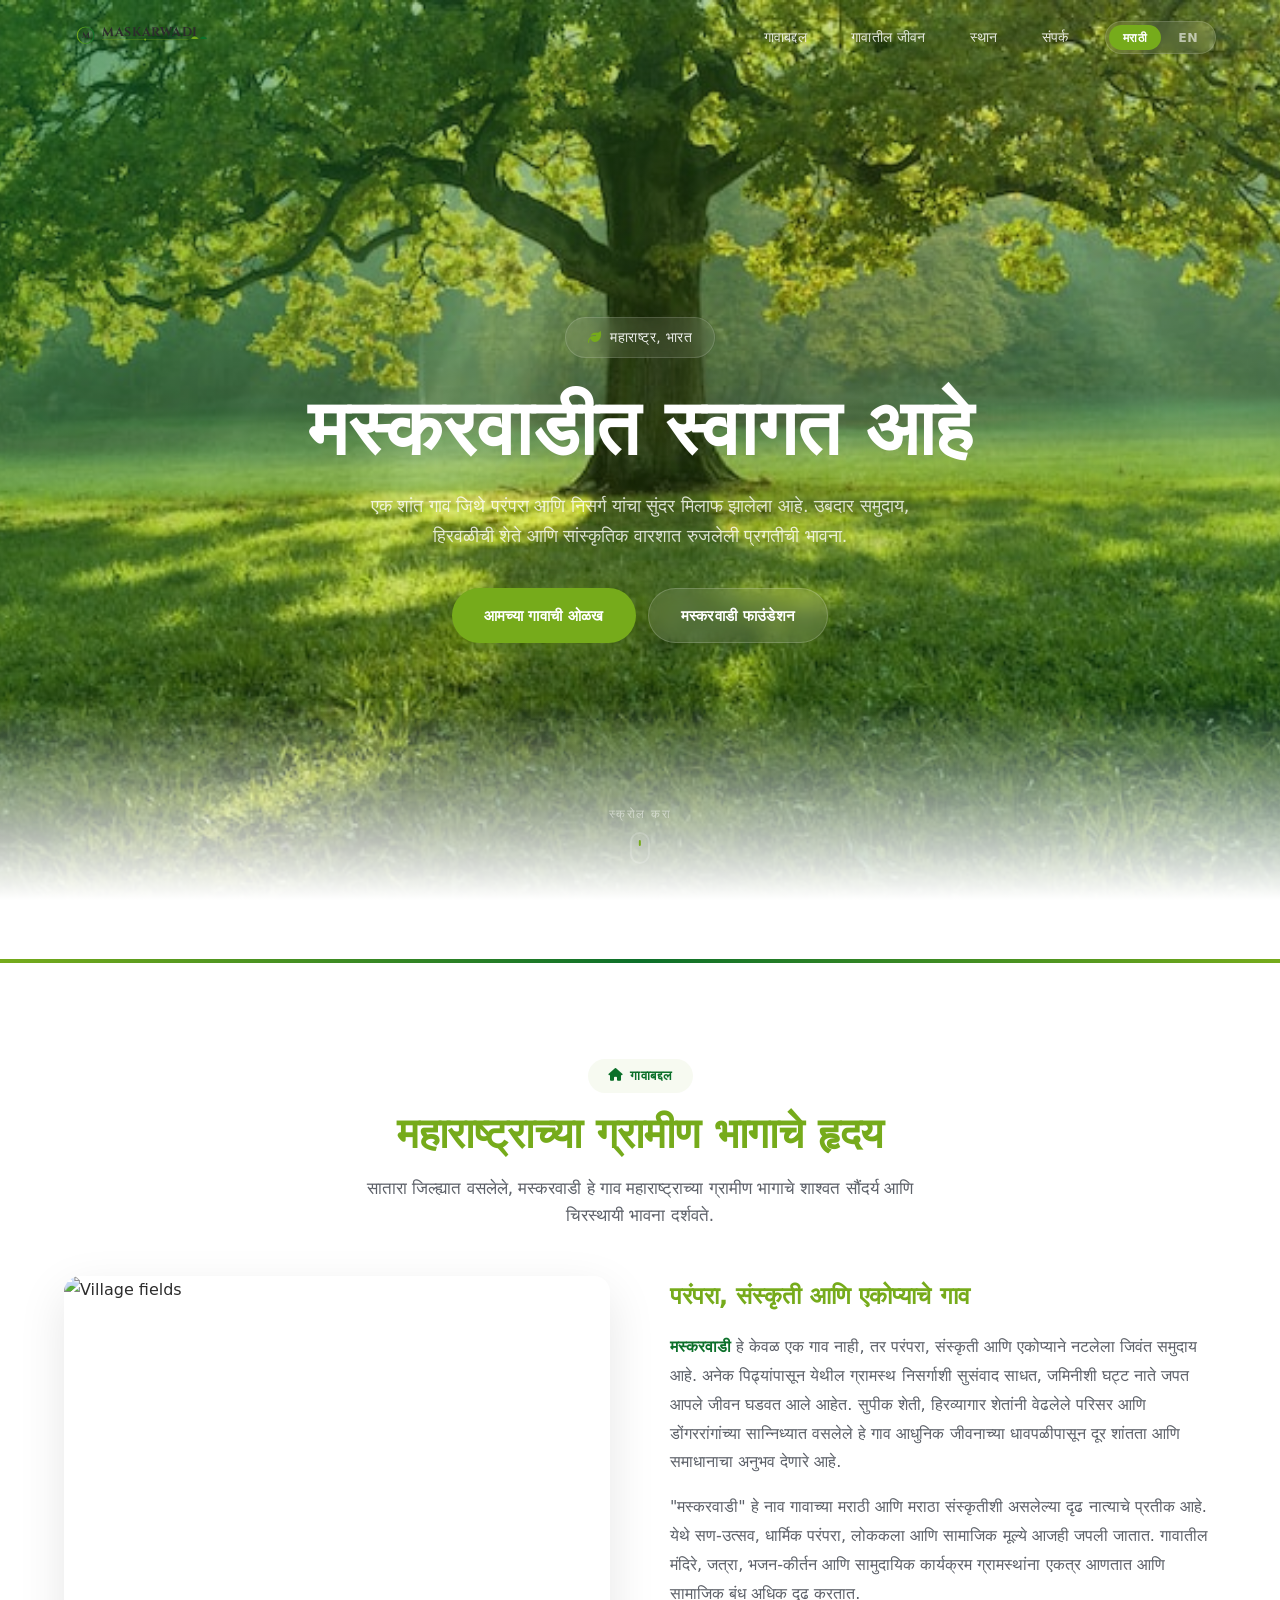
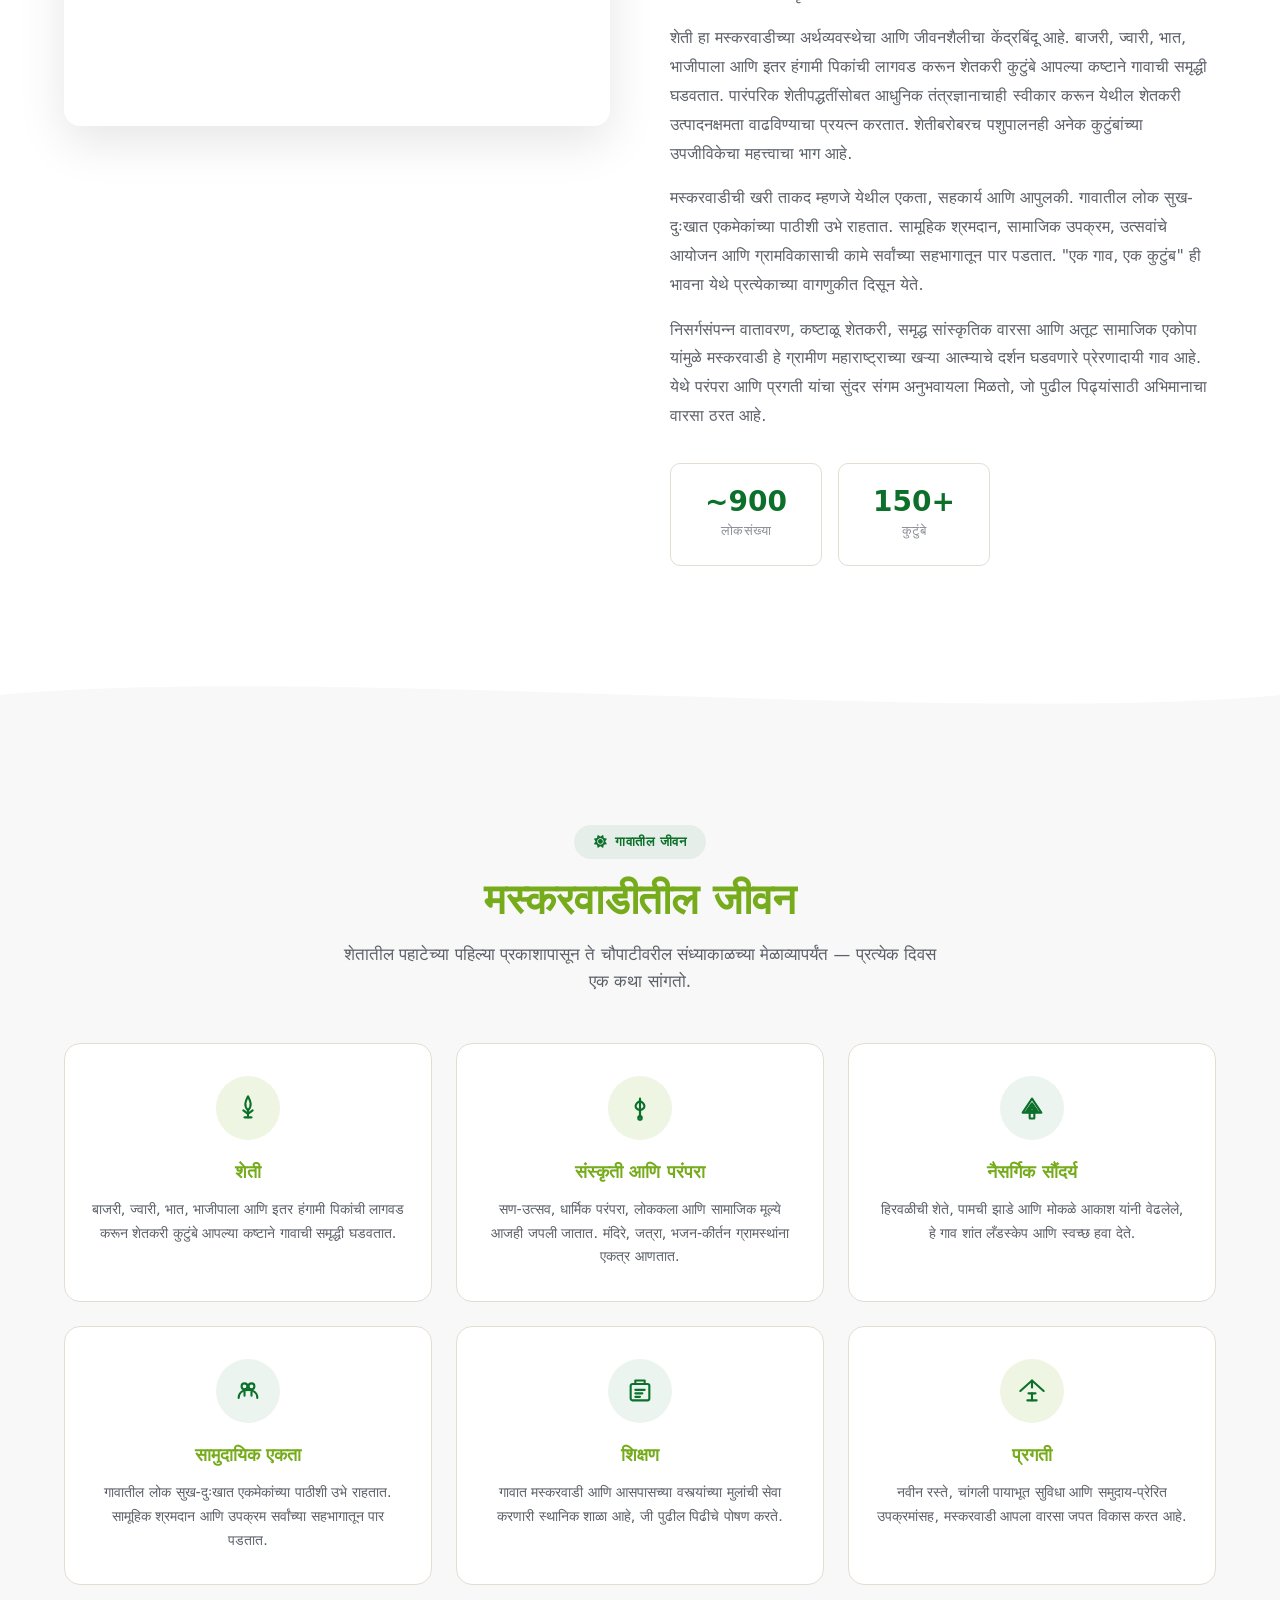
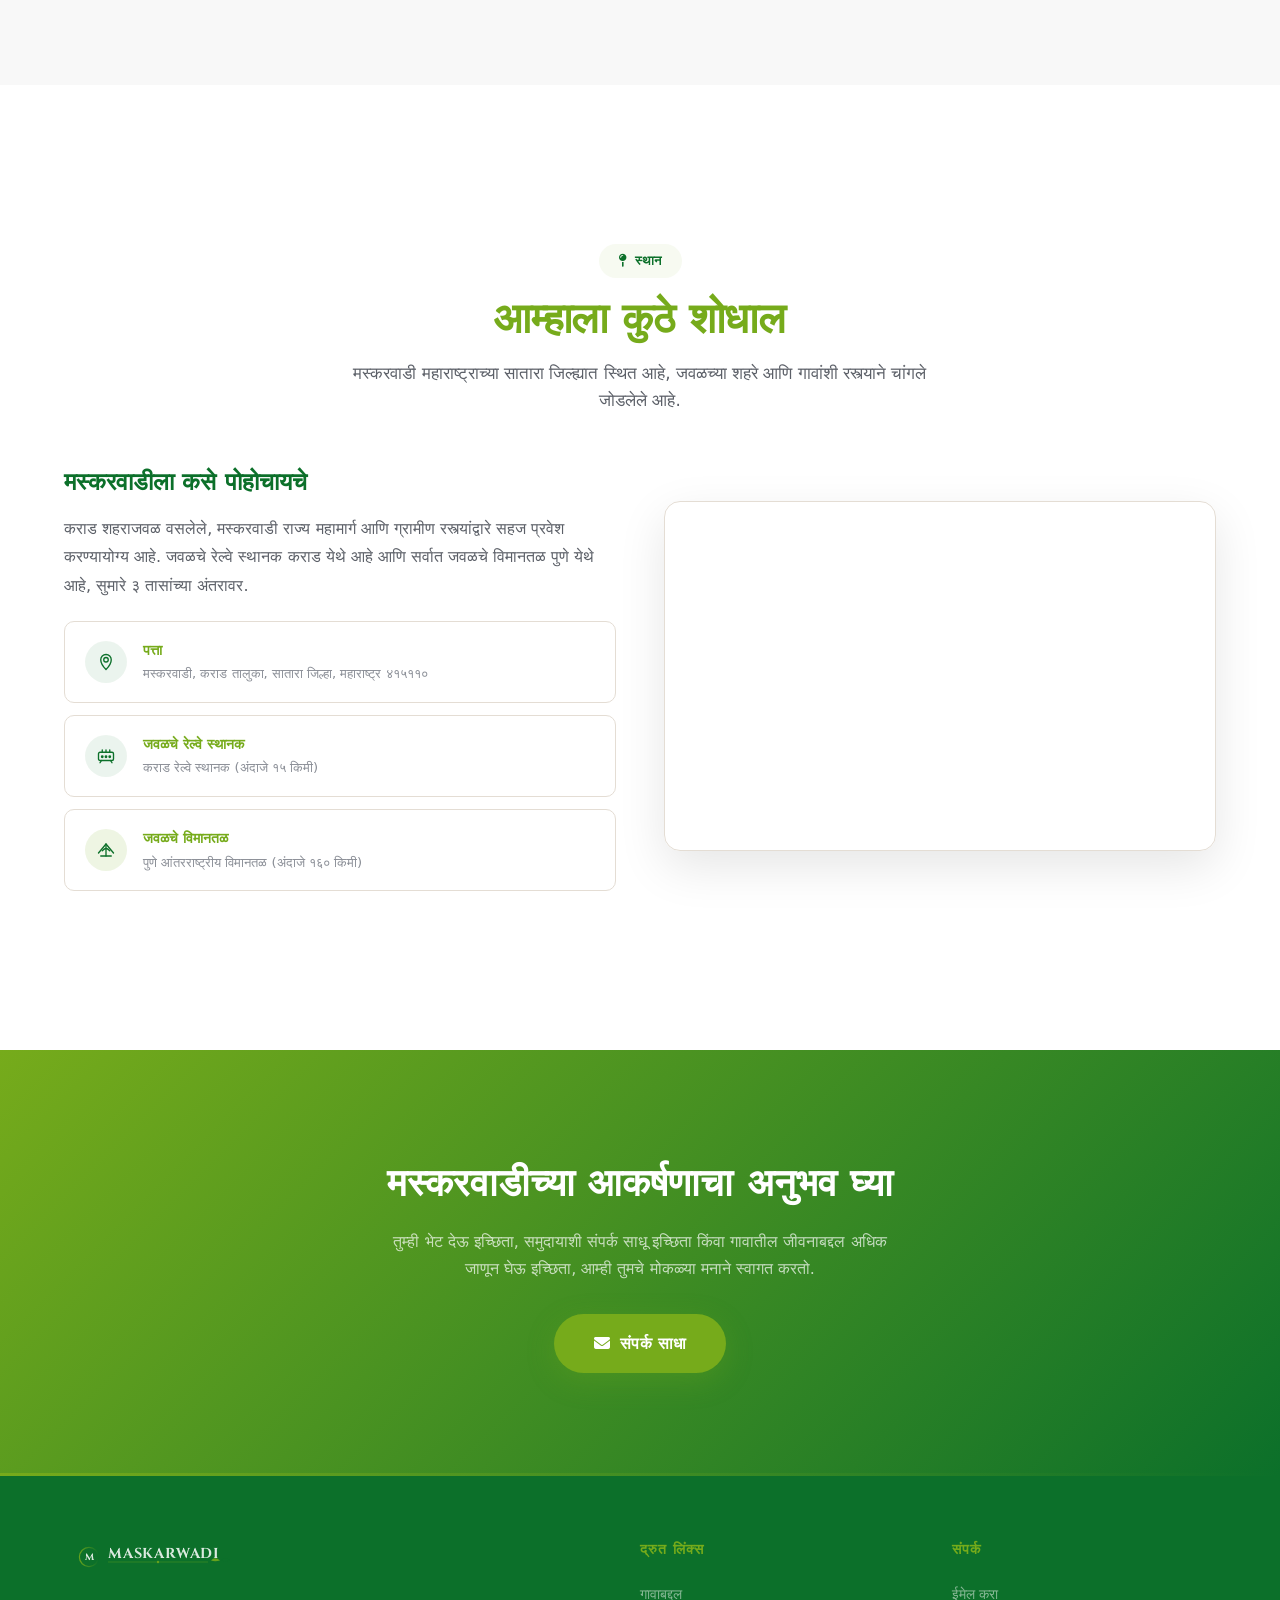
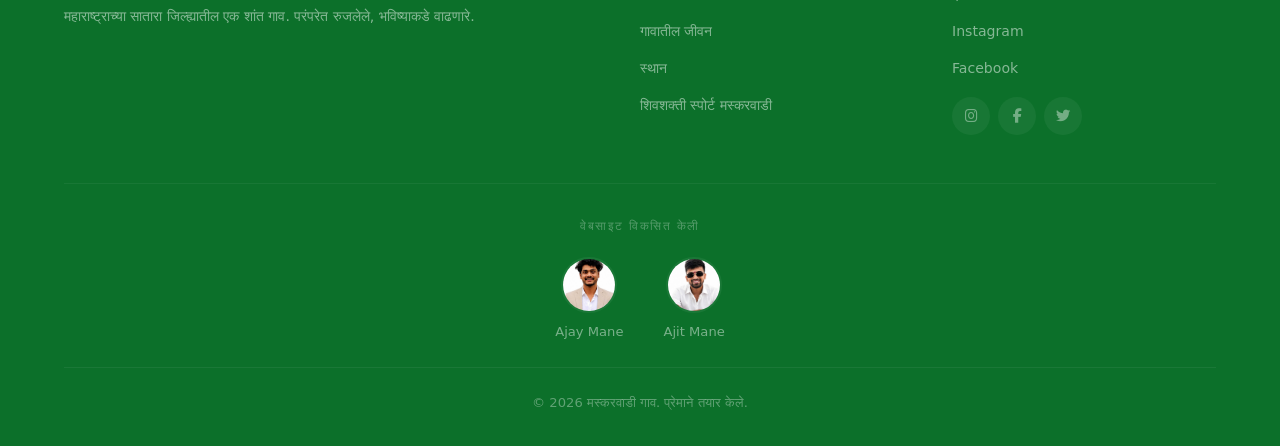
==== index.html @ b9d7ba6a "Add hero background video to home page with poster fallback" ====
<!DOCTYPE html>
<html lang="mr">
<head>
  <meta charset="UTF-8">
  <meta name="viewport" content="width=device-width, initial-scale=1.0">
  <meta name="description" content="मस्करवाडी — महाराष्ट्राच्या हृदयातील एक शांत गाव, संस्कृती, समुदाय आणि नैसर्गिक सौंदर्याने समृद्ध.">
  <title>मस्करवाडी | शांतता आणि प्रगतीचे गाव</title>
  <link rel="preconnect" href="https://fonts.googleapis.com">
  <link rel="preconnect" href="https://fonts.gstatic.com" crossorigin>
  <link href="https://fonts.googleapis.com/css2?family=Cinzel:wght@600;700&display=swap" rel="stylesheet">
  <link rel="stylesheet" href="village.css">
  <!-- Font Awesome -->
  <link rel="stylesheet" href="https://cdnjs.cloudflare.com/ajax/libs/font-awesome/6.5.0/css/all.min.css">
  <!-- Favicon -->
  <link rel="icon" type="image/svg+xml" href="favicon.svg">
  <!-- Open Graph -->
  <meta property="og:title" content="मस्करवाडी | शांतता आणि प्रगतीचे गाव">
  <meta property="og:description" content="मस्करवाडी — महाराष्ट्राच्या हृदयातील एक शांत गाव, संस्कृती, समुदाय आणि नैसर्गिक सौंदर्याने समृद्ध.">
  <meta property="og:type" content="website">
  <meta property="og:url" content="https://maskarwadi.com">
  <meta property="og:locale" content="mr_IN">
  <!-- Twitter Card -->
  <meta name="twitter:card" content="summary_large_image">
  <meta name="twitter:title" content="मस्करवाडी | शांतता आणि प्रगतीचे गाव">
  <meta name="twitter:description" content="मस्करवाडी — महाराष्ट्राच्या हृदयातील एक शांत गाव, संस्कृती, समुदाय आणि नैसर्गिक सौंदर्याने समृद्ध.">
  <!-- Structured Data (JSON-LD) -->
  <script type="application/ld+json">
  {
    "@context": "https://schema.org",
    "@type": "Place",
    "name": "मस्करवाडी",
    "alternateName": "Maskarwadi",
    "description": "A peaceful village in the Satara district of Maharashtra, India. Rooted in tradition, growing toward the future.",
    "address": {
      "@type": "PostalAddress",
      "addressLocality": "Maskarwadi",
      "addressRegion": "Maharashtra",
      "addressCountry": "IN",
      "postalCode": "415110"
    },
    "url": "https://maskarwadi.com"
  }
  </script>
</head>
<body>

  <!-- ===== PAGE LOADER ===== -->
  <div class="page-loader" id="pageLoader">
    <div class="loader-content">
      <svg xmlns="http://www.w3.org/2000/svg" width="420" height="140" viewBox="0 0 420 140">
        <defs>
          <linearGradient id="brand" x1="0%" y1="0%" x2="100%" y2="100%">
            <stop offset="0%" stop-color="#76ab1b"/>
            <stop offset="100%" stop-color="#0c702a"/>
          </linearGradient>
        </defs>
        <g transform="translate(50,30)">
          <path d="M0 70 L0 0 L30 35 L60 0 L60 70"
                fill="none"
                stroke="url(#brand)"
                stroke-width="8"
                stroke-linecap="round"
                stroke-linejoin="round">
            <animate attributeName="stroke-dasharray"
                     values="0,250;250,0"
                     dur="1.8s"
                     repeatCount="indefinite"/>
          </path>
        </g>
        <text x="140" y="65"
              font-family="Poppins, Arial, sans-serif"
              font-size="34" font-weight="700"
              fill="#0c702a" letter-spacing="2">
          MASKARWADI
        </text>
        <text x="140" y="92"
              font-family="Poppins, Arial, sans-serif"
              font-size="13"
              fill="#76ab1b" letter-spacing="5">
          HERITAGE • COMMUNITY • PROGRESS
        </text>
        <rect x="140" y="108" width="180" height="4" rx="2" fill="#e8efe1"/>
        <rect x="140" y="108" width="60" height="4" rx="2" fill="url(#brand)">
          <animate attributeName="x" values="140;260;140" dur="1.5s" repeatCount="indefinite"/>
        </rect>
      </svg>
    </div>
  </div>

  <!-- Scroll Progress -->
  <div class="scroll-progress" id="scrollProgress"></div>

  <!-- ===== HEADER ===== -->
  <header class="header" id="header">
    <div class="container">
      <a href="#" class="logo">
        <svg class="logo-svg" viewBox="0 0 900 220" xmlns="http://www.w3.org/2000/svg">
          <defs>
            <linearGradient id="hdrGrad" x1="0%" y1="0%" x2="100%" y2="0%">
              <stop offset="0%" stop-color="#76AB1B"/>
              <stop offset="100%" stop-color="#0C702A"/>
            </linearGradient>
          </defs>
          <g transform="translate(70,45)">
            <circle cx="55" cy="55" r="48" fill="none" stroke="url(#hdrGrad)" stroke-width="6"/>
            <text x="55" y="72" text-anchor="middle" font-family="Cinzel,Georgia,serif" font-size="48" font-weight="700" fill="currentColor">M</text>
          </g>
          <text x="220" y="105" font-family="Cinzel,Georgia,serif" font-size="72" font-weight="700" letter-spacing="4" fill="currentColor">MASKARWADI</text>
          <line x1="220" y1="125" x2="720" y2="125" stroke="#76AB1B" stroke-width="2"/>
          <circle cx="470" cy="125" r="6" fill="#76AB1B"/>
          <path d="M735 118 Q755 95 780 118 Q755 125 735 118Z" fill="#76AB1B"/>
          <path d="M785 118 Q805 95 830 118 Q805 125 785 118Z" fill="#0C702A"/>
        </svg>
      </a>
      <div class="nav-group">
        <nav>
          <ul class="nav-links" id="navLinks">
            <li><a href="#about" data-i18n="nav_about" onclick="closeNav()">गावाबद्दल</a></li>
            <li><a href="#life" data-i18n="nav_life" onclick="closeNav()">गावातील जीवन</a></li>
            <li><a href="#location" data-i18n="nav_location" onclick="closeNav()">स्थान</a></li>
            <li><a href="#contact" data-i18n="nav_contact" onclick="closeNav()">संपर्क</a></li>
          </ul>
        </nav>
        <div class="lang-toggle" role="radiogroup" aria-label="Language selection">
          <button class="lang-btn active" data-lang="mr" onclick="setLanguage('mr')" aria-pressed="true">मराठी</button>
          <button class="lang-btn" data-lang="en" onclick="setLanguage('en')" aria-pressed="false">EN</button>
        </div>
        <button class="nav-toggle" id="navToggle" aria-label="Toggle navigation">
          <span></span><span></span><span></span>
        </button>
      </div>
    </div>
  </header>

  <!-- ===== HERO ===== -->
  <section class="hero" id="home">
    <div class="hero-bg">
      <video autoplay muted loop playsinline
             poster="Images/hero-bg.jpg"
             aria-label="Village landscape video">
        <source src="videos/hero-banner.webm" type="video/webm">
      </video>
    </div>
    <div class="hero-overlay"></div>
    <div class="hero-content">
      <div class="hero-badge reveal visible"><i class="fas fa-leaf"></i> <span data-i18n="hero_badge">महाराष्ट्र, भारत</span></div>
      <h1 class="reveal visible delay-1">
        <span data-i18n="hero_welcome">मस्करवाडीत स्वागत आहे</span>
      </h1>
      <p class="reveal visible delay-2" data-i18n="hero_subtitle">
        एक शांत गाव जिथे परंपरा आणि निसर्ग यांचा सुंदर मिलाफ झालेला आहे. उबदार समुदाय, हिरवळीची शेते आणि सांस्कृतिक वारशात रुजलेली प्रगतीची भावना.
      </p>
      <div class="hero-buttons reveal visible delay-3">
        <a href="#about" class="btn btn-primary" data-i18n="hero_btn1">आमच्या गावाची ओळख</a>
        <a href="https://foundation.maskarwadi.com/" class="btn btn-secondary" data-i18n="hero_btn2">मस्करवाडी फाउंडेशन</a>
      </div>
    </div>

    <div class="hero-scroll">
      <span data-i18n="hero_scroll">स्क्रोल करा</span>
      <div class="mouse"></div>
    </div>
  </section>

  <!-- ===== Divider: Hero → About ===== -->
  <div class="section-divider">
    <svg viewBox="0 0 1440 80" preserveAspectRatio="none" xmlns="http://www.w3.org/2000/svg">
      <path d="M0,40 C360,80 1080,0 1440,40 L1440,80 L0,80 Z" fill="#FFFFFF"/>
    </svg>
  </div>

  <!-- ===== ABOUT ===== -->
  <section class="about-section" id="about">
    <div class="container">
      <div class="text-center reveal">
        <span class="section-tag section-tag--green"><i class="fas fa-home"></i> <span data-i18n="about_tag">गावाबद्दल</span></span>
        <h2 class="section-title" data-i18n="about_title">महाराष्ट्राच्या ग्रामीण भागाचे हृदय</h2>
        <p class="section-subtitle" data-i18n="about_subtitle">
          सातारा जिल्ह्यात वसलेले, मस्करवाडी हे गाव महाराष्ट्राच्या ग्रामीण भागाचे शाश्वत सौंदर्य आणि चिरस्थायी भावना दर्शवते.
        </p>
      </div>

      <div class="about-grid">
        <div class="about-image-wrap reveal-left">
          <img src="https://images.unsplash.com/photo-1500382017468-9049fed747ef?ixlib=rb-4.0.3&auto=format&fit=crop&w=800&q=80"
               alt="Village fields" loading="lazy">
        </div>
        <div class="about-text reveal-right">
          <h3 data-i18n="about_heading">परंपरा, संस्कृती आणि एकोप्याचे गाव</h3>
          <p>
            <span class="highlight" data-i18n="about_highlight">मस्करवाडी</span><span data-i18n="about_p1"> हे केवळ एक गाव नाही, तर परंपरा, संस्कृती आणि एकोप्याने नटलेला जिवंत समुदाय आहे. अनेक पिढ्यांपासून येथील ग्रामस्थ निसर्गाशी सुसंवाद साधत, जमिनीशी घट्ट नाते जपत आपले जीवन घडवत आले आहेत. सुपीक शेती, हिरव्यागार शेतांनी वेढलेले परिसर आणि डोंगररांगांच्या सान्निध्यात वसलेले हे गाव आधुनिक जीवनाच्या धावपळीपासून दूर शांतता आणि समाधानाचा अनुभव देणारे आहे.</span>
          </p>
          <p data-i18n="about_p2">
            "मस्करवाडी" हे नाव गावाच्या मराठी आणि मराठा संस्कृतीशी असलेल्या दृढ नात्याचे प्रतीक आहे. येथे सण-उत्सव, धार्मिक परंपरा, लोककला आणि सामाजिक मूल्ये आजही जपली जातात. गावातील मंदिरे, जत्रा, भजन-कीर्तन आणि सामुदायिक कार्यक्रम ग्रामस्थांना एकत्र आणतात आणि सामाजिक बंध अधिक दृढ करतात.
          </p>
          <p data-i18n="about_p3">
            शेती हा मस्करवाडीच्या अर्थव्यवस्थेचा आणि जीवनशैलीचा केंद्रबिंदू आहे. बाजरी, ज्वारी, भात, भाजीपाला आणि इतर हंगामी पिकांची लागवड करून शेतकरी कुटुंबे आपल्या कष्टाने गावाची समृद्धी घडवतात. पारंपरिक शेतीपद्धतींसोबत आधुनिक तंत्रज्ञानाचाही स्वीकार करून येथील शेतकरी उत्पादनक्षमता वाढविण्याचा प्रयत्न करतात. शेतीबरोबरच पशुपालनही अनेक कुटुंबांच्या उपजीविकेचा महत्त्वाचा भाग आहे.
          </p>
          <p data-i18n="about_p4">
            मस्करवाडीची खरी ताकद म्हणजे येथील एकता, सहकार्य आणि आपुलकी. गावातील लोक सुख-दुःखात एकमेकांच्या पाठीशी उभे राहतात. सामूहिक श्रमदान, सामाजिक उपक्रम, उत्सवांचे आयोजन आणि ग्रामविकासाची कामे सर्वांच्या सहभागातून पार पडतात. "एक गाव, एक कुटुंब" ही भावना येथे प्रत्येकाच्या वागणुकीत दिसून येते.
          </p>
          <p data-i18n="about_p5">
            निसर्गसंपन्न वातावरण, कष्टाळू शेतकरी, समृद्ध सांस्कृतिक वारसा आणि अतूट सामाजिक एकोपा यांमुळे मस्करवाडी हे ग्रामीण महाराष्ट्राच्या खऱ्या आत्म्याचे दर्शन घडवणारे प्रेरणादायी गाव आहे. येथे परंपरा आणि प्रगती यांचा सुंदर संगम अनुभवायला मिळतो, जो पुढील पिढ्यांसाठी अभिमानाचा वारसा ठरत आहे.
          </p>
          <div class="about-stats">
            <div class="about-stat">
              <div class="num" data-i18n-num="about_num1">~९००</div>
              <div class="label" data-i18n="about_stat1">लोकसंख्या</div>
            </div>
            <div class="about-stat">
              <div class="num" data-i18n-num="about_num2">१५०+</div>
              <div class="label" data-i18n="about_stat2">कुटुंबे</div>
            </div>
          </div>
        </div>
      </div>
    </div>
  </section>

  <!-- ===== Divider: About → Features ===== -->
  <div class="section-divider">
    <svg viewBox="0 0 1440 80" preserveAspectRatio="none" xmlns="http://www.w3.org/2000/svg">
      <path d="M0,40 C360,0 1080,80 1440,40 L1440,80 L0,80 Z" fill="#F8F8F8"/>
    </svg>
  </div>

  <!-- ===== VILLAGE LIFE / FEATURES ===== -->
  <section class="features-section" id="life">
    <div class="container">
      <div class="text-center reveal">
        <span class="section-tag section-tag--forest"><i class="fas fa-sun"></i> <span data-i18n="life_tag">गावातील जीवन</span></span>
        <h2 class="section-title" data-i18n="life_title">मस्करवाडीतील जीवन</h2>
        <p class="section-subtitle" data-i18n="life_subtitle">
          शेतातील पहाटेच्या पहिल्या प्रकाशापासून ते चौपाटीवरील संध्याकाळच्या मेळाव्यापर्यंत — प्रत्येक दिवस एक कथा सांगतो.
        </p>
      </div>

      <div class="features-grid">
        <div class="feature-card reveal delay-1">
          <div class="feature-icon">
            <svg class="svg-icon" viewBox="0 0 24 24" xmlns="http://www.w3.org/2000/svg">
              <path d="M12 2 C10 6 8 10 12 14 C16 10 14 6 12 2Z"/>
              <line x1="12" y1="14" x2="12" y2="20"/>
              <line x1="9" y1="20" x2="15" y2="20"/>
              <line x1="12" y1="17" x2="8" y2="14"/>
              <line x1="12" y1="17" x2="16" y2="14"/>
            </svg>
          </div>
          <h3 data-i18n="feat1_title">शेती</h3>
          <p data-i18n="feat1_desc">बाजरी, ज्वारी, भात, भाजीपाला आणि इतर हंगामी पिकांची लागवड करून शेतकरी कुटुंबे आपल्या कष्टाने गावाची समृद्धी घडवतात.</p>
        </div>
        <div class="feature-card reveal delay-2">
          <div class="feature-icon">
            <svg class="svg-icon" viewBox="0 0 24 24" xmlns="http://www.w3.org/2000/svg">
              <path d="M12 4 L12 20"/>
              <path d="M12 6 C8 8 6 12 12 14 C18 12 16 8 12 6Z"/>
              <line x1="12" y1="14" x2="12" y2="20"/>
              <circle cx="12" cy="20.5" r="1.5"/>
            </svg>
          </div>
          <h3 data-i18n="feat2_title">संस्कृती आणि परंपरा</h3>
          <p data-i18n="feat2_desc">सण-उत्सव, धार्मिक परंपरा, लोककला आणि सामाजिक मूल्ये आजही जपली जातात. मंदिरे, जत्रा, भजन-कीर्तन ग्रामस्थांना एकत्र आणतात.</p>
        </div>
        <div class="feature-card reveal delay-3">
          <div class="feature-icon">
            <svg class="svg-icon" viewBox="0 0 24 24" xmlns="http://www.w3.org/2000/svg">
              <path d="M12 4 L4 16 L20 16 Z"/>
              <path d="M12 8 L7 15 L17 15 Z"/>
              <path d="M12 11 L9 14 L15 14 Z"/>
              <rect x="10" y="16" width="4" height="5" rx="0.5"/>
            </svg>
          </div>
          <h3 data-i18n="feat3_title">नैसर्गिक सौंदर्य</h3>
          <p data-i18n="feat3_desc">हिरवळीची शेते, पामची झाडे आणि मोकळे आकाश यांनी वेढलेले, हे गाव शांत लँडस्केप आणि स्वच्छ हवा देते.</p>
        </div>
        <div class="feature-card reveal delay-1">
          <div class="feature-icon">
            <svg class="svg-icon" viewBox="0 0 24 24" xmlns="http://www.w3.org/2000/svg">
              <circle cx="9" cy="8" r="2.5"/>
              <circle cx="15" cy="8" r="2.5"/>
              <path d="M4 18 C4 13 8 11 12 11 C16 11 20 13 20 18"/>
              <line x1="9" y1="13" x2="9" y2="16"/>
              <line x1="15" y1="13" x2="15" y2="16"/>
            </svg>
          </div>
          <h3 data-i18n="feat4_title">सामुदायिक एकता</h3>
          <p data-i18n="feat4_desc">गावातील लोक सुख-दुःखात एकमेकांच्या पाठीशी उभे राहतात. सामूहिक श्रमदान आणि उपक्रम सर्वांच्या सहभागातून पार पडतात.</p>
        </div>
        <div class="feature-card reveal delay-2">
          <div class="feature-icon">
            <svg class="svg-icon" viewBox="0 0 24 24" xmlns="http://www.w3.org/2000/svg">
              <rect x="4" y="6" width="16" height="14" rx="1.5"/>
              <line x1="8" y1="11" x2="16" y2="11"/>
              <line x1="8" y1="14" x2="14" y2="14"/>
              <line x1="8" y1="17" x2="12" y2="17"/>
              <path d="M8 6 L8 3 L16 3 L16 6"/>
            </svg>
          </div>
          <h3 data-i18n="feat5_title">शिक्षण</h3>
          <p data-i18n="feat5_desc">गावात मस्करवाडी आणि आसपासच्या वस्त्यांच्या मुलांची सेवा करणारी स्थानिक शाळा आहे, जी पुढील पिढीचे पोषण करते.</p>
        </div>
        <div class="feature-card reveal delay-3">
          <div class="feature-icon">
            <svg class="svg-icon" viewBox="0 0 24 24" xmlns="http://www.w3.org/2000/svg">
              <path d="M2 12 L12 3 L22 12"/>
              <path d="M12 3 L12 9"/>
              <line x1="8" y1="20" x2="16" y2="20"/>
              <line x1="12" y1="20" x2="12" y2="14"/>
              <line x1="9" y1="14" x2="15" y2="14"/>
            </svg>
          </div>
          <h3 data-i18n="feat6_title">प्रगती</h3>
          <p data-i18n="feat6_desc">नवीन रस्ते, चांगली पायाभूत सुविधा आणि समुदाय-प्रेरित उपक्रमांसह, मस्करवाडी आपला वारसा जपत विकास करत आहे.</p>
        </div>
      </div>
    </div>
  </section>

  <!-- ===== Divider: Features → Location ===== -->
  <div class="section-divider">
    <svg viewBox="0 0 1440 80" preserveAspectRatio="none" xmlns="http://www.w3.org/2000/svg">
      <path d="M0,40 C360,80 1080,0 1440,40 L1440,80 L0,80 Z" fill="#FFFFFF"/>
    </svg>
  </div>

  <!-- ===== LOCATION ===== -->
  <section class="location-section" id="location">
    <div class="container">
      <div class="text-center reveal">
        <span class="section-tag section-tag--green"><i class="fas fa-map-pin"></i> <span data-i18n="loc_tag">स्थान</span></span>
        <h2 class="section-title" data-i18n="loc_title">आम्हाला कुठे शोधाल</h2>
        <p class="section-subtitle" data-i18n="loc_subtitle">
          मस्करवाडी महाराष्ट्राच्या सातारा जिल्ह्यात स्थित आहे, जवळच्या शहरे आणि गावांशी रस्त्याने चांगले जोडलेले आहे.
        </p>
      </div>

      <div class="location-grid">
        <div class="location-info reveal-left">
          <h3 data-i18n="loc_heading">मस्करवाडीला कसे पोहोचायचे</h3>
          <p data-i18n="loc_p">
            कराड शहराजवळ वसलेले, मस्करवाडी राज्य महामार्ग आणि ग्रामीण रस्त्यांद्वारे सहज प्रवेश करण्यायोग्य आहे. जवळचे रेल्वे स्थानक कराड येथे आहे आणि सर्वात जवळचे विमानतळ पुणे येथे आहे, सुमारे ३ तासांच्या अंतरावर.
          </p>
          <div class="location-details">
            <div class="location-detail">
              <div class="icon">
                <svg class="svg-icon" viewBox="0 0 24 24" xmlns="http://www.w3.org/2000/svg">
                  <path d="M12 2 C8 2 5 5 5 9 C5 15 12 22 12 22 C12 22 19 15 19 9 C19 5 16 2 12 2Z"/>
                  <circle cx="12" cy="9" r="3"/>
                </svg>
              </div>
              <div class="info">
                <h4 data-i18n="loc_addr_label">पत्ता</h4>
                <p data-i18n="loc_addr_val">मस्करवाडी, कराड तालुका, सातारा जिल्हा, महाराष्ट्र ४१५११०</p>
              </div>
            </div>
            <div class="location-detail">
              <div class="icon">
                <svg class="svg-icon" viewBox="0 0 24 24" xmlns="http://www.w3.org/2000/svg">
                  <rect x="2" y="7" width="20" height="11" rx="2"/>
                  <line x1="6" y1="18" x2="4" y2="21"/>
                  <line x1="18" y1="18" x2="20" y2="21"/>
                  <circle cx="7" cy="13" r="1"/>
                  <circle cx="12" cy="13" r="1"/>
                  <circle cx="17" cy="13" r="1"/>
                  <line x1="7" y1="7" x2="7" y2="4"/>
                  <line x1="12" y1="7" x2="12" y2="4"/>
                  <line x1="17" y1="7" x2="17" y2="4"/>
                </svg>
              </div>
              <div class="info">
                <h4 data-i18n="loc_rail_label">जवळचे रेल्वे स्थानक</h4>
                <p data-i18n="loc_rail_val">कराड रेल्वे स्थानक (अंदाजे १५ किमी)</p>
              </div>
            </div>
            <div class="location-detail">
              <div class="icon">
                <svg class="svg-icon" viewBox="0 0 24 24" xmlns="http://www.w3.org/2000/svg">
                  <path d="M2 16 L12 4 L22 16"/>
                  <line x1="12" y1="4" x2="12" y2="20"/>
                  <line x1="5" y1="20" x2="19" y2="20"/>
                  <path d="M7 13 C7 13 10 10 12 10 C14 10 17 13 17 13"/>
                </svg>
              </div>
              <div class="info">
                <h4 data-i18n="loc_air_label">जवळचे विमानतळ</h4>
                <p data-i18n="loc_air_val">पुणे आंतरराष्ट्रीय विमानतळ (अंदाजे १६० किमी)</p>
              </div>
            </div>
          </div>
        </div>
        <div class="location-map reveal-right">
          <iframe
            title="Maskarwadi location map"
            src="https://www.openstreetmap.org/export/embed.html?bbox=74.1650%2C17.2000%2C74.2250%2C17.2500&amp;layer=mapnik&amp;marker=17.2250%2C74.1950"
            loading="lazy"
            referrerpolicy="no-referrer-when-downgrade">
          </iframe>
        </div>
      </div>
    </div>
  </section>

  <!-- ===== Divider: Location → CTA ===== -->
  <div class="section-divider section-divider--top">
    <svg viewBox="0 0 1440 80" preserveAspectRatio="none" xmlns="http://www.w3.org/2000/svg">
      <path d="M0,40 C360,80 1080,0 1440,40 L1440,80 L0,80 Z" fill="#FFFFFF"/>
    </svg>
  </div>

  <!-- ===== CTA ===== -->
  <section class="cta-section" id="contact">
    <div class="container">
      <div class="reveal-scale">
        <h2 data-i18n="cta_title">मस्करवाडीच्या आकर्षणाचा अनुभव घ्या</h2>
        <p data-i18n="cta_subtitle">
          तुम्ही भेट देऊ इच्छिता, समुदायाशी संपर्क साधू इच्छिता किंवा गावातील जीवनाबद्दल अधिक जाणून घेऊ इच्छिता, आम्ही तुमचे मोकळ्या मनाने स्वागत करतो.
        </p>
        <div class="hero-buttons" style="justify-content: center;">
          <a href="mailto:maskarwadifoundation@gmail.com" class="btn btn-secondary btn-lg">
            <i class="fas fa-envelope"></i> <span data-i18n="cta_btn">संपर्क साधा</span>
          </a>
        </div>
      </div>
    </div>
  </section>

  <!-- ===== FOOTER ===== -->
  <footer class="footer">
    <div class="container">
      <div class="footer-grid">
        <div class="footer-brand">
          <svg class="footer-logo-svg" viewBox="0 0 900 220" xmlns="http://www.w3.org/2000/svg">
            <defs>
              <linearGradient id="ftrGrad" x1="0%" y1="0%" x2="100%" y2="0%">
                <stop offset="0%" stop-color="#76AB1B"/>
                <stop offset="100%" stop-color="#0C702A"/>
              </linearGradient>
            </defs>
            <g transform="translate(70,45)">
              <circle cx="55" cy="55" r="48" fill="none" stroke="url(#ftrGrad)" stroke-width="6"/>
              <text x="55" y="72" text-anchor="middle" font-family="Cinzel,Georgia,serif" font-size="48" font-weight="700" fill="#fff">M</text>
            </g>
            <text x="220" y="105" font-family="Cinzel,Georgia,serif" font-size="72" font-weight="700" letter-spacing="4" fill="#fff">MASKARWADI</text>
            <line x1="220" y1="125" x2="720" y2="125" stroke="#76AB1B" stroke-width="2"/>
            <circle cx="470" cy="125" r="6" fill="#76AB1B"/>
            <path d="M735 118 Q755 95 780 118 Q755 125 735 118Z" fill="#76AB1B"/>
            <path d="M785 118 Q805 95 830 118 Q805 125 785 118Z" fill="#0C702A"/>
          </svg>
          <p data-i18n="footer_desc">
            महाराष्ट्राच्या सातारा जिल्ह्यातील एक शांत गाव. परंपरेत रुजलेले, भविष्याकडे वाढणारे.
          </p>
        </div>
        <div>
          <h4 data-i18n="footer_links">द्रुत लिंक्स</h4>
          <ul>
            <li><a href="#about" data-i18n="nav_about">गावाबद्दल</a></li>
            <li><a href="#life" data-i18n="nav_life">गावातील जीवन</a></li>
            <li><a href="#location" data-i18n="nav_location">स्थान</a></li>
            <li><a href="/shivshakti-sport" data-i18n="nav_sport">शिवशक्ती स्पोर्ट मस्करवाडी</a></li>
          </ul>
        </div>
        <div>
          <h4 data-i18n="footer_connect">संपर्क</h4>
          <ul>
            <li><a href="mailto:maskarwadifoundation@gmail.com" data-i18n="footer_email">ईमेल करा</a></li>
            <li><a href="#">Instagram</a></li>
            <li><a href="#">Facebook</a></li>
          </ul>
          <div class="footer-social">
            <a href="#" aria-label="Instagram"><i class="fab fa-instagram"></i></a>
            <a href="#" aria-label="Facebook"><i class="fab fa-facebook-f"></i></a>
            <a href="#" aria-label="Twitter"><i class="fab fa-twitter"></i></a>
          </div>
        </div>
      </div>

      <div class="footer-dev">
        <h4 data-i18n="footer_dev_heading">वेबसाइट विकसित केली</h4>
        <div class="footer-dev-grid">
          <div class="footer-dev-card">
            <img src="Images/ajay-mane.jpg" alt="Ajay Mane" class="footer-dev-img" loading="lazy">
            <span class="footer-dev-name">Ajay Mane</span>
          </div>
          <div class="footer-dev-card">
            <img src="Images/ajit-mane.jpg" alt="Ajit Mane" class="footer-dev-img" loading="lazy">
            <span class="footer-dev-name">Ajit Mane</span>
          </div>
        </div>
      </div>

      <div class="footer-bottom">
        <p>&copy; 2026 <span data-i18n="footer_copy">मस्करवाडी गाव. प्रेमाने तयार केले.</span></p>
      </div>
    </div>
  </footer>

  <script src="village.js"></script>

</body>
</html>
---- village.css ----
/* ============================================================
   MASKARWADI — Fresh Green & White
   Clean, professional, and vibrant.
   ============================================================ */

/* ===== RESET & BASE ===== */
*, *::before, *::after { box-sizing: border-box; margin: 0; padding: 0; }

:root {
  /* ---- Core Palette ---- */
  --green:         #76AB1B;
  --green-dim:     #0C702A;
  --green-pale:    rgba(118,171,27,0.06);
  --forest:        #0C702A;
  --forest-dim:    #095522;
  --forest-pale:   rgba(12,112,42,0.08);

  /* Buttons use the primary greens */
  --amber:         #76AB1B;
  --amber-dim:     #0C702A;
  --amber-pale:    rgba(118,171,27,0.12);

  /* ---- Backgrounds ---- */
  --bg:            #FFFFFF;
  --bg-alt:        #F8F8F8;
  --card-bg:       #FFFFFF;
  --white:         #FFFFFF;

  /* ---- Text ---- */
  --text:          #2C2C2C;
  --text-light:    #5C6068;
  --text-muted:    #8A8E96;

  /* ---- Borders & Surfaces ---- */
  --border:        #D4CCC2;
  --border-light:  #E4DDD4;
  --shadow-sm:     0 2px 8px rgba(0,0,0,0.04);
  --shadow:        0 8px 32px rgba(0,0,0,0.07);
  --shadow-lg:     0 16px 48px rgba(0,0,0,0.10);
  --shadow-btn:    0 8px 28px rgba(118,171,27,0.25);
  --radius:        16px;
  --radius-sm:     10px;
  --radius-full:   50px;

  /* ---- Transitions ---- */
  --transition:    0.35s cubic-bezier(0.25, 0.46, 0.45, 0.94);
  --transition-bounce: 0.5s cubic-bezier(0.34, 1.56, 0.64, 1);
}

html { scroll-behavior: smooth; }

body {
  font-family: 'Segoe UI', system-ui, -apple-system, sans-serif;
  color: var(--text);
  background: var(--bg);
  line-height: 1.7;
  overflow-x: hidden;
  -webkit-font-smoothing: antialiased;
}

::selection { background: var(--amber); color: #fff; }

img { max-width: 100%; height: auto; display: block; }
a { color: inherit; text-decoration: none; }
ul { list-style: none; }
.container { max-width: 1200px; margin: 0 auto; padding: 0 24px; }

/* ===== SCROLL INDICATOR ===== */
.scroll-progress {
  position: fixed; top: 0; left: 0; height: 3px;
  background: linear-gradient(90deg, var(--amber), var(--forest));
  z-index: 1001; width: 0%;
  transition: width 0.1s ease;
}

/* ============================================================
   HEADER
   ============================================================ */
.header {
  position: fixed; top: 0; left: 0; right: 0; z-index: 1000;
  padding: 18px 0;
  background: transparent;
  transition: var(--transition);
}
.header.scrolled {
  background: rgba(255,255,255,0.92);
  backdrop-filter: blur(18px);
  box-shadow: var(--shadow-sm);
  padding: 10px 0;
}
.header .container {
  display: flex; align-items: center; justify-content: space-between;
}
.logo { display: flex; align-items: center; flex-shrink: 0; }
.logo-svg { height: 38px; width: auto; flex-shrink: 0; }

.nav-group { display: flex; align-items: center; gap: 10px; }
.nav-links { display: flex; gap: 4px; align-items: center; }
.nav-links a {
  padding: 8px 20px; border-radius: var(--radius-full);
  font-size: 0.85rem; font-weight: 500;
  color: rgba(255,255,255,0.85);
  transition: var(--transition);
  white-space: nowrap;
  letter-spacing: 0.3px;
}
.header.scrolled .nav-links a { color: var(--text-light); }
.nav-links a:hover {
  background: rgba(255,255,255,0.08);
  color: #fff;
}
.header.scrolled .nav-links a:hover {
  background: var(--green-pale);
  color: var(--green);
}

/* ===== LANGUAGE TOGGLE ===== */
.lang-toggle {
  display: flex; align-items: center; gap: 3px;
  background: rgba(255,255,255,0.10);
  backdrop-filter: blur(8px);
  border: 1.5px solid rgba(255,255,255,0.15);
  border-radius: var(--radius-full);
  padding: 3px;
  flex-shrink: 0;
  margin-left: 6px;
  transition: var(--transition);
}
.header.scrolled .lang-toggle {
  background: var(--white);
  border-color: var(--border-light);
  box-shadow: var(--shadow-sm);
}
.lang-btn {
  padding: 5px 14px; border-radius: var(--radius-full);
  font-size: 0.78rem; font-weight: 600;
  border: none; cursor: pointer;
  background: transparent; color: rgba(255,255,255,0.6);
  transition: var(--transition);
  font-family: inherit;
  letter-spacing: 0.5px;
}
.header.scrolled .lang-btn { color: var(--text-muted); }
.lang-btn.active {
  background: var(--green);
  color: #fff;
}
.header.scrolled .lang-btn.active { color: #fff; }
.lang-btn:not(.active):hover { color: #fff; }
.header.scrolled .lang-btn:not(.active):hover { color: var(--text); }

.nav-toggle {
  display: none; flex-direction: column; gap: 5px;
  background: none; border: none; cursor: pointer; padding: 4px;
}
.nav-toggle span {
  width: 24px; height: 2px; border-radius: 2px;
  background: var(--white); transition: var(--transition);
}
.header.scrolled .nav-toggle span { background: var(--text); }

/* ============================================================
   HERO
   ============================================================ */
.hero {
  position: relative; min-height: 100vh;
  display: flex; align-items: center; justify-content: center;
  overflow: hidden;
}
.hero-bg { position: absolute; inset: 0; z-index: 0; }
.hero-bg img,
.hero-bg video { width: 100%; height: 100%; object-fit: cover; }
.hero-bg video { display: block; }

.hero-overlay {
  position: absolute; inset: 0; z-index: 1;
  background: linear-gradient(135deg,
    rgba(12,112,42,0.55) 0%,
    rgba(118,171,27,0.18) 50%,
    rgba(12,112,42,0.35) 100%);
}
.hero-overlay::after {
  content: ''; position: absolute; bottom: 0; left: 0; right: 0;
  height: 200px;
  background: linear-gradient(transparent, var(--bg));
}
.hero-content {
  position: relative; z-index: 2; text-align: center;
  padding: 120px 24px 60px; max-width: 800px;
}
.hero-badge {
  display: inline-flex; align-items: center; gap: 8px;
  background: rgba(255,255,255,0.08);
  backdrop-filter: blur(12px);
  border: 1px solid rgba(255,255,255,0.15);
  padding: 8px 22px; border-radius: var(--radius-full);
  font-size: 0.85rem; font-weight: 500;
  color: rgba(255,255,255,0.90);
  margin-bottom: 28px;
  letter-spacing: 0.5px;
}
.hero-badge i { color: var(--amber); }
.hero h1 {
  font-size: clamp(2.4rem, 7vw, 4.8rem);
  font-weight: 700; line-height: 1.12;
  margin-bottom: 20px;
  color: #fff;
}
.hero p {
  font-size: 1.1rem; color: rgba(255,255,255,0.80);
  max-width: 600px; margin: 0 auto 36px;
  line-height: 1.7;
}
.hero-buttons { display: flex; gap: 12px; justify-content: center; flex-wrap: wrap; }

/* ---- Buttons ---- */
.btn {
  display: inline-flex; align-items: center; gap: 10px;
  padding: 14px 32px; border-radius: var(--radius-full);
  font-weight: 600; font-size: 0.92rem;
  transition: var(--transition); cursor: pointer;
  border: none; letter-spacing: 0.3px;
}
.btn-primary {
  background: var(--amber);
  color: #fff;
  box-shadow: var(--shadow-btn);
}
.btn-primary:hover {
  background: var(--amber-dim);
  transform: translateY(-2px);
  box-shadow: 0 12px 32px rgba(118,171,27,0.30);
}
.btn-secondary {
  background: rgba(255,255,255,0.10);
  backdrop-filter: blur(8px);
  border: 1.5px solid rgba(255,255,255,0.18);
  color: #fff;
}
.btn-secondary:hover {
  transform: translateY(-2px);
  background: rgba(118,171,27,0.10);
  border-color: var(--amber);
}

/* ---- Hero Scroll ---- */
.hero-scroll {
  position: absolute; bottom: 36px; left: 50%; transform: translateX(-50%);
  z-index: 2; display: flex; flex-direction: column; align-items: center;
  gap: 8px; color: rgba(255,255,255,0.5); font-size: 0.75rem;
  letter-spacing: 1.5px; text-transform: uppercase;
  animation: bob 2.5s ease-in-out infinite;
}
@keyframes bob {
  0%, 100% { transform: translateX(-50%) translateY(0); }
  50% { transform: translateX(-50%) translateY(-6px); }
}
.hero-scroll .mouse {
  width: 20px; height: 32px;
  border: 2px solid rgba(255,255,255,0.2);
  border-radius: 10px; position: relative;
}
.hero-scroll .mouse::after {
  content: ''; position: absolute; top: 6px; left: 50%; transform: translateX(-50%);
  width: 2px; height: 6px;
  background: var(--amber);
  border-radius: 2px;
  animation: scrollWheel 1.6s ease-in-out infinite;
}
@keyframes scrollWheel {
  0%, 100% { opacity: 1; transform: translateX(-50%) translateY(0); }
  50% { opacity: 0.2; transform: translateX(-50%) translateY(8px); }
}

/* ============================================================
   SECTION COMMON
   ============================================================ */
section { padding: 100px 0; position: relative; }

.section-tag {
  display: inline-flex; align-items: center; gap: 8px;
  padding: 6px 20px;
  border-radius: var(--radius-full);
  font-size: 0.8rem; font-weight: 600;
  letter-spacing: 0.5px; margin-bottom: 16px;
  text-transform: uppercase;
}
.section-tag--green {
  background: var(--green-pale);
  color: var(--green-dim);
}
.section-tag--forest {
  background: var(--forest-pale);
  color: var(--forest);
}
.section-title {
  font-size: clamp(1.8rem, 3.8vw, 2.6rem);
  font-weight: 700;
  color: var(--green);
  margin-bottom: 16px; line-height: 1.2;
  letter-spacing: -0.3px;
}
.section-subtitle {
  font-size: 1.05rem; color: var(--text-light);
  max-width: 600px; margin-bottom: 48px;
  line-height: 1.6;
}
.text-center { text-align: center; }
.text-center .section-subtitle { margin-left: auto; margin-right: auto; }

/* ============================================================
   DECORATIVE SECTION DIVIDERS
   ============================================================ */
.section-divider {
  position: relative; height: 60px; overflow: hidden;
  margin-top: -1px;
}
.section-divider svg {
  position: absolute; bottom: 0; width: 100%; height: 60px;
}
.section-divider--top { transform: rotate(180deg); }

/* ============================================================
   ABOUT SECTION
   ============================================================ */
.about-section {
  background: var(--white);
  position: relative;
}
.about-section::before {
  content: '';
  position: absolute; top: 0; left: 0; right: 0;
  height: 4px;
  background: linear-gradient(90deg, var(--amber), var(--forest), var(--green));
}
.about-grid {
  display: grid; grid-template-columns: 1fr 1fr;
  gap: 60px; align-items: start;
}
.about-image-wrap {
  position: relative; border-radius: var(--radius); overflow: hidden;
  box-shadow: var(--shadow-lg);
}
.about-image-wrap img {
  width: 100%; height: 450px; object-fit: cover;
  transition: transform 0.6s ease;
}
.about-image-wrap:hover img { transform: scale(1.04); }

.about-text h3 {
  font-size: 1.5rem;
  color: var(--green);
  margin-bottom: 16px;
  font-weight: 700;
}
.about-text p { margin-bottom: 16px; color: var(--text-light); line-height: 1.8; }
.about-text .highlight { color: var(--forest); font-weight: 600; }
.about-stats {
  display: grid; grid-template-columns: repeat(2, 1fr);
  gap: 16px; margin-top: 32px;
  max-width: 320px;
}
.about-stat {
  text-align: center; padding: 24px 16px;
  background: var(--card-bg);
  border-radius: var(--radius-sm);
  border: 1.5px solid var(--border-light);
  transition: var(--transition);
}
.about-stat:hover {
  transform: translateY(-3px);
  border-color: var(--amber);
  box-shadow: var(--shadow);
}
.about-stat .num {
  font-size: 1.75rem; font-weight: 800;
  color: var(--amber-dim);
  line-height: 1;
  margin-bottom: 4px;
}
.about-stat .label { font-size: 0.8rem; color: var(--text-muted); font-weight: 500; text-transform: uppercase; letter-spacing: 0.5px; }

/* ============================================================
   SVG ICON (shared)
   ============================================================ */
.svg-icon { width: 28px; height: 28px; }
.feature-icon .svg-icon { width: 28px; height: 28px; }
.svg-icon path, .svg-icon circle, .svg-icon rect, .svg-icon line {
  stroke: currentColor;
  stroke-width: 1.8;
  stroke-linecap: round;
  stroke-linejoin: round;
  fill: none;
}

/* ============================================================
   VILLAGE LIFE / FEATURES
   ============================================================ */
.features-section {
  background: var(--bg-alt);
  position: relative;
}
.features-grid {
  display: grid; grid-template-columns: repeat(3, 1fr);
  gap: 24px; margin-top: 16px;
}
.feature-card {
  background: var(--card-bg); padding: 32px 26px;
  border-radius: var(--radius);
  transition: var(--transition);
  text-align: center;
  border: 1.5px solid var(--border-light);
}
.feature-card:hover {
  transform: translateY(-4px);
  box-shadow: var(--shadow);
  border-color: var(--amber);
}
.feature-card:nth-child(3):hover,
.feature-card:nth-child(4):hover {
  border-color: var(--forest);
}

.feature-icon {
  width: 64px; height: 64px; border-radius: 50%;
  display: flex; align-items: center; justify-content: center;
  margin: 0 auto 18px;
  transition: var(--transition);
  color: var(--amber-dim);
  background: var(--amber-pale);
}
.feature-card:nth-child(3) .feature-icon,
.feature-card:nth-child(4) .feature-icon {
  background: var(--forest-pale);
  color: var(--forest);
}
.feature-card:nth-child(5) .feature-icon {
  background: var(--forest-pale);
  color: var(--forest);
}

.feature-card h3 {
  font-size: 1.1rem;
  color: var(--green);
  margin-bottom: 10px;
  font-weight: 600;
}
.feature-card p { font-size: 0.9rem; color: var(--text-light); line-height: 1.65; }

/* ============================================================
   LOCATION
   ============================================================ */
.location-section {
  background: var(--white);
  position: relative;
}
.location-grid { display: grid; grid-template-columns: 1fr 1fr; gap: 48px; align-items: center; }
.location-info h3 {
  font-size: 1.5rem;
  color: var(--forest);
  margin-bottom: 12px;
  font-weight: 700;
}
.location-info p { color: var(--text-light); margin-bottom: 20px; line-height: 1.8; }
.location-details { display: grid; gap: 12px; }
.location-detail {
  display: flex; align-items: center; gap: 16px;
  padding: 16px 20px;
  background: var(--card-bg);
  border-radius: var(--radius-sm);
  border: 1.5px solid var(--border-light);
  transition: var(--transition);
}
.location-detail:hover {
  transform: translateX(4px);
  border-color: var(--forest);
  box-shadow: var(--shadow-sm);
}
.location-detail .icon {
  width: 42px; height: 42px; border-radius: 50%;
  display: flex; align-items: center; justify-content: center; flex-shrink: 0;
  background: var(--forest-pale);
  color: var(--forest);
}
.location-detail:nth-child(3) .icon { background: var(--amber-pale); color: var(--amber-dim); }
.location-detail .icon .svg-icon { width: 18px; height: 18px; }
.location-detail .info h4 { font-size: 0.9rem; color: var(--green); font-weight: 600; }
.location-detail .info p { font-size: 0.82rem; color: var(--text-muted); margin: 0; }

.location-map {
  border-radius: var(--radius); overflow: hidden;
  box-shadow: var(--shadow-lg);
  height: 350px;
  border: 1.5px solid var(--border-light);
}
.location-map iframe { width: 100%; height: 100%; border: 0; }

/* ============================================================
   CTA
   ============================================================ */
.cta-section {
  background: linear-gradient(135deg, var(--green) 0%, var(--green-dim) 100%);
  position: relative; overflow: hidden;
}
.cta-section .container { position: relative; z-index: 1; text-align: center; }
.cta-section h2 {
  font-size: clamp(1.8rem, 3.5vw, 2.4rem);
  font-weight: 700;
  color: #fff;
  margin-bottom: 12px;
}
.cta-section p {
  color: rgba(255,255,255,0.70);
  font-size: 1rem; max-width: 520px;
  margin: 0 auto 32px;
  line-height: 1.7;
}
.cta-section .btn-secondary {
  background: var(--amber);
  color: #fff;
  border: none;
  font-size: 1rem;
  padding: 16px 40px;
  box-shadow: var(--shadow-btn);
}
.cta-section .btn-secondary:hover {
  background: var(--amber-dim);
  transform: translateY(-2px);
}

/* ============================================================
   FOOTER
   ============================================================ */
.footer {
  background: var(--green-dim);
  color: rgba(255,255,255,0.55);
  padding: 64px 0 32px;
  position: relative;
}
.footer::before {
  content: '';
  position: absolute; top: 0; left: 0; right: 0;
  height: 3px;
  background: linear-gradient(90deg, var(--amber), var(--forest));
}
.footer-grid { display: grid; grid-template-columns: 2fr 1fr 1fr; gap: 48px; margin-bottom: 48px; }
.footer-logo-svg { height: 44px; width: auto; margin-bottom: 16px; opacity: 0.85; }
.footer-brand p { font-size: 0.88rem; line-height: 1.7; color: rgba(255,255,255,0.5); }
.footer h4 {
  font-size: 0.9rem; margin-bottom: 18px;
  color: var(--amber);
  text-transform: uppercase;
  letter-spacing: 1px;
  font-weight: 600;
}
.footer ul li { margin-bottom: 10px; }
.footer ul li a {
  font-size: 0.88rem; transition: var(--transition);
  display: inline-flex; align-items: center; gap: 6px;
  color: rgba(255,255,255,0.5);
}
.footer ul li a:hover {
  color: var(--amber);
  transform: translateX(4px);
}
.footer-social { display: flex; gap: 8px; margin-top: 16px; }
.footer-social a {
  width: 38px; height: 38px; border-radius: 50%;
  display: flex; align-items: center; justify-content: center;
  transition: var(--transition);
  font-size: 0.9rem;
  background: rgba(255,255,255,0.05);
  color: rgba(255,255,255,0.4);
}
.footer-social a:hover {
  background: var(--amber);
  color: var(--green);
  transform: translateY(-2px);
}
.footer-bottom {
  border-top: 1px solid rgba(255,255,255,0.06);
  padding-top: 24px; text-align: center;
  font-size: 0.82rem;
  color: rgba(255,255,255,0.35);
}

/* ===== FOOTER DEVELOPER CREDIT ===== */
.footer-dev { text-align: center; padding: 32px 0 24px; border-top: 1px solid rgba(255,255,255,0.05); margin-top: 16px; }
.footer-dev h4 {
  font-size: 0.75rem; font-weight: 500;
  color: rgba(255,255,255,0.3);
  margin-bottom: 20px; letter-spacing: 1.5px; text-transform: uppercase;
  -webkit-text-fill-color: rgba(255,255,255,0.3);
}
.footer-dev-grid { display: flex; justify-content: center; gap: 40px; flex-wrap: wrap; }
.footer-dev-card { display: flex; flex-direction: column; align-items: center; gap: 8px; transition: var(--transition); }
.footer-dev-card:hover { transform: translateY(-3px); }
.footer-dev-img {
  width: 56px; height: 56px; border-radius: 50%;
  object-fit: cover;
  border: 2px solid rgba(255,255,255,0.06);
  transition: var(--transition);
}
.footer-dev-card:hover .footer-dev-img { border-color: var(--amber); }
.footer-dev-name { font-size: 0.82rem; color: rgba(255,255,255,0.45); font-weight: 500; }

/* ============================================================
   SCROLL REVEAL ANIMATIONS
   ============================================================ */
.reveal { opacity: 0; transform: translateY(30px); transition: all 0.7s cubic-bezier(0.25, 0.46, 0.45, 0.94); }
.reveal.visible { opacity: 1; transform: translateY(0); }
.reveal-left { opacity: 0; transform: translateX(-35px); transition: all 0.7s cubic-bezier(0.25, 0.46, 0.45, 0.94); }
.reveal-left.visible { opacity: 1; transform: translateX(0); }
.reveal-right { opacity: 0; transform: translateX(35px); transition: all 0.7s cubic-bezier(0.25, 0.46, 0.45, 0.94); }
.reveal-right.visible { opacity: 1; transform: translateX(0); }
.reveal-scale { opacity: 0; transform: scale(0.92); transition: all 0.7s cubic-bezier(0.25, 0.46, 0.45, 0.94); }
.reveal-scale.visible { opacity: 1; transform: scale(1); }
.delay-1 { transition-delay: 0.1s; }
.delay-2 { transition-delay: 0.2s; }
.delay-3 { transition-delay: 0.3s; }
.delay-4 { transition-delay: 0.4s; }

/* ============================================================
   RESPONSIVE
   ============================================================ */
@media (max-width: 992px) {
  .about-grid { grid-template-columns: 1fr; gap: 40px; }
  .about-image-wrap img { height: 300px; }
  .features-grid { grid-template-columns: repeat(2, 1fr); }
  .location-grid { grid-template-columns: 1fr; }
  .footer-grid { grid-template-columns: repeat(2, 1fr); }
}

@media (max-width: 768px) {
  .nav-links {
    display: none; position: fixed; top: 0; left: 0; right: 0; bottom: 0;
    background: linear-gradient(135deg, rgba(12,112,42,0.97), rgba(9,85,34,0.95));
    flex-direction: column; justify-content: center; gap: 4px; z-index: 999;
  }
  .nav-links.open { display: flex; }
  .header.scrolled .nav-links a { color: rgba(255,255,255,0.85); }
  .nav-links a { font-size: 1.15rem; padding: 14px 30px; }
  .lang-toggle { margin-left: auto; margin-right: 8px; }
  .header.scrolled .lang-toggle { background: rgba(255,255,255,0.10); border-color: rgba(255,255,255,0.12); }
  .header.scrolled .lang-btn { color: rgba(255,255,255,0.6); }
  .header.scrolled .lang-btn.active { background: var(--green); color: #fff; }
  .header.scrolled .lang-btn:not(.active):hover { color: #fff; }
  .nav-toggle { display: flex; z-index: 1000; }
  .nav-toggle.open span:nth-child(1) { transform: rotate(45deg) translate(5px, 5px); background: var(--amber); }
  .nav-toggle.open span:nth-child(2) { opacity: 0; }
  .nav-toggle.open span:nth-child(3) { transform: rotate(-45deg) translate(5px, -5px); background: var(--amber); }
  .header.scrolled .nav-toggle span { background: var(--white); }
  .features-grid { grid-template-columns: 1fr; }
  .about-stats { grid-template-columns: repeat(2, 1fr); }
  .footer-grid { grid-template-columns: 1fr; }
  .hero h1 { font-size: 2.4rem; }
  section { padding: 60px 0; }
  .section-divider { height: 35px; }
  .section-divider svg { height: 35px; }
}

@media (max-width: 480px) {
  .about-stats { grid-template-columns: 1fr; }
  .hero-buttons .btn { width: 100%; justify-content: center; }
  .hero h1 { font-size: 2rem; }
  .logo-svg { height: 30px; }
  .about-image-wrap img { height: 220px; }
  .location-map { height: 260px; }
  .hero-content { padding: 100px 16px 50px; }
  section { padding: 48px 0; }
  .section-title { font-size: 1.5rem; }
  .container { padding: 0 16px; }
}

/* ============================================================
   PAGE LOADER
   ============================================================ */
.page-loader {
  position: fixed;
  inset: 0;
  z-index: 9999;
  background: #FFFFFF;
  display: flex;
  align-items: center;
  justify-content: center;
  opacity: 1;
  visibility: visible;
  transition: opacity 0.5s ease, visibility 0.5s ease;
}
.page-loader.hidden {
  opacity: 0;
  visibility: hidden;
  pointer-events: none;
}
.loader-content {
  display: flex;
  align-items: center;
  justify-content: center;
}
.loader-content svg {
  max-width: 90vw;
  height: auto;
}

@media (max-width: 480px) {
  .loader-content svg {
    max-width: 95vw;
  }
}
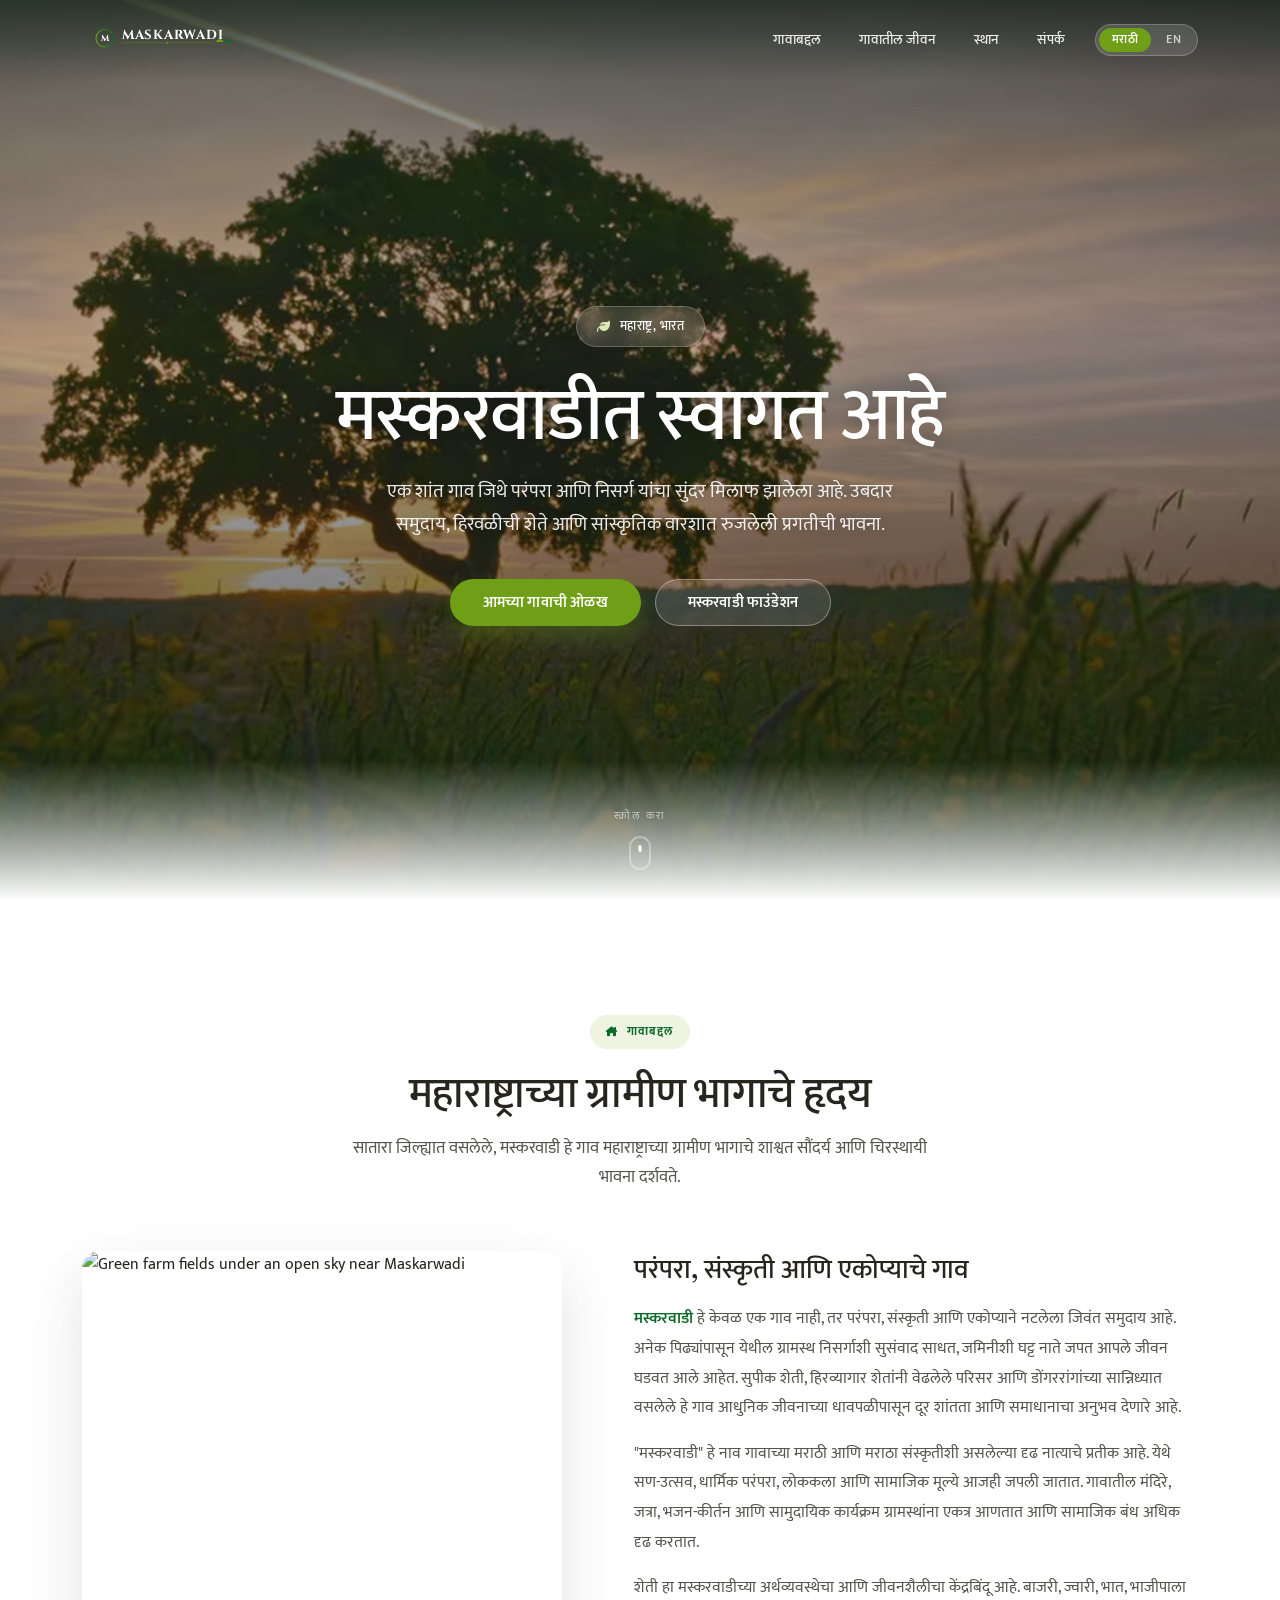
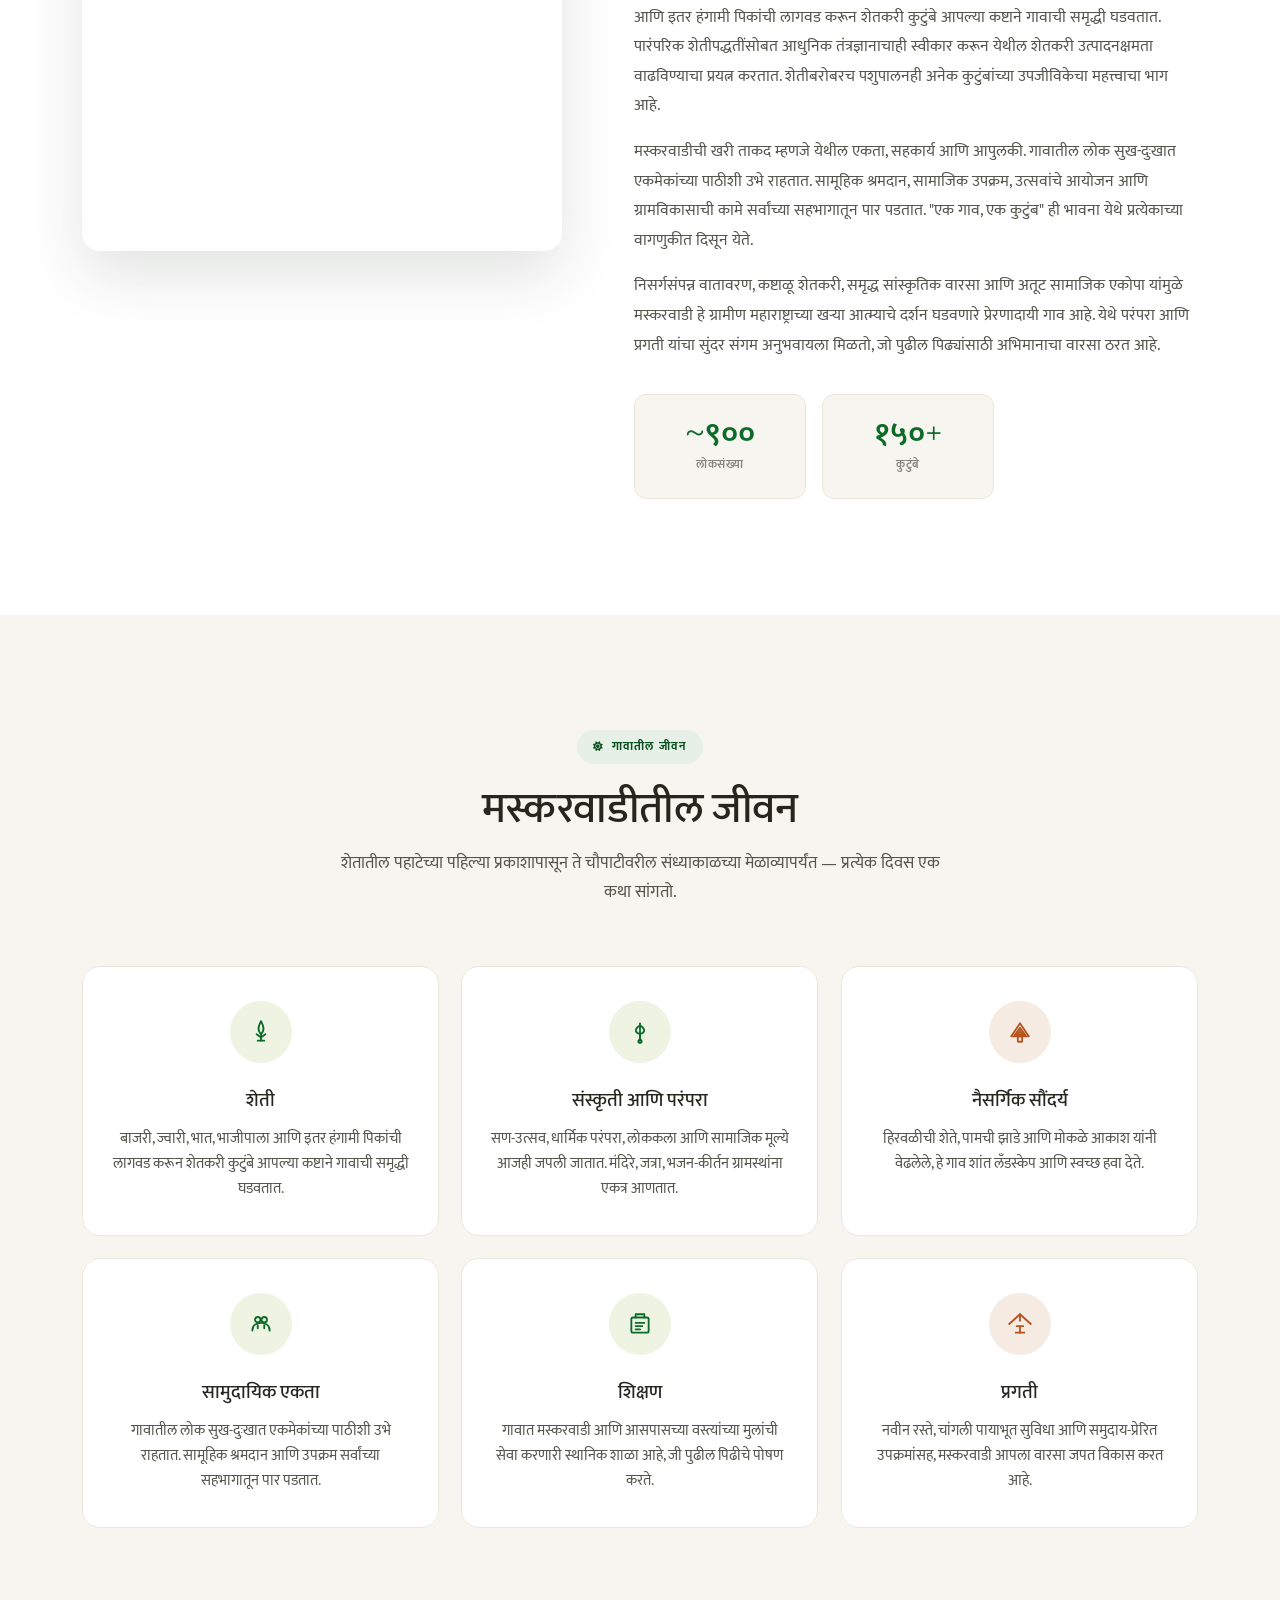
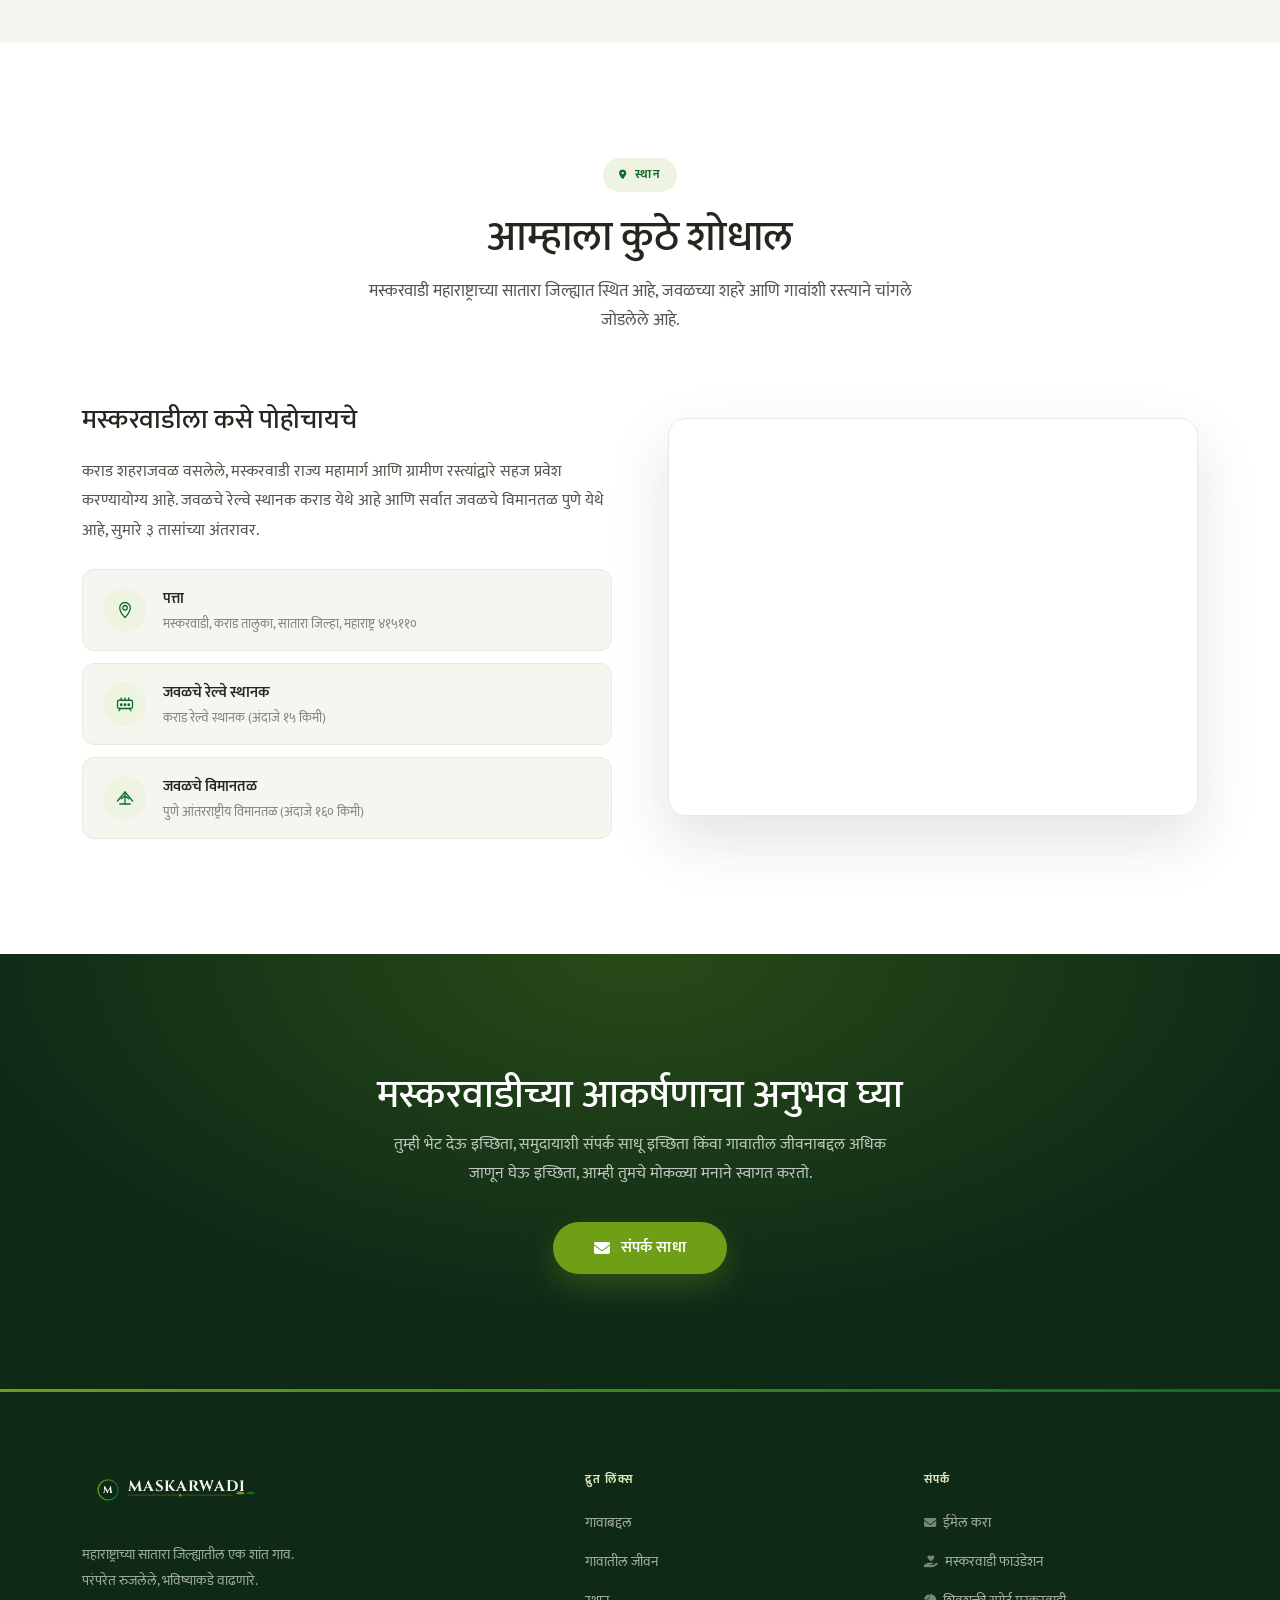
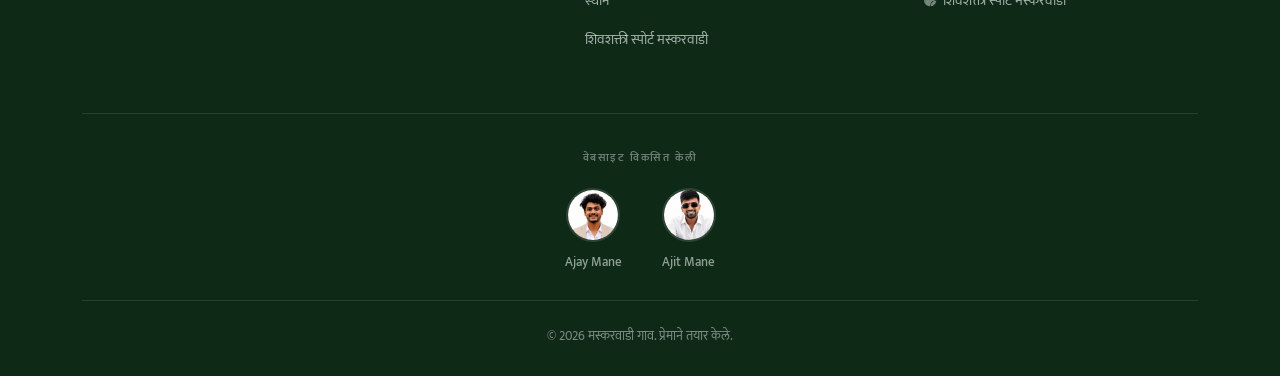
==== commit 7535b879: "Redesign UI/UX, optimize media, fix a11y/SEO issues Design system (village.css) - New token set: war" ====
--- a/index.html
+++ b/index.html
@@ -4,25 +4,36 @@
   <meta charset="UTF-8">
   <meta name="viewport" content="width=device-width, initial-scale=1.0">
   <meta name="description" content="मस्करवाडी — महाराष्ट्राच्या हृदयातील एक शांत गाव, संस्कृती, समुदाय आणि नैसर्गिक सौंदर्याने समृद्ध.">
+  <meta name="theme-color" content="#0E2A17">
   <title>मस्करवाडी | शांतता आणि प्रगतीचे गाव</title>
+  <link rel="canonical" href="https://maskarwadi.com/">
+
   <link rel="preconnect" href="https://fonts.googleapis.com">
   <link rel="preconnect" href="https://fonts.gstatic.com" crossorigin>
-  <link href="https://fonts.googleapis.com/css2?family=Cinzel:wght@600;700&display=swap" rel="stylesheet">
+  <link href="https://fonts.googleapis.com/css2?family=Cinzel:wght@600;700&family=Fraunces:opsz,wght@9..40,400;9..40,500;9..40,600&family=Mukta:wght@400;500;600;700&display=swap" rel="stylesheet">
   <link rel="stylesheet" href="village.css">
-  <!-- Font Awesome -->
+  <!-- Font Awesome (subset) -->
   <link rel="stylesheet" href="https://cdnjs.cloudflare.com/ajax/libs/font-awesome/6.5.0/css/all.min.css">
-  <!-- Favicon -->
   <link rel="icon" type="image/svg+xml" href="favicon.svg">
+
   <!-- Open Graph -->
   <meta property="og:title" content="मस्करवाडी | शांतता आणि प्रगतीचे गाव">
   <meta property="og:description" content="मस्करवाडी — महाराष्ट्राच्या हृदयातील एक शांत गाव, संस्कृती, समुदाय आणि नैसर्गिक सौंदर्याने समृद्ध.">
   <meta property="og:type" content="website">
-  <meta property="og:url" content="https://maskarwadi.com">
+  <meta property="og:url" content="https://maskarwadi.com/">
   <meta property="og:locale" content="mr_IN">
+  <meta property="og:locale:alternate" content="en_IN">
+  <meta property="og:image" content="https://maskarwadi.com/Images/og-image.jpg">
+  <meta property="og:image:width" content="1200">
+  <meta property="og:image:height" content="630">
+  <meta property="og:image:alt" content="Maskarwadi village landscape">
+  <meta property="og:site_name" content="Maskarwadi">
   <!-- Twitter Card -->
   <meta name="twitter:card" content="summary_large_image">
   <meta name="twitter:title" content="मस्करवाडी | शांतता आणि प्रगतीचे गाव">
   <meta name="twitter:description" content="मस्करवाडी — महाराष्ट्राच्या हृदयातील एक शांत गाव, संस्कृती, समुदाय आणि नैसर्गिक सौंदर्याने समृद्ध.">
+  <meta name="twitter:image" content="https://maskarwadi.com/Images/og-image.jpg">
+
   <!-- Structured Data (JSON-LD) -->
   <script type="application/ld+json">
   {
@@ -38,48 +49,40 @@
       "addressCountry": "IN",
       "postalCode": "415110"
     },
-    "url": "https://maskarwadi.com"
+    "geo": {
+      "@type": "GeoCoordinates",
+      "latitude": 17.225,
+      "longitude": 74.195
+    },
+    "url": "https://maskarwadi.com/",
+    "image": "https://maskarwadi.com/Images/og-image.jpg"
   }
   </script>
 </head>
 <body>
 
+  <a href="#main" class="skip-link" data-i18n="skip_link">मुख्य मजकुराकडे जा</a>
+
   <!-- ===== PAGE LOADER ===== -->
-  <div class="page-loader" id="pageLoader">
+  <div class="page-loader" id="pageLoader" role="status" aria-label="Loading">
     <div class="loader-content">
-      <svg xmlns="http://www.w3.org/2000/svg" width="420" height="140" viewBox="0 0 420 140">
+      <svg xmlns="http://www.w3.org/2000/svg" width="420" height="140" viewBox="0 0 420 140" aria-hidden="true">
         <defs>
           <linearGradient id="brand" x1="0%" y1="0%" x2="100%" y2="100%">
-            <stop offset="0%" stop-color="#76ab1b"/>
-            <stop offset="100%" stop-color="#0c702a"/>
+            <stop offset="0%" stop-color="#6E9F17"/>
+            <stop offset="100%" stop-color="#0C6B29"/>
           </linearGradient>
         </defs>
         <g transform="translate(50,30)">
           <path d="M0 70 L0 0 L30 35 L60 0 L60 70"
-                fill="none"
-                stroke="url(#brand)"
-                stroke-width="8"
-                stroke-linecap="round"
-                stroke-linejoin="round">
-            <animate attributeName="stroke-dasharray"
-                     values="0,250;250,0"
-                     dur="1.8s"
-                     repeatCount="indefinite"/>
+                fill="none" stroke="url(#brand)" stroke-width="8"
+                stroke-linecap="round" stroke-linejoin="round">
+            <animate attributeName="stroke-dasharray" values="0,250;250,0" dur="1.8s" repeatCount="indefinite"/>
           </path>
         </g>
-        <text x="140" y="65"
-              font-family="Poppins, Arial, sans-serif"
-              font-size="34" font-weight="700"
-              fill="#0c702a" letter-spacing="2">
-          MASKARWADI
-        </text>
-        <text x="140" y="92"
-              font-family="Poppins, Arial, sans-serif"
-              font-size="13"
-              fill="#76ab1b" letter-spacing="5">
-          HERITAGE • COMMUNITY • PROGRESS
-        </text>
-        <rect x="140" y="108" width="180" height="4" rx="2" fill="#e8efe1"/>
+        <text x="140" y="65" font-family="Cinzel, Georgia, serif" font-size="34" font-weight="700" fill="#0C6B29" letter-spacing="2">MASKARWADI</text>
+        <text x="140" y="92" font-family="Mukta, Arial, sans-serif" font-size="13" fill="#6E9F17" letter-spacing="5">HERITAGE • COMMUNITY • PROGRESS</text>
+        <rect x="140" y="108" width="180" height="4" rx="2" fill="#E8EFE1"/>
         <rect x="140" y="108" width="60" height="4" rx="2" fill="url(#brand)">
           <animate attributeName="x" values="140;260;140" dur="1.5s" repeatCount="indefinite"/>
         </rect>
@@ -93,12 +96,12 @@
   <!-- ===== HEADER ===== -->
   <header class="header" id="header">
     <div class="container">
-      <a href="#" class="logo">
-        <svg class="logo-svg" viewBox="0 0 900 220" xmlns="http://www.w3.org/2000/svg">
+      <a href="#home" class="logo" aria-label="Maskarwadi — home">
+        <svg class="logo-svg" viewBox="0 0 900 220" xmlns="http://www.w3.org/2000/svg" aria-hidden="true">
           <defs>
             <linearGradient id="hdrGrad" x1="0%" y1="0%" x2="100%" y2="0%">
-              <stop offset="0%" stop-color="#76AB1B"/>
-              <stop offset="100%" stop-color="#0C702A"/>
+              <stop offset="0%" stop-color="#6E9F17"/>
+              <stop offset="100%" stop-color="#0C6B29"/>
             </linearGradient>
           </defs>
           <g transform="translate(70,45)">
@@ -106,44 +109,46 @@
             <text x="55" y="72" text-anchor="middle" font-family="Cinzel,Georgia,serif" font-size="48" font-weight="700" fill="currentColor">M</text>
           </g>
           <text x="220" y="105" font-family="Cinzel,Georgia,serif" font-size="72" font-weight="700" letter-spacing="4" fill="currentColor">MASKARWADI</text>
-          <line x1="220" y1="125" x2="720" y2="125" stroke="#76AB1B" stroke-width="2"/>
-          <circle cx="470" cy="125" r="6" fill="#76AB1B"/>
-          <path d="M735 118 Q755 95 780 118 Q755 125 735 118Z" fill="#76AB1B"/>
-          <path d="M785 118 Q805 95 830 118 Q805 125 785 118Z" fill="#0C702A"/>
+          <line x1="220" y1="125" x2="720" y2="125" stroke="#6E9F17" stroke-width="2"/>
+          <circle cx="470" cy="125" r="6" fill="#6E9F17"/>
+          <path d="M735 118 Q755 95 780 118 Q755 125 735 118Z" fill="#6E9F17"/>
+          <path d="M785 118 Q805 95 830 118 Q805 125 785 118Z" fill="#0C6B29"/>
         </svg>
       </a>
       <div class="nav-group">
-        <nav>
+        <nav aria-label="Primary">
           <ul class="nav-links" id="navLinks">
-            <li><a href="#about" data-i18n="nav_about" onclick="closeNav()">गावाबद्दल</a></li>
-            <li><a href="#life" data-i18n="nav_life" onclick="closeNav()">गावातील जीवन</a></li>
-            <li><a href="#location" data-i18n="nav_location" onclick="closeNav()">स्थान</a></li>
-            <li><a href="#contact" data-i18n="nav_contact" onclick="closeNav()">संपर्क</a></li>
+            <li><a href="#about" data-i18n="nav_about">गावाबद्दल</a></li>
+            <li><a href="#life" data-i18n="nav_life">गावातील जीवन</a></li>
+            <li><a href="#location" data-i18n="nav_location">स्थान</a></li>
+            <li><a href="#contact" data-i18n="nav_contact">संपर्क</a></li>
           </ul>
         </nav>
-        <div class="lang-toggle" role="radiogroup" aria-label="Language selection">
+        <div class="lang-toggle" role="group" aria-label="भाषा / Language">
           <button class="lang-btn active" data-lang="mr" onclick="setLanguage('mr')" aria-pressed="true">मराठी</button>
           <button class="lang-btn" data-lang="en" onclick="setLanguage('en')" aria-pressed="false">EN</button>
         </div>
-        <button class="nav-toggle" id="navToggle" aria-label="Toggle navigation">
+        <button class="nav-toggle" id="navToggle" aria-label="Menu" aria-expanded="false" aria-controls="navLinks">
           <span></span><span></span><span></span>
         </button>
       </div>
     </div>
   </header>
+
+  <main id="main">
 
   <!-- ===== HERO ===== -->
   <section class="hero" id="home">
     <div class="hero-bg">
-      <video autoplay muted loop playsinline
-             poster="Images/hero-bg.jpg"
-             aria-label="Village landscape video">
+      <video autoplay muted loop playsinline preload="metadata"
+             poster="Images/hero-bg.jpg" aria-hidden="true" tabindex="-1">
         <source src="videos/hero-banner.webm" type="video/webm">
+        <source src="videos/hero-banner.mp4" type="video/mp4">
       </video>
     </div>
     <div class="hero-overlay"></div>
     <div class="hero-content">
-      <div class="hero-badge reveal visible"><i class="fas fa-leaf"></i> <span data-i18n="hero_badge">महाराष्ट्र, भारत</span></div>
+      <div class="hero-badge reveal visible"><i class="fas fa-leaf" aria-hidden="true"></i> <span data-i18n="hero_badge">महाराष्ट्र, भारत</span></div>
       <h1 class="reveal visible delay-1">
         <span data-i18n="hero_welcome">मस्करवाडीत स्वागत आहे</span>
       </h1>
@@ -156,24 +161,17 @@
       </div>
     </div>
 
-    <div class="hero-scroll">
+    <div class="hero-scroll" aria-hidden="true">
       <span data-i18n="hero_scroll">स्क्रोल करा</span>
       <div class="mouse"></div>
     </div>
   </section>
 
-  <!-- ===== Divider: Hero → About ===== -->
-  <div class="section-divider">
-    <svg viewBox="0 0 1440 80" preserveAspectRatio="none" xmlns="http://www.w3.org/2000/svg">
-      <path d="M0,40 C360,80 1080,0 1440,40 L1440,80 L0,80 Z" fill="#FFFFFF"/>
-    </svg>
-  </div>
-
   <!-- ===== ABOUT ===== -->
   <section class="about-section" id="about">
     <div class="container">
-      <div class="text-center reveal">
-        <span class="section-tag section-tag--green"><i class="fas fa-home"></i> <span data-i18n="about_tag">गावाबद्दल</span></span>
+      <div class="section-head text-center reveal">
+        <span class="section-tag section-tag--green"><i class="fas fa-house-chimney" aria-hidden="true"></i> <span data-i18n="about_tag">गावाबद्दल</span></span>
         <h2 class="section-title" data-i18n="about_title">महाराष्ट्राच्या ग्रामीण भागाचे हृदय</h2>
         <p class="section-subtitle" data-i18n="about_subtitle">
           सातारा जिल्ह्यात वसलेले, मस्करवाडी हे गाव महाराष्ट्राच्या ग्रामीण भागाचे शाश्वत सौंदर्य आणि चिरस्थायी भावना दर्शवते.
@@ -183,7 +181,7 @@
       <div class="about-grid">
         <div class="about-image-wrap reveal-left">
           <img src="https://images.unsplash.com/photo-1500382017468-9049fed747ef?ixlib=rb-4.0.3&auto=format&fit=crop&w=800&q=80"
-               alt="Village fields" loading="lazy">
+               alt="Green farm fields under an open sky near Maskarwadi" width="800" height="1000" loading="lazy">
         </div>
         <div class="about-text reveal-right">
           <h3 data-i18n="about_heading">परंपरा, संस्कृती आणि एकोप्याचे गाव</h3>
@@ -217,18 +215,11 @@
     </div>
   </section>
 
-  <!-- ===== Divider: About → Features ===== -->
-  <div class="section-divider">
-    <svg viewBox="0 0 1440 80" preserveAspectRatio="none" xmlns="http://www.w3.org/2000/svg">
-      <path d="M0,40 C360,0 1080,80 1440,40 L1440,80 L0,80 Z" fill="#F8F8F8"/>
-    </svg>
-  </div>
-
   <!-- ===== VILLAGE LIFE / FEATURES ===== -->
   <section class="features-section" id="life">
     <div class="container">
-      <div class="text-center reveal">
-        <span class="section-tag section-tag--forest"><i class="fas fa-sun"></i> <span data-i18n="life_tag">गावातील जीवन</span></span>
+      <div class="section-head text-center reveal">
+        <span class="section-tag section-tag--forest"><i class="fas fa-sun" aria-hidden="true"></i> <span data-i18n="life_tag">गावातील जीवन</span></span>
         <h2 class="section-title" data-i18n="life_title">मस्करवाडीतील जीवन</h2>
         <p class="section-subtitle" data-i18n="life_subtitle">
           शेतातील पहाटेच्या पहिल्या प्रकाशापासून ते चौपाटीवरील संध्याकाळच्या मेळाव्यापर्यंत — प्रत्येक दिवस एक कथा सांगतो.
@@ -238,7 +229,7 @@
       <div class="features-grid">
         <div class="feature-card reveal delay-1">
           <div class="feature-icon">
-            <svg class="svg-icon" viewBox="0 0 24 24" xmlns="http://www.w3.org/2000/svg">
+            <svg class="svg-icon" viewBox="0 0 24 24" xmlns="http://www.w3.org/2000/svg" aria-hidden="true">
               <path d="M12 2 C10 6 8 10 12 14 C16 10 14 6 12 2Z"/>
               <line x1="12" y1="14" x2="12" y2="20"/>
               <line x1="9" y1="20" x2="15" y2="20"/>
@@ -251,7 +242,7 @@
         </div>
         <div class="feature-card reveal delay-2">
           <div class="feature-icon">
-            <svg class="svg-icon" viewBox="0 0 24 24" xmlns="http://www.w3.org/2000/svg">
+            <svg class="svg-icon" viewBox="0 0 24 24" xmlns="http://www.w3.org/2000/svg" aria-hidden="true">
               <path d="M12 4 L12 20"/>
               <path d="M12 6 C8 8 6 12 12 14 C18 12 16 8 12 6Z"/>
               <line x1="12" y1="14" x2="12" y2="20"/>
@@ -263,7 +254,7 @@
         </div>
         <div class="feature-card reveal delay-3">
           <div class="feature-icon">
-            <svg class="svg-icon" viewBox="0 0 24 24" xmlns="http://www.w3.org/2000/svg">
+            <svg class="svg-icon" viewBox="0 0 24 24" xmlns="http://www.w3.org/2000/svg" aria-hidden="true">
               <path d="M12 4 L4 16 L20 16 Z"/>
               <path d="M12 8 L7 15 L17 15 Z"/>
               <path d="M12 11 L9 14 L15 14 Z"/>
@@ -275,7 +266,7 @@
         </div>
         <div class="feature-card reveal delay-1">
           <div class="feature-icon">
-            <svg class="svg-icon" viewBox="0 0 24 24" xmlns="http://www.w3.org/2000/svg">
+            <svg class="svg-icon" viewBox="0 0 24 24" xmlns="http://www.w3.org/2000/svg" aria-hidden="true">
               <circle cx="9" cy="8" r="2.5"/>
               <circle cx="15" cy="8" r="2.5"/>
               <path d="M4 18 C4 13 8 11 12 11 C16 11 20 13 20 18"/>
@@ -288,7 +279,7 @@
         </div>
         <div class="feature-card reveal delay-2">
           <div class="feature-icon">
-            <svg class="svg-icon" viewBox="0 0 24 24" xmlns="http://www.w3.org/2000/svg">
+            <svg class="svg-icon" viewBox="0 0 24 24" xmlns="http://www.w3.org/2000/svg" aria-hidden="true">
               <rect x="4" y="6" width="16" height="14" rx="1.5"/>
               <line x1="8" y1="11" x2="16" y2="11"/>
               <line x1="8" y1="14" x2="14" y2="14"/>
@@ -301,7 +292,7 @@
         </div>
         <div class="feature-card reveal delay-3">
           <div class="feature-icon">
-            <svg class="svg-icon" viewBox="0 0 24 24" xmlns="http://www.w3.org/2000/svg">
+            <svg class="svg-icon" viewBox="0 0 24 24" xmlns="http://www.w3.org/2000/svg" aria-hidden="true">
               <path d="M2 12 L12 3 L22 12"/>
               <path d="M12 3 L12 9"/>
               <line x1="8" y1="20" x2="16" y2="20"/>
@@ -316,18 +307,11 @@
     </div>
   </section>
 
-  <!-- ===== Divider: Features → Location ===== -->
-  <div class="section-divider">
-    <svg viewBox="0 0 1440 80" preserveAspectRatio="none" xmlns="http://www.w3.org/2000/svg">
-      <path d="M0,40 C360,80 1080,0 1440,40 L1440,80 L0,80 Z" fill="#FFFFFF"/>
-    </svg>
-  </div>
-
   <!-- ===== LOCATION ===== -->
   <section class="location-section" id="location">
     <div class="container">
-      <div class="text-center reveal">
-        <span class="section-tag section-tag--green"><i class="fas fa-map-pin"></i> <span data-i18n="loc_tag">स्थान</span></span>
+      <div class="section-head text-center reveal">
+        <span class="section-tag section-tag--green"><i class="fas fa-location-dot" aria-hidden="true"></i> <span data-i18n="loc_tag">स्थान</span></span>
         <h2 class="section-title" data-i18n="loc_title">आम्हाला कुठे शोधाल</h2>
         <p class="section-subtitle" data-i18n="loc_subtitle">
           मस्करवाडी महाराष्ट्राच्या सातारा जिल्ह्यात स्थित आहे, जवळच्या शहरे आणि गावांशी रस्त्याने चांगले जोडलेले आहे.
@@ -343,7 +327,7 @@
           <div class="location-details">
             <div class="location-detail">
               <div class="icon">
-                <svg class="svg-icon" viewBox="0 0 24 24" xmlns="http://www.w3.org/2000/svg">
+                <svg class="svg-icon" viewBox="0 0 24 24" xmlns="http://www.w3.org/2000/svg" aria-hidden="true">
                   <path d="M12 2 C8 2 5 5 5 9 C5 15 12 22 12 22 C12 22 19 15 19 9 C19 5 16 2 12 2Z"/>
                   <circle cx="12" cy="9" r="3"/>
                 </svg>
@@ -355,7 +339,7 @@
             </div>
             <div class="location-detail">
               <div class="icon">
-                <svg class="svg-icon" viewBox="0 0 24 24" xmlns="http://www.w3.org/2000/svg">
+                <svg class="svg-icon" viewBox="0 0 24 24" xmlns="http://www.w3.org/2000/svg" aria-hidden="true">
                   <rect x="2" y="7" width="20" height="11" rx="2"/>
                   <line x1="6" y1="18" x2="4" y2="21"/>
                   <line x1="18" y1="18" x2="20" y2="21"/>
@@ -374,7 +358,7 @@
             </div>
             <div class="location-detail">
               <div class="icon">
-                <svg class="svg-icon" viewBox="0 0 24 24" xmlns="http://www.w3.org/2000/svg">
+                <svg class="svg-icon" viewBox="0 0 24 24" xmlns="http://www.w3.org/2000/svg" aria-hidden="true">
                   <path d="M2 16 L12 4 L22 16"/>
                   <line x1="12" y1="4" x2="12" y2="20"/>
                   <line x1="5" y1="20" x2="19" y2="20"/>
@@ -400,13 +384,6 @@
     </div>
   </section>
 
-  <!-- ===== Divider: Location → CTA ===== -->
-  <div class="section-divider section-divider--top">
-    <svg viewBox="0 0 1440 80" preserveAspectRatio="none" xmlns="http://www.w3.org/2000/svg">
-      <path d="M0,40 C360,80 1080,0 1440,40 L1440,80 L0,80 Z" fill="#FFFFFF"/>
-    </svg>
-  </div>
-
   <!-- ===== CTA ===== -->
   <section class="cta-section" id="contact">
     <div class="container">
@@ -417,23 +394,25 @@
         </p>
         <div class="hero-buttons" style="justify-content: center;">
           <a href="mailto:maskarwadifoundation@gmail.com" class="btn btn-secondary btn-lg">
-            <i class="fas fa-envelope"></i> <span data-i18n="cta_btn">संपर्क साधा</span>
+            <i class="fas fa-envelope" aria-hidden="true"></i> <span data-i18n="cta_btn">संपर्क साधा</span>
           </a>
         </div>
       </div>
     </div>
   </section>
+
+  </main>
 
   <!-- ===== FOOTER ===== -->
   <footer class="footer">
     <div class="container">
       <div class="footer-grid">
         <div class="footer-brand">
-          <svg class="footer-logo-svg" viewBox="0 0 900 220" xmlns="http://www.w3.org/2000/svg">
+          <svg class="footer-logo-svg" viewBox="0 0 900 220" xmlns="http://www.w3.org/2000/svg" aria-hidden="true">
             <defs>
               <linearGradient id="ftrGrad" x1="0%" y1="0%" x2="100%" y2="0%">
-                <stop offset="0%" stop-color="#76AB1B"/>
-                <stop offset="100%" stop-color="#0C702A"/>
+                <stop offset="0%" stop-color="#6E9F17"/>
+                <stop offset="100%" stop-color="#0C6B29"/>
               </linearGradient>
             </defs>
             <g transform="translate(70,45)">
@@ -441,10 +420,10 @@
               <text x="55" y="72" text-anchor="middle" font-family="Cinzel,Georgia,serif" font-size="48" font-weight="700" fill="#fff">M</text>
             </g>
             <text x="220" y="105" font-family="Cinzel,Georgia,serif" font-size="72" font-weight="700" letter-spacing="4" fill="#fff">MASKARWADI</text>
-            <line x1="220" y1="125" x2="720" y2="125" stroke="#76AB1B" stroke-width="2"/>
-            <circle cx="470" cy="125" r="6" fill="#76AB1B"/>
-            <path d="M735 118 Q755 95 780 118 Q755 125 735 118Z" fill="#76AB1B"/>
-            <path d="M785 118 Q805 95 830 118 Q805 125 785 118Z" fill="#0C702A"/>
+            <line x1="220" y1="125" x2="720" y2="125" stroke="#6E9F17" stroke-width="2"/>
+            <circle cx="470" cy="125" r="6" fill="#6E9F17"/>
+            <path d="M735 118 Q755 95 780 118 Q755 125 735 118Z" fill="#6E9F17"/>
+            <path d="M785 118 Q805 95 830 118 Q805 125 785 118Z" fill="#0C6B29"/>
           </svg>
           <p data-i18n="footer_desc">
             महाराष्ट्राच्या सातारा जिल्ह्यातील एक शांत गाव. परंपरेत रुजलेले, भविष्याकडे वाढणारे.
@@ -456,21 +435,16 @@
             <li><a href="#about" data-i18n="nav_about">गावाबद्दल</a></li>
             <li><a href="#life" data-i18n="nav_life">गावातील जीवन</a></li>
             <li><a href="#location" data-i18n="nav_location">स्थान</a></li>
-            <li><a href="/shivshakti-sport" data-i18n="nav_sport">शिवशक्ती स्पोर्ट मस्करवाडी</a></li>
+            <li><a href="/shivshakti-sport/" data-i18n="nav_sport">शिवशक्ती स्पोर्ट मस्करवाडी</a></li>
           </ul>
         </div>
         <div>
           <h4 data-i18n="footer_connect">संपर्क</h4>
           <ul>
-            <li><a href="mailto:maskarwadifoundation@gmail.com" data-i18n="footer_email">ईमेल करा</a></li>
-            <li><a href="#">Instagram</a></li>
-            <li><a href="#">Facebook</a></li>
+            <li><a href="mailto:maskarwadifoundation@gmail.com"><i class="fas fa-envelope" aria-hidden="true"></i> <span data-i18n="footer_email">ईमेल करा</span></a></li>
+            <li><a href="https://foundation.maskarwadi.com/"><i class="fas fa-hand-holding-heart" aria-hidden="true"></i> <span data-i18n="hero_btn2">मस्करवाडी फाउंडेशन</span></a></li>
+            <li><a href="/shivshakti-sport/"><i class="fas fa-baseball" aria-hidden="true"></i> <span data-i18n="nav_sport">शिवशक्ती स्पोर्ट मस्करवाडी</span></a></li>
           </ul>
-          <div class="footer-social">
-            <a href="#" aria-label="Instagram"><i class="fab fa-instagram"></i></a>
-            <a href="#" aria-label="Facebook"><i class="fab fa-facebook-f"></i></a>
-            <a href="#" aria-label="Twitter"><i class="fab fa-twitter"></i></a>
-          </div>
         </div>
       </div>
 
@@ -478,18 +452,18 @@
         <h4 data-i18n="footer_dev_heading">वेबसाइट विकसित केली</h4>
         <div class="footer-dev-grid">
           <div class="footer-dev-card">
-            <img src="Images/ajay-mane.jpg" alt="Ajay Mane" class="footer-dev-img" loading="lazy">
+            <img src="Images/ajay-mane.jpg" alt="Ajay Mane" class="footer-dev-img" width="108" height="108" loading="lazy">
             <span class="footer-dev-name">Ajay Mane</span>
           </div>
           <div class="footer-dev-card">
-            <img src="Images/ajit-mane.jpg" alt="Ajit Mane" class="footer-dev-img" loading="lazy">
+            <img src="Images/ajit-mane.jpg" alt="Ajit Mane" class="footer-dev-img" width="108" height="108" loading="lazy">
             <span class="footer-dev-name">Ajit Mane</span>
           </div>
         </div>
       </div>
 
       <div class="footer-bottom">
-        <p>&copy; 2026 <span data-i18n="footer_copy">मस्करवाडी गाव. प्रेमाने तयार केले.</span></p>
+        <p>&copy; <span id="footerYear">2026</span> <span data-i18n="footer_copy">मस्करवाडी गाव. प्रेमाने तयार केले.</span></p>
       </div>
     </div>
   </footer>
--- a/village.css
+++ b/village.css
@@ -1,161 +1,222 @@
 /* ============================================================
-   MASKARWADI — Fresh Green & White
-   Clean, professional, and vibrant.
+   MASKARWADI — Design System
+   Warm, elegant, modern. Rooted in village identity.
+   Palette: olive + forest green on warm off-white, clay accent.
    ============================================================ */
 
 /* ===== RESET & BASE ===== */
 *, *::before, *::after { box-sizing: border-box; margin: 0; padding: 0; }
 
 :root {
-  /* ---- Core Palette ---- */
-  --green:         #76AB1B;
-  --green-dim:     #0C702A;
-  --green-pale:    rgba(118,171,27,0.06);
-  --forest:        #0C702A;
-  --forest-dim:    #095522;
-  --forest-pale:   rgba(12,112,42,0.08);
-
-  /* Buttons use the primary greens */
-  --amber:         #76AB1B;
-  --amber-dim:     #0C702A;
-  --amber-pale:    rgba(118,171,27,0.12);
+  /* ---- Brand greens ---- */
+  --green:         #6E9F17;   /* olive — primary */
+  --green-dim:     #0C6B29;   /* forest — deep */
+  --green-pale:    #EEF3E2;   /* tinted surface */
+  --forest:        #0C6B29;
+  --forest-dim:    #094F1F;
+  --forest-pale:   #E6F0E6;
+
+  /* ---- Warm clay accent (used sparingly) ---- */
+  --clay:          #B4551E;
+  --clay-pale:     #F6EBE2;
 
   /* ---- Backgrounds ---- */
   --bg:            #FFFFFF;
-  --bg-alt:        #F8F8F8;
+  --bg-alt:        #F7F5EF;   /* warm sand */
+  --bg-deep:       #0E2A17;   /* deep forest for dark sections */
   --card-bg:       #FFFFFF;
   --white:         #FFFFFF;
 
   /* ---- Text ---- */
-  --text:          #2C2C2C;
-  --text-light:    #5C6068;
-  --text-muted:    #8A8E96;
-
-  /* ---- Borders & Surfaces ---- */
-  --border:        #D4CCC2;
-  --border-light:  #E4DDD4;
-  --shadow-sm:     0 2px 8px rgba(0,0,0,0.04);
-  --shadow:        0 8px 32px rgba(0,0,0,0.07);
-  --shadow-lg:     0 16px 48px rgba(0,0,0,0.10);
-  --shadow-btn:    0 8px 28px rgba(118,171,27,0.25);
-  --radius:        16px;
-  --radius-sm:     10px;
-  --radius-full:   50px;
-
-  /* ---- Transitions ---- */
+  --text:          #26261F;
+  --text-light:    #55564E;
+  --text-muted:    #83847B;
+  --on-dark:       rgba(255,255,255,0.92);
+  --on-dark-soft:  rgba(255,255,255,0.68);
+
+  /* ---- Borders & surfaces ---- */
+  --border:        #E4DFD3;
+  --border-light:  #ECE7DC;
+  --shadow-xs:     0 1px 3px rgba(24,38,20,0.05);
+  --shadow-sm:     0 4px 16px rgba(24,38,20,0.06);
+  --shadow:        0 12px 32px rgba(24,38,20,0.09);
+  --shadow-lg:     0 24px 60px rgba(24,38,20,0.13);
+  --ring:          0 0 0 3px rgba(110,159,23,0.35);
+
+  --radius:        18px;
+  --radius-sm:     12px;
+  --radius-xs:     8px;
+  --radius-full:   999px;
+
+  /* ---- Typography ---- */
+  --font-body:     'Mukta', 'Segoe UI', system-ui, -apple-system, sans-serif;
+  --font-display:  'Fraunces', 'Mukta', Georgia, 'Times New Roman', serif;
+  --font-logo:     'Cinzel', Georgia, serif;
+
+  /* ---- Rhythm ---- */
+  --section-pad:   clamp(64px, 9vw, 116px);
+  --content-width: 1180px;
+  --gutter:        clamp(20px, 5vw, 32px);
+
+  /* ---- Motion ---- */
   --transition:    0.35s cubic-bezier(0.25, 0.46, 0.45, 0.94);
-  --transition-bounce: 0.5s cubic-bezier(0.34, 1.56, 0.64, 1);
-}
-
-html { scroll-behavior: smooth; }
+  --ease-out:      cubic-bezier(0.16, 1, 0.3, 1);
+}
+
+html {
+  scroll-behavior: smooth;
+  -webkit-text-size-adjust: 100%;
+}
 
 body {
-  font-family: 'Segoe UI', system-ui, -apple-system, sans-serif;
+  font-family: var(--font-body);
   color: var(--text);
   background: var(--bg);
-  line-height: 1.7;
-  overflow-x: hidden;
+  font-size: 1rem;
+  line-height: 1.75;
+  font-weight: 400;
+  overflow-x: clip;
   -webkit-font-smoothing: antialiased;
-}
-
-::selection { background: var(--amber); color: #fff; }
+  -moz-osx-font-smoothing: grayscale;
+  text-rendering: optimizeLegibility;
+}
+
+::selection { background: var(--green); color: #fff; }
 
 img { max-width: 100%; height: auto; display: block; }
 a { color: inherit; text-decoration: none; }
 ul { list-style: none; }
-.container { max-width: 1200px; margin: 0 auto; padding: 0 24px; }
+button { font-family: inherit; }
+
+:focus-visible {
+  outline: 2px solid var(--forest);
+  outline-offset: 3px;
+  border-radius: 4px;
+}
+.header:not(.scrolled) :focus-visible,
+.hero :focus-visible,
+.cta-section :focus-visible,
+.footer :focus-visible,
+.cricket-section--dark :focus-visible {
+  outline-color: #fff;
+}
+
+.container {
+  max-width: var(--content-width);
+  margin: 0 auto;
+  padding: 0 var(--gutter);
+}
+
+.sr-only {
+  position: absolute; width: 1px; height: 1px;
+  padding: 0; margin: -1px; overflow: hidden;
+  clip: rect(0 0 0 0); clip-path: inset(50%); white-space: nowrap; border: 0;
+}
+
+.skip-link {
+  position: absolute; left: 16px; top: -60px;
+  background: var(--forest); color: #fff;
+  padding: 10px 18px; border-radius: var(--radius-xs);
+  z-index: 2000; font-weight: 600; font-size: 0.9rem;
+  transition: top 0.25s ease;
+}
+.skip-link:focus { top: 16px; }
 
 /* ===== SCROLL INDICATOR ===== */
 .scroll-progress {
   position: fixed; top: 0; left: 0; height: 3px;
-  background: linear-gradient(90deg, var(--amber), var(--forest));
+  background: linear-gradient(90deg, var(--green), var(--forest));
   z-index: 1001; width: 0%;
-  transition: width 0.1s ease;
-}
-
-/* ============================================================
-   HEADER
+  transition: width 0.1s linear;
+}
+
+/* ============================================================
+   HEADER / NAV
    ============================================================ */
 .header {
   position: fixed; top: 0; left: 0; right: 0; z-index: 1000;
-  padding: 18px 0;
-  background: transparent;
-  transition: var(--transition);
+  padding: 20px 0;
+  transition: padding var(--transition), background var(--transition), box-shadow var(--transition);
+}
+.header::before {
+  content: ''; position: absolute; inset: 0; z-index: -1;
+  background: linear-gradient(180deg, rgba(6,26,14,0.55), rgba(6,26,14,0));
+  opacity: 1; transition: opacity var(--transition);
+  pointer-events: none;
 }
 .header.scrolled {
-  background: rgba(255,255,255,0.92);
-  backdrop-filter: blur(18px);
-  box-shadow: var(--shadow-sm);
-  padding: 10px 0;
-}
-.header .container {
-  display: flex; align-items: center; justify-content: space-between;
-}
-.logo { display: flex; align-items: center; flex-shrink: 0; }
-.logo-svg { height: 38px; width: auto; flex-shrink: 0; }
-
-.nav-group { display: flex; align-items: center; gap: 10px; }
-.nav-links { display: flex; gap: 4px; align-items: center; }
+  background: rgba(255,255,255,0.88);
+  backdrop-filter: blur(16px);
+  -webkit-backdrop-filter: blur(16px);
+  box-shadow: 0 1px 0 var(--border-light), var(--shadow-xs);
+  padding: 11px 0;
+}
+.header.scrolled::before { opacity: 0; }
+.header .container { display: flex; align-items: center; justify-content: space-between; gap: 16px; }
+
+.logo { display: flex; align-items: center; flex-shrink: 0; color: #fff; }
+.logo-svg { height: 40px; width: auto; flex-shrink: 0; transition: height var(--transition), color var(--transition); }
+.header.scrolled .logo { color: var(--forest); }
+.header.scrolled .logo-svg { height: 34px; }
+
+.nav-group { display: flex; align-items: center; gap: 12px; }
+.nav-links { display: flex; gap: 2px; align-items: center; }
 .nav-links a {
-  padding: 8px 20px; border-radius: var(--radius-full);
-  font-size: 0.85rem; font-weight: 500;
-  color: rgba(255,255,255,0.85);
-  transition: var(--transition);
+  position: relative;
+  padding: 9px 18px; border-radius: var(--radius-full);
+  font-size: 0.9rem; font-weight: 500;
+  color: rgba(255,255,255,0.9);
+  transition: background var(--transition), color var(--transition);
   white-space: nowrap;
-  letter-spacing: 0.3px;
+  letter-spacing: 0.2px;
 }
 .header.scrolled .nav-links a { color: var(--text-light); }
-.nav-links a:hover {
-  background: rgba(255,255,255,0.08);
+.nav-links a:hover { background: rgba(255,255,255,0.14); color: #fff; }
+.header.scrolled .nav-links a:hover { background: var(--green-pale); color: var(--forest); }
+.nav-links a[aria-current="true"] {
   color: #fff;
-}
-.header.scrolled .nav-links a:hover {
-  background: var(--green-pale);
-  color: var(--green);
-}
+  background: rgba(255,255,255,0.16);
+}
+.header.scrolled .nav-links a[aria-current="true"] { color: var(--forest); background: var(--green-pale); }
 
 /* ===== LANGUAGE TOGGLE ===== */
 .lang-toggle {
-  display: flex; align-items: center; gap: 3px;
-  background: rgba(255,255,255,0.10);
-  backdrop-filter: blur(8px);
-  border: 1.5px solid rgba(255,255,255,0.15);
+  display: flex; align-items: center; gap: 2px;
+  background: rgba(255,255,255,0.14);
+  backdrop-filter: blur(8px); -webkit-backdrop-filter: blur(8px);
+  border: 1px solid rgba(255,255,255,0.22);
   border-radius: var(--radius-full);
   padding: 3px;
   flex-shrink: 0;
-  margin-left: 6px;
   transition: var(--transition);
 }
 .header.scrolled .lang-toggle {
-  background: var(--white);
-  border-color: var(--border-light);
-  box-shadow: var(--shadow-sm);
+  background: var(--bg-alt);
+  border-color: var(--border);
 }
 .lang-btn {
-  padding: 5px 14px; border-radius: var(--radius-full);
+  padding: 6px 13px; border-radius: var(--radius-full);
   font-size: 0.78rem; font-weight: 600;
   border: none; cursor: pointer;
-  background: transparent; color: rgba(255,255,255,0.6);
+  background: transparent; color: rgba(255,255,255,0.72);
   transition: var(--transition);
-  font-family: inherit;
-  letter-spacing: 0.5px;
+  letter-spacing: 0.4px; line-height: 1;
 }
 .header.scrolled .lang-btn { color: var(--text-muted); }
-.lang-btn.active {
-  background: var(--green);
-  color: #fff;
-}
+.lang-btn.active { background: var(--green); color: #fff; }
 .header.scrolled .lang-btn.active { color: #fff; }
 .lang-btn:not(.active):hover { color: #fff; }
 .header.scrolled .lang-btn:not(.active):hover { color: var(--text); }
 
+/* ===== NAV TOGGLE (hamburger) ===== */
 .nav-toggle {
   display: none; flex-direction: column; gap: 5px;
-  background: none; border: none; cursor: pointer; padding: 4px;
+  background: none; border: none; cursor: pointer; padding: 8px;
+  z-index: 1001;
 }
 .nav-toggle span {
-  width: 24px; height: 2px; border-radius: 2px;
-  background: var(--white); transition: var(--transition);
+  display: block; width: 24px; height: 2px; border-radius: 2px;
+  background: #fff; transition: transform var(--transition), opacity var(--transition), background var(--transition);
 }
 .header.scrolled .nav-toggle span { background: var(--text); }
 
@@ -163,231 +224,237 @@
    HERO
    ============================================================ */
 .hero {
-  position: relative; min-height: 100vh;
+  position: relative; min-height: 100vh; min-height: 100svh;
   display: flex; align-items: center; justify-content: center;
   overflow: hidden;
+  background: var(--bg-deep);
 }
 .hero-bg { position: absolute; inset: 0; z-index: 0; }
 .hero-bg img,
-.hero-bg video { width: 100%; height: 100%; object-fit: cover; }
-.hero-bg video { display: block; }
-
+.hero-bg video {
+  width: 100%; height: 100%; object-fit: cover;
+  display: block;
+  will-change: transform;
+}
 .hero-overlay {
   position: absolute; inset: 0; z-index: 1;
-  background: linear-gradient(135deg,
-    rgba(12,112,42,0.55) 0%,
-    rgba(118,171,27,0.18) 50%,
-    rgba(12,112,42,0.35) 100%);
+  background:
+    linear-gradient(180deg, rgba(8,32,18,0.55) 0%, rgba(8,32,18,0.30) 38%, rgba(8,32,18,0.72) 100%),
+    radial-gradient(120% 90% at 50% 40%, rgba(0,0,0,0) 40%, rgba(0,0,0,0.28) 100%);
 }
 .hero-overlay::after {
-  content: ''; position: absolute; bottom: 0; left: 0; right: 0;
-  height: 200px;
+  content: ''; position: absolute; bottom: -1px; left: 0; right: 0;
+  height: 140px;
   background: linear-gradient(transparent, var(--bg));
 }
 .hero-content {
   position: relative; z-index: 2; text-align: center;
-  padding: 120px 24px 60px; max-width: 800px;
+  padding: 128px 24px 96px; max-width: 760px;
 }
 .hero-badge {
-  display: inline-flex; align-items: center; gap: 8px;
-  background: rgba(255,255,255,0.08);
-  backdrop-filter: blur(12px);
-  border: 1px solid rgba(255,255,255,0.15);
-  padding: 8px 22px; border-radius: var(--radius-full);
-  font-size: 0.85rem; font-weight: 500;
-  color: rgba(255,255,255,0.90);
-  margin-bottom: 28px;
+  display: inline-flex; align-items: center; gap: 9px;
+  background: rgba(255,255,255,0.12);
+  backdrop-filter: blur(10px); -webkit-backdrop-filter: blur(10px);
+  border: 1px solid rgba(255,255,255,0.22);
+  padding: 8px 20px; border-radius: var(--radius-full);
+  font-size: 0.82rem; font-weight: 500;
+  color: #fff;
+  margin-bottom: 26px;
   letter-spacing: 0.5px;
 }
-.hero-badge i { color: var(--amber); }
+.hero-badge i { color: #DDE9B8; }
 .hero h1 {
-  font-size: clamp(2.4rem, 7vw, 4.8rem);
-  font-weight: 700; line-height: 1.12;
-  margin-bottom: 20px;
+  font-family: var(--font-display);
+  font-optical-sizing: auto;
+  font-size: clamp(2.6rem, 6.4vw, 4.6rem);
+  font-weight: 500;
+  line-height: 1.08;
+  letter-spacing: -0.01em;
+  margin-bottom: 22px;
   color: #fff;
+  text-wrap: balance;
+  text-shadow: 0 2px 24px rgba(0,0,0,0.28);
 }
 .hero p {
-  font-size: 1.1rem; color: rgba(255,255,255,0.80);
-  max-width: 600px; margin: 0 auto 36px;
-  line-height: 1.7;
-}
-.hero-buttons { display: flex; gap: 12px; justify-content: center; flex-wrap: wrap; }
+  font-size: clamp(1.02rem, 1.6vw, 1.18rem);
+  color: rgba(255,255,255,0.9);
+  max-width: 560px; margin: 0 auto 38px;
+  line-height: 1.75;
+  text-wrap: pretty;
+  text-shadow: 0 1px 12px rgba(0,0,0,0.3);
+}
+.hero-buttons { display: flex; gap: 14px; justify-content: center; flex-wrap: wrap; }
 
 /* ---- Buttons ---- */
 .btn {
-  display: inline-flex; align-items: center; gap: 10px;
-  padding: 14px 32px; border-radius: var(--radius-full);
-  font-weight: 600; font-size: 0.92rem;
-  transition: var(--transition); cursor: pointer;
-  border: none; letter-spacing: 0.3px;
-}
+  display: inline-flex; align-items: center; justify-content: center; gap: 10px;
+  padding: 15px 32px; border-radius: var(--radius-full);
+  font-family: var(--font-body);
+  font-weight: 600; font-size: 0.95rem;
+  line-height: 1;
+  transition: transform var(--transition), background var(--transition), box-shadow var(--transition), border-color var(--transition), color var(--transition);
+  cursor: pointer; border: 1.5px solid transparent;
+  letter-spacing: 0.2px;
+}
+.btn:active { transform: translateY(0) scale(0.985); }
 .btn-primary {
-  background: var(--amber);
-  color: #fff;
-  box-shadow: var(--shadow-btn);
+  background: var(--green); color: #fff;
+  box-shadow: 0 10px 26px rgba(110,159,23,0.32);
 }
 .btn-primary:hover {
-  background: var(--amber-dim);
+  background: var(--forest);
   transform: translateY(-2px);
-  box-shadow: 0 12px 32px rgba(118,171,27,0.30);
+  box-shadow: 0 16px 34px rgba(12,107,41,0.32);
 }
 .btn-secondary {
-  background: rgba(255,255,255,0.10);
-  backdrop-filter: blur(8px);
-  border: 1.5px solid rgba(255,255,255,0.18);
+  background: rgba(255,255,255,0.12);
+  backdrop-filter: blur(8px); -webkit-backdrop-filter: blur(8px);
+  border-color: rgba(255,255,255,0.35);
   color: #fff;
 }
 .btn-secondary:hover {
   transform: translateY(-2px);
-  background: rgba(118,171,27,0.10);
-  border-color: var(--amber);
-}
-
-/* ---- Hero Scroll ---- */
+  background: rgba(255,255,255,0.2);
+  border-color: #fff;
+}
+.btn-lg { padding: 17px 40px; font-size: 1rem; }
+
+/* ---- Hero Scroll cue ---- */
 .hero-scroll {
-  position: absolute; bottom: 36px; left: 50%; transform: translateX(-50%);
+  position: absolute; bottom: 30px; left: 50%; transform: translateX(-50%);
   z-index: 2; display: flex; flex-direction: column; align-items: center;
-  gap: 8px; color: rgba(255,255,255,0.5); font-size: 0.75rem;
-  letter-spacing: 1.5px; text-transform: uppercase;
-  animation: bob 2.5s ease-in-out infinite;
-}
-@keyframes bob {
-  0%, 100% { transform: translateX(-50%) translateY(0); }
-  50% { transform: translateX(-50%) translateY(-6px); }
+  gap: 10px; color: rgba(255,255,255,0.6); font-size: 0.68rem;
+  letter-spacing: 2px; text-transform: uppercase;
 }
 .hero-scroll .mouse {
-  width: 20px; height: 32px;
-  border: 2px solid rgba(255,255,255,0.2);
-  border-radius: 10px; position: relative;
+  width: 22px; height: 34px;
+  border: 2px solid rgba(255,255,255,0.35);
+  border-radius: 12px; position: relative;
 }
 .hero-scroll .mouse::after {
-  content: ''; position: absolute; top: 6px; left: 50%; transform: translateX(-50%);
-  width: 2px; height: 6px;
-  background: var(--amber);
+  content: ''; position: absolute; top: 7px; left: 50%; transform: translateX(-50%);
+  width: 3px; height: 7px;
+  background: #fff;
   border-radius: 2px;
-  animation: scrollWheel 1.6s ease-in-out infinite;
+  animation: scrollWheel 1.8s ease-in-out infinite;
 }
 @keyframes scrollWheel {
   0%, 100% { opacity: 1; transform: translateX(-50%) translateY(0); }
-  50% { opacity: 0.2; transform: translateX(-50%) translateY(8px); }
+  50% { opacity: 0.2; transform: translateX(-50%) translateY(9px); }
 }
 
 /* ============================================================
    SECTION COMMON
    ============================================================ */
-section { padding: 100px 0; position: relative; }
+section { padding: var(--section-pad) 0; position: relative; }
+
+.section-head { max-width: 640px; margin-bottom: clamp(40px, 6vw, 60px); }
+.text-center .section-head, .section-head.text-center { margin-left: auto; margin-right: auto; }
 
 .section-tag {
   display: inline-flex; align-items: center; gap: 8px;
-  padding: 6px 20px;
+  padding: 7px 16px;
   border-radius: var(--radius-full);
-  font-size: 0.8rem; font-weight: 600;
-  letter-spacing: 0.5px; margin-bottom: 16px;
+  font-size: 0.72rem; font-weight: 700;
+  letter-spacing: 1.2px; margin-bottom: 18px;
   text-transform: uppercase;
 }
-.section-tag--green {
-  background: var(--green-pale);
-  color: var(--green-dim);
-}
-.section-tag--forest {
-  background: var(--forest-pale);
-  color: var(--forest);
-}
+.section-tag i { font-size: 0.85em; }
+.section-tag--green { background: var(--green-pale); color: var(--forest); }
+.section-tag--forest { background: var(--forest-pale); color: var(--forest-dim); }
+.section-tag--clay { background: var(--clay-pale); color: var(--clay); }
+
 .section-title {
-  font-size: clamp(1.8rem, 3.8vw, 2.6rem);
-  font-weight: 700;
-  color: var(--green);
-  margin-bottom: 16px; line-height: 1.2;
-  letter-spacing: -0.3px;
-}
+  font-family: var(--font-display);
+  font-optical-sizing: auto;
+  font-size: clamp(1.9rem, 3.6vw, 2.7rem);
+  font-weight: 500;
+  color: var(--text);
+  margin-bottom: 16px; line-height: 1.18;
+  letter-spacing: -0.01em;
+  text-wrap: balance;
+}
+.section-title .accent { color: var(--green); }
 .section-subtitle {
   font-size: 1.05rem; color: var(--text-light);
-  max-width: 600px; margin-bottom: 48px;
-  line-height: 1.6;
+  max-width: 600px;
+  line-height: 1.7;
+  text-wrap: pretty;
 }
 .text-center { text-align: center; }
 .text-center .section-subtitle { margin-left: auto; margin-right: auto; }
 
 /* ============================================================
-   DECORATIVE SECTION DIVIDERS
-   ============================================================ */
-.section-divider {
-  position: relative; height: 60px; overflow: hidden;
-  margin-top: -1px;
-}
-.section-divider svg {
-  position: absolute; bottom: 0; width: 100%; height: 60px;
-}
-.section-divider--top { transform: rotate(180deg); }
-
-/* ============================================================
-   ABOUT SECTION
-   ============================================================ */
-.about-section {
-  background: var(--white);
-  position: relative;
-}
-.about-section::before {
-  content: '';
-  position: absolute; top: 0; left: 0; right: 0;
-  height: 4px;
-  background: linear-gradient(90deg, var(--amber), var(--forest), var(--green));
-}
+   ABOUT
+   ============================================================ */
+.about-section { background: var(--bg); }
 .about-grid {
-  display: grid; grid-template-columns: 1fr 1fr;
-  gap: 60px; align-items: start;
+  display: grid; grid-template-columns: 0.92fr 1.08fr;
+  gap: clamp(36px, 6vw, 72px); align-items: start;
 }
 .about-image-wrap {
   position: relative; border-radius: var(--radius); overflow: hidden;
   box-shadow: var(--shadow-lg);
+  isolation: isolate;
+}
+.about-image-wrap::after {
+  content: ''; position: absolute; inset: 0;
+  border: 1px solid rgba(255,255,255,0.14);
+  border-radius: inherit; pointer-events: none;
 }
 .about-image-wrap img {
-  width: 100%; height: 450px; object-fit: cover;
-  transition: transform 0.6s ease;
-}
-.about-image-wrap:hover img { transform: scale(1.04); }
-
-.about-text h3 {
-  font-size: 1.5rem;
-  color: var(--green);
-  margin-bottom: 16px;
-  font-weight: 700;
-}
-.about-text p { margin-bottom: 16px; color: var(--text-light); line-height: 1.8; }
+  width: 100%; aspect-ratio: 4 / 5; object-fit: cover;
+  transition: transform 0.7s var(--ease-out);
+}
+.about-image-wrap:hover img { transform: scale(1.045); }
+
+.about-text > h3 {
+  font-family: var(--font-display);
+  font-size: clamp(1.35rem, 2.4vw, 1.7rem);
+  font-weight: 500;
+  color: var(--text);
+  margin-bottom: 18px;
+  line-height: 1.3;
+}
+.about-text p { margin-bottom: 16px; color: var(--text-light); line-height: 1.85; }
 .about-text .highlight { color: var(--forest); font-weight: 600; }
+
 .about-stats {
   display: grid; grid-template-columns: repeat(2, 1fr);
-  gap: 16px; margin-top: 32px;
-  max-width: 320px;
+  gap: 16px; margin-top: 34px;
+  max-width: 360px;
 }
 .about-stat {
-  text-align: center; padding: 24px 16px;
-  background: var(--card-bg);
+  text-align: center; padding: 22px 16px;
+  background: var(--bg-alt);
   border-radius: var(--radius-sm);
-  border: 1.5px solid var(--border-light);
-  transition: var(--transition);
+  border: 1px solid var(--border-light);
+  transition: transform var(--transition), box-shadow var(--transition), border-color var(--transition);
 }
 .about-stat:hover {
   transform: translateY(-3px);
-  border-color: var(--amber);
-  box-shadow: var(--shadow);
+  border-color: var(--green);
+  box-shadow: var(--shadow-sm);
 }
 .about-stat .num {
-  font-size: 1.75rem; font-weight: 800;
-  color: var(--amber-dim);
+  font-family: var(--font-display);
+  font-size: 2rem; font-weight: 600;
+  color: var(--forest);
   line-height: 1;
-  margin-bottom: 4px;
-}
-.about-stat .label { font-size: 0.8rem; color: var(--text-muted); font-weight: 500; text-transform: uppercase; letter-spacing: 0.5px; }
+  margin-bottom: 6px;
+}
+.about-stat .label {
+  font-size: 0.74rem; color: var(--text-muted); font-weight: 600;
+  text-transform: uppercase; letter-spacing: 0.8px;
+}
 
 /* ============================================================
    SVG ICON (shared)
    ============================================================ */
-.svg-icon { width: 28px; height: 28px; }
-.feature-icon .svg-icon { width: 28px; height: 28px; }
+.svg-icon { width: 26px; height: 26px; }
 .svg-icon path, .svg-icon circle, .svg-icon rect, .svg-icon line {
   stroke: currentColor;
-  stroke-width: 1.8;
+  stroke-width: 1.7;
   stroke-linecap: round;
   stroke-linejoin: round;
   fill: none;
@@ -396,314 +463,308 @@
 /* ============================================================
    VILLAGE LIFE / FEATURES
    ============================================================ */
-.features-section {
-  background: var(--bg-alt);
-  position: relative;
-}
+.features-section { background: var(--bg-alt); }
 .features-grid {
   display: grid; grid-template-columns: repeat(3, 1fr);
-  gap: 24px; margin-top: 16px;
+  gap: 22px;
 }
 .feature-card {
-  background: var(--card-bg); padding: 32px 26px;
+  background: var(--card-bg); padding: 34px 28px;
   border-radius: var(--radius);
-  transition: var(--transition);
+  transition: transform var(--transition), box-shadow var(--transition), border-color var(--transition);
   text-align: center;
-  border: 1.5px solid var(--border-light);
+  border: 1px solid var(--border-light);
+  position: relative;
 }
 .feature-card:hover {
   transform: translateY(-4px);
   box-shadow: var(--shadow);
-  border-color: var(--amber);
-}
-.feature-card:nth-child(3):hover,
-.feature-card:nth-child(4):hover {
-  border-color: var(--forest);
-}
-
+  border-color: var(--green);
+}
 .feature-icon {
-  width: 64px; height: 64px; border-radius: 50%;
+  width: 62px; height: 62px; border-radius: 50%;
   display: flex; align-items: center; justify-content: center;
-  margin: 0 auto 18px;
-  transition: var(--transition);
-  color: var(--amber-dim);
-  background: var(--amber-pale);
-}
-.feature-card:nth-child(3) .feature-icon,
-.feature-card:nth-child(4) .feature-icon {
-  background: var(--forest-pale);
+  margin: 0 auto 20px;
+  transition: transform var(--transition), background var(--transition);
   color: var(--forest);
-}
-.feature-card:nth-child(5) .feature-icon {
-  background: var(--forest-pale);
-  color: var(--forest);
-}
+  background: var(--green-pale);
+}
+.feature-card:hover .feature-icon { transform: scale(1.06); }
+.feature-card:nth-child(3n) .feature-icon { background: var(--clay-pale); color: var(--clay); }
 
 .feature-card h3 {
-  font-size: 1.1rem;
-  color: var(--green);
+  font-family: var(--font-display);
+  font-size: 1.18rem;
+  color: var(--text);
   margin-bottom: 10px;
-  font-weight: 600;
-}
-.feature-card p { font-size: 0.9rem; color: var(--text-light); line-height: 1.65; }
+  font-weight: 500;
+}
+.feature-card p { font-size: 0.92rem; color: var(--text-light); line-height: 1.7; }
 
 /* ============================================================
    LOCATION
    ============================================================ */
-.location-section {
-  background: var(--white);
-  position: relative;
-}
-.location-grid { display: grid; grid-template-columns: 1fr 1fr; gap: 48px; align-items: center; }
-.location-info h3 {
-  font-size: 1.5rem;
-  color: var(--forest);
-  margin-bottom: 12px;
-  font-weight: 700;
-}
-.location-info p { color: var(--text-light); margin-bottom: 20px; line-height: 1.8; }
+.location-section { background: var(--bg); }
+.location-grid { display: grid; grid-template-columns: 1fr 1fr; gap: clamp(32px, 5vw, 56px); align-items: center; }
+.location-info > h3 {
+  font-family: var(--font-display);
+  font-size: clamp(1.35rem, 2.4vw, 1.7rem);
+  color: var(--text);
+  margin-bottom: 14px;
+  font-weight: 500;
+}
+.location-info > p { color: var(--text-light); margin-bottom: 24px; line-height: 1.85; }
 .location-details { display: grid; gap: 12px; }
 .location-detail {
   display: flex; align-items: center; gap: 16px;
   padding: 16px 20px;
-  background: var(--card-bg);
+  background: var(--bg-alt);
   border-radius: var(--radius-sm);
-  border: 1.5px solid var(--border-light);
-  transition: var(--transition);
+  border: 1px solid var(--border-light);
+  transition: transform var(--transition), border-color var(--transition), box-shadow var(--transition);
 }
 .location-detail:hover {
   transform: translateX(4px);
-  border-color: var(--forest);
-  box-shadow: var(--shadow-sm);
+  border-color: var(--green);
+  box-shadow: var(--shadow-xs);
 }
 .location-detail .icon {
-  width: 42px; height: 42px; border-radius: 50%;
+  width: 44px; height: 44px; border-radius: 50%;
   display: flex; align-items: center; justify-content: center; flex-shrink: 0;
-  background: var(--forest-pale);
+  background: var(--green-pale);
   color: var(--forest);
 }
-.location-detail:nth-child(3) .icon { background: var(--amber-pale); color: var(--amber-dim); }
 .location-detail .icon .svg-icon { width: 18px; height: 18px; }
-.location-detail .info h4 { font-size: 0.9rem; color: var(--green); font-weight: 600; }
-.location-detail .info p { font-size: 0.82rem; color: var(--text-muted); margin: 0; }
+.location-detail .info h4 { font-size: 0.92rem; color: var(--text); font-weight: 600; margin-bottom: 2px; }
+.location-detail .info p { font-size: 0.84rem; color: var(--text-muted); margin: 0; line-height: 1.5; }
 
 .location-map {
   border-radius: var(--radius); overflow: hidden;
   box-shadow: var(--shadow-lg);
-  height: 350px;
-  border: 1.5px solid var(--border-light);
-}
-.location-map iframe { width: 100%; height: 100%; border: 0; }
+  aspect-ratio: 4 / 3;
+  border: 1px solid var(--border-light);
+}
+.location-map iframe { width: 100%; height: 100%; border: 0; display: block; }
 
 /* ============================================================
    CTA
    ============================================================ */
 .cta-section {
-  background: linear-gradient(135deg, var(--green) 0%, var(--green-dim) 100%);
+  background: var(--bg-deep);
   position: relative; overflow: hidden;
-}
-.cta-section .container { position: relative; z-index: 1; text-align: center; }
+  text-align: center;
+}
+.cta-section::before {
+  content: ''; position: absolute; inset: 0;
+  background: radial-gradient(90% 140% at 50% 0%, rgba(110,159,23,0.28), transparent 60%);
+}
+.cta-section .container { position: relative; z-index: 1; }
 .cta-section h2 {
-  font-size: clamp(1.8rem, 3.5vw, 2.4rem);
+  font-family: var(--font-display);
+  font-size: clamp(1.9rem, 3.4vw, 2.5rem);
+  font-weight: 500;
+  color: #fff;
+  margin-bottom: 14px;
+  line-height: 1.2;
+  text-wrap: balance;
+}
+.cta-section p {
+  color: rgba(255,255,255,0.72);
+  font-size: 1.02rem; max-width: 520px;
+  margin: 0 auto 34px;
+  line-height: 1.75;
+}
+.cta-section .btn-secondary {
+  background: var(--green);
+  color: #fff;
+  border-color: transparent;
+  box-shadow: 0 12px 30px rgba(110,159,23,0.3);
+}
+.cta-section .btn-secondary:hover {
+  background: #fff;
+  color: var(--forest-dim);
+  border-color: #fff;
+}
+
+/* ============================================================
+   FOOTER
+   ============================================================ */
+.footer {
+  background: var(--bg-deep);
+  color: var(--on-dark-soft);
+  padding: clamp(56px, 8vw, 80px) 0 28px;
+  position: relative;
+}
+.footer::before {
+  content: ''; position: absolute; top: 0; left: 0; right: 0;
+  height: 3px;
+  background: linear-gradient(90deg, var(--green), var(--forest));
+}
+.footer-grid {
+  display: grid; grid-template-columns: 1.6fr 1fr 1fr;
+  gap: clamp(32px, 5vw, 64px); margin-bottom: 48px;
+}
+.footer-logo-svg { height: 46px; width: auto; margin-bottom: 18px; opacity: 0.95; }
+.footer-brand p { font-size: 0.9rem; line-height: 1.75; color: rgba(255,255,255,0.6); max-width: 30ch; }
+.footer h4 {
+  font-size: 0.78rem; margin-bottom: 18px;
+  color: #DDE9B8;
+  text-transform: uppercase;
+  letter-spacing: 1.4px;
   font-weight: 700;
-  color: #fff;
-  margin-bottom: 12px;
-}
-.cta-section p {
-  color: rgba(255,255,255,0.70);
-  font-size: 1rem; max-width: 520px;
-  margin: 0 auto 32px;
-  line-height: 1.7;
-}
-.cta-section .btn-secondary {
-  background: var(--amber);
-  color: #fff;
-  border: none;
-  font-size: 1rem;
-  padding: 16px 40px;
-  box-shadow: var(--shadow-btn);
-}
-.cta-section .btn-secondary:hover {
-  background: var(--amber-dim);
-  transform: translateY(-2px);
-}
-
-/* ============================================================
-   FOOTER
-   ============================================================ */
-.footer {
-  background: var(--green-dim);
-  color: rgba(255,255,255,0.55);
-  padding: 64px 0 32px;
-  position: relative;
-}
-.footer::before {
-  content: '';
-  position: absolute; top: 0; left: 0; right: 0;
-  height: 3px;
-  background: linear-gradient(90deg, var(--amber), var(--forest));
-}
-.footer-grid { display: grid; grid-template-columns: 2fr 1fr 1fr; gap: 48px; margin-bottom: 48px; }
-.footer-logo-svg { height: 44px; width: auto; margin-bottom: 16px; opacity: 0.85; }
-.footer-brand p { font-size: 0.88rem; line-height: 1.7; color: rgba(255,255,255,0.5); }
-.footer h4 {
-  font-size: 0.9rem; margin-bottom: 18px;
-  color: var(--amber);
-  text-transform: uppercase;
-  letter-spacing: 1px;
-  font-weight: 600;
-}
-.footer ul li { margin-bottom: 10px; }
+}
+.footer ul li { margin-bottom: 11px; }
 .footer ul li a {
-  font-size: 0.88rem; transition: var(--transition);
-  display: inline-flex; align-items: center; gap: 6px;
-  color: rgba(255,255,255,0.5);
-}
-.footer ul li a:hover {
-  color: var(--amber);
-  transform: translateX(4px);
-}
-.footer-social { display: flex; gap: 8px; margin-top: 16px; }
-.footer-social a {
-  width: 38px; height: 38px; border-radius: 50%;
-  display: flex; align-items: center; justify-content: center;
-  transition: var(--transition);
-  font-size: 0.9rem;
-  background: rgba(255,255,255,0.05);
-  color: rgba(255,255,255,0.4);
-}
-.footer-social a:hover {
-  background: var(--amber);
-  color: var(--green);
-  transform: translateY(-2px);
-}
+  font-size: 0.9rem; transition: color var(--transition), transform var(--transition);
+  display: inline-flex; align-items: center; gap: 7px;
+  color: rgba(255,255,255,0.62);
+}
+.footer ul li a:hover { color: #fff; transform: translateX(3px); }
+.footer ul li a i { font-size: 0.85em; opacity: 0.7; }
+
 .footer-bottom {
-  border-top: 1px solid rgba(255,255,255,0.06);
+  border-top: 1px solid rgba(255,255,255,0.1);
   padding-top: 24px; text-align: center;
   font-size: 0.82rem;
-  color: rgba(255,255,255,0.35);
+  color: rgba(255,255,255,0.45);
 }
 
 /* ===== FOOTER DEVELOPER CREDIT ===== */
-.footer-dev { text-align: center; padding: 32px 0 24px; border-top: 1px solid rgba(255,255,255,0.05); margin-top: 16px; }
+.footer-dev { text-align: center; padding: 34px 0 26px; border-top: 1px solid rgba(255,255,255,0.1); margin-top: 8px; }
 .footer-dev h4 {
-  font-size: 0.75rem; font-weight: 500;
-  color: rgba(255,255,255,0.3);
-  margin-bottom: 20px; letter-spacing: 1.5px; text-transform: uppercase;
-  -webkit-text-fill-color: rgba(255,255,255,0.3);
+  font-size: 0.7rem; font-weight: 600;
+  color: rgba(255,255,255,0.4);
+  margin-bottom: 20px; letter-spacing: 1.6px; text-transform: uppercase;
 }
 .footer-dev-grid { display: flex; justify-content: center; gap: 40px; flex-wrap: wrap; }
-.footer-dev-card { display: flex; flex-direction: column; align-items: center; gap: 8px; transition: var(--transition); }
+.footer-dev-card { display: flex; flex-direction: column; align-items: center; gap: 9px; transition: transform var(--transition); }
 .footer-dev-card:hover { transform: translateY(-3px); }
 .footer-dev-img {
-  width: 56px; height: 56px; border-radius: 50%;
+  width: 54px; height: 54px; border-radius: 50%;
   object-fit: cover;
-  border: 2px solid rgba(255,255,255,0.06);
-  transition: var(--transition);
-}
-.footer-dev-card:hover .footer-dev-img { border-color: var(--amber); }
-.footer-dev-name { font-size: 0.82rem; color: rgba(255,255,255,0.45); font-weight: 500; }
+  border: 2px solid rgba(255,255,255,0.12);
+  transition: border-color var(--transition);
+}
+.footer-dev-card:hover .footer-dev-img { border-color: #DDE9B8; }
+.footer-dev-name { font-size: 0.82rem; color: rgba(255,255,255,0.55); font-weight: 500; }
 
 /* ============================================================
    SCROLL REVEAL ANIMATIONS
    ============================================================ */
-.reveal { opacity: 0; transform: translateY(30px); transition: all 0.7s cubic-bezier(0.25, 0.46, 0.45, 0.94); }
-.reveal.visible { opacity: 1; transform: translateY(0); }
-.reveal-left { opacity: 0; transform: translateX(-35px); transition: all 0.7s cubic-bezier(0.25, 0.46, 0.45, 0.94); }
-.reveal-left.visible { opacity: 1; transform: translateX(0); }
-.reveal-right { opacity: 0; transform: translateX(35px); transition: all 0.7s cubic-bezier(0.25, 0.46, 0.45, 0.94); }
-.reveal-right.visible { opacity: 1; transform: translateX(0); }
-.reveal-scale { opacity: 0; transform: scale(0.92); transition: all 0.7s cubic-bezier(0.25, 0.46, 0.45, 0.94); }
-.reveal-scale.visible { opacity: 1; transform: scale(1); }
-.delay-1 { transition-delay: 0.1s; }
-.delay-2 { transition-delay: 0.2s; }
-.delay-3 { transition-delay: 0.3s; }
-.delay-4 { transition-delay: 0.4s; }
+.reveal, .reveal-left, .reveal-right, .reveal-scale {
+  opacity: 0;
+  transition: opacity 0.7s var(--ease-out), transform 0.7s var(--ease-out);
+  will-change: opacity, transform;
+}
+.reveal { transform: translateY(26px); }
+.reveal-left { transform: translateX(-30px); }
+.reveal-right { transform: translateX(30px); }
+.reveal-scale { transform: scale(0.94); }
+.reveal.visible, .reveal-left.visible, .reveal-right.visible, .reveal-scale.visible {
+  opacity: 1; transform: none;
+}
+.delay-1 { transition-delay: 0.08s; }
+.delay-2 { transition-delay: 0.16s; }
+.delay-3 { transition-delay: 0.24s; }
+.delay-4 { transition-delay: 0.32s; }
 
 /* ============================================================
    RESPONSIVE
    ============================================================ */
 @media (max-width: 992px) {
-  .about-grid { grid-template-columns: 1fr; gap: 40px; }
-  .about-image-wrap img { height: 300px; }
+  .about-grid { grid-template-columns: 1fr; gap: 36px; }
+  .about-image-wrap { max-width: 460px; }
+  .about-image-wrap img { aspect-ratio: 16 / 11; }
   .features-grid { grid-template-columns: repeat(2, 1fr); }
   .location-grid { grid-template-columns: 1fr; }
-  .footer-grid { grid-template-columns: repeat(2, 1fr); }
+  .location-map { aspect-ratio: 16 / 10; }
+  .footer-grid { grid-template-columns: 1fr 1fr; }
+  .footer-brand { grid-column: 1 / -1; }
 }
 
 @media (max-width: 768px) {
+  .nav-group { gap: 6px; }
   .nav-links {
-    display: none; position: fixed; top: 0; left: 0; right: 0; bottom: 0;
-    background: linear-gradient(135deg, rgba(12,112,42,0.97), rgba(9,85,34,0.95));
-    flex-direction: column; justify-content: center; gap: 4px; z-index: 999;
+    position: fixed; inset: 0;
+    background: linear-gradient(160deg, var(--forest) 0%, var(--forest-dim) 100%);
+    flex-direction: column; justify-content: center; align-items: center; gap: 6px;
+    z-index: 999;
+    transform: translateY(-100%);
+    transition: transform 0.45s var(--ease-out);
+    padding: 80px 24px 40px;
   }
-  .nav-links.open { display: flex; }
-  .header.scrolled .nav-links a { color: rgba(255,255,255,0.85); }
-  .nav-links a { font-size: 1.15rem; padding: 14px 30px; }
-  .lang-toggle { margin-left: auto; margin-right: 8px; }
-  .header.scrolled .lang-toggle { background: rgba(255,255,255,0.10); border-color: rgba(255,255,255,0.12); }
-  .header.scrolled .lang-btn { color: rgba(255,255,255,0.6); }
+  body.nav-open .nav-links { transform: translateY(0); }
+  .nav-links a {
+    color: #fff; font-size: 1.3rem; font-weight: 500; padding: 12px 28px;
+    font-family: var(--font-display);
+    opacity: 0; transform: translateY(12px);
+  }
+  body.nav-open .nav-links a { opacity: 1; transform: none; transition: opacity 0.4s ease, transform 0.4s var(--ease-out); }
+  body.nav-open .nav-links a:nth-child(1) { transition-delay: 0.12s; }
+  body.nav-open .nav-links a:nth-child(2) { transition-delay: 0.18s; }
+  body.nav-open .nav-links a:nth-child(3) { transition-delay: 0.24s; }
+  body.nav-open .nav-links a:nth-child(4) { transition-delay: 0.30s; }
+  .header.scrolled .nav-links a { color: #fff; }
+  .header.scrolled .nav-links a[aria-current="true"],
+  .nav-links a[aria-current="true"] { background: rgba(255,255,255,0.16); color: #fff; }
+
+  .nav-toggle { display: flex; }
+  .nav-toggle span { background: #fff !important; }
+  body.nav-open .nav-toggle span:nth-child(1) { transform: translateY(7px) rotate(45deg); }
+  body.nav-open .nav-toggle span:nth-child(2) { opacity: 0; }
+  body.nav-open .nav-toggle span:nth-child(3) { transform: translateY(-7px) rotate(-45deg); }
+
+  .lang-toggle { margin-left: auto; }
+  .header.scrolled .lang-toggle { background: rgba(255,255,255,0.14); border-color: rgba(255,255,255,0.22); }
+  body:not(.nav-open) .header:not(.scrolled) .lang-btn { color: rgba(255,255,255,0.75); }
+  .header.scrolled .lang-btn { color: var(--text-muted); }
   .header.scrolled .lang-btn.active { background: var(--green); color: #fff; }
-  .header.scrolled .lang-btn:not(.active):hover { color: #fff; }
-  .nav-toggle { display: flex; z-index: 1000; }
-  .nav-toggle.open span:nth-child(1) { transform: rotate(45deg) translate(5px, 5px); background: var(--amber); }
-  .nav-toggle.open span:nth-child(2) { opacity: 0; }
-  .nav-toggle.open span:nth-child(3) { transform: rotate(-45deg) translate(5px, -5px); background: var(--amber); }
-  .header.scrolled .nav-toggle span { background: var(--white); }
-  .features-grid { grid-template-columns: 1fr; }
-  .about-stats { grid-template-columns: repeat(2, 1fr); }
-  .footer-grid { grid-template-columns: 1fr; }
-  .hero h1 { font-size: 2.4rem; }
-  section { padding: 60px 0; }
-  .section-divider { height: 35px; }
-  .section-divider svg { height: 35px; }
+
+  .features-grid { grid-template-columns: 1fr; max-width: 420px; margin-left: auto; margin-right: auto; }
+  .about-stats { grid-template-columns: repeat(2, 1fr); max-width: none; }
+  .footer-grid { grid-template-columns: 1fr; text-align: center; }
+  .footer-brand p { margin-left: auto; margin-right: auto; }
+  .footer-brand { display: flex; flex-direction: column; align-items: center; }
+  .footer ul li a { justify-content: center; }
+  .hero-content { padding: 120px 20px 90px; }
 }
 
 @media (max-width: 480px) {
-  .about-stats { grid-template-columns: 1fr; }
-  .hero-buttons .btn { width: 100%; justify-content: center; }
-  .hero h1 { font-size: 2rem; }
-  .logo-svg { height: 30px; }
-  .about-image-wrap img { height: 220px; }
-  .location-map { height: 260px; }
-  .hero-content { padding: 100px 16px 50px; }
-  section { padding: 48px 0; }
-  .section-title { font-size: 1.5rem; }
-  .container { padding: 0 16px; }
+  :root { --gutter: 18px; }
+  .hero-buttons { flex-direction: column; width: 100%; }
+  .hero-buttons .btn { width: 100%; }
+  .logo-svg, .header.scrolled .logo-svg { height: 30px; }
+  .about-image-wrap img { aspect-ratio: 4 / 3; }
+  .feature-card { padding: 28px 22px; }
+  .about-stats { grid-template-columns: 1fr; max-width: 260px; }
+  .hero-scroll { display: none; }
 }
 
 /* ============================================================
    PAGE LOADER
    ============================================================ */
 .page-loader {
-  position: fixed;
-  inset: 0;
-  z-index: 9999;
-  background: #FFFFFF;
-  display: flex;
-  align-items: center;
-  justify-content: center;
-  opacity: 1;
-  visibility: visible;
+  position: fixed; inset: 0; z-index: 9999;
+  background: var(--bg);
+  display: flex; align-items: center; justify-content: center;
+  opacity: 1; visibility: visible;
   transition: opacity 0.5s ease, visibility 0.5s ease;
 }
-.page-loader.hidden {
-  opacity: 0;
-  visibility: hidden;
-  pointer-events: none;
-}
-.loader-content {
-  display: flex;
-  align-items: center;
-  justify-content: center;
-}
-.loader-content svg {
-  max-width: 90vw;
-  height: auto;
-}
-
-@media (max-width: 480px) {
-  .loader-content svg {
-    max-width: 95vw;
+.page-loader.hidden { opacity: 0; visibility: hidden; pointer-events: none; }
+.loader-content svg { max-width: min(90vw, 420px); height: auto; }
+
+/* ============================================================
+   REDUCED MOTION
+   ============================================================ */
+@media (prefers-reduced-motion: reduce) {
+  html { scroll-behavior: auto; }
+  *, *::before, *::after {
+    animation-duration: 0.001ms !important;
+    animation-iteration-count: 1 !important;
+    transition-duration: 0.001ms !important;
+    scroll-behavior: auto !important;
   }
-}
+  .reveal, .reveal-left, .reveal-right, .reveal-scale { opacity: 1 !important; transform: none !important; }
+  .hero-bg img, .hero-bg video { transform: none !important; }
+  .hero-scroll { display: none; }
+}
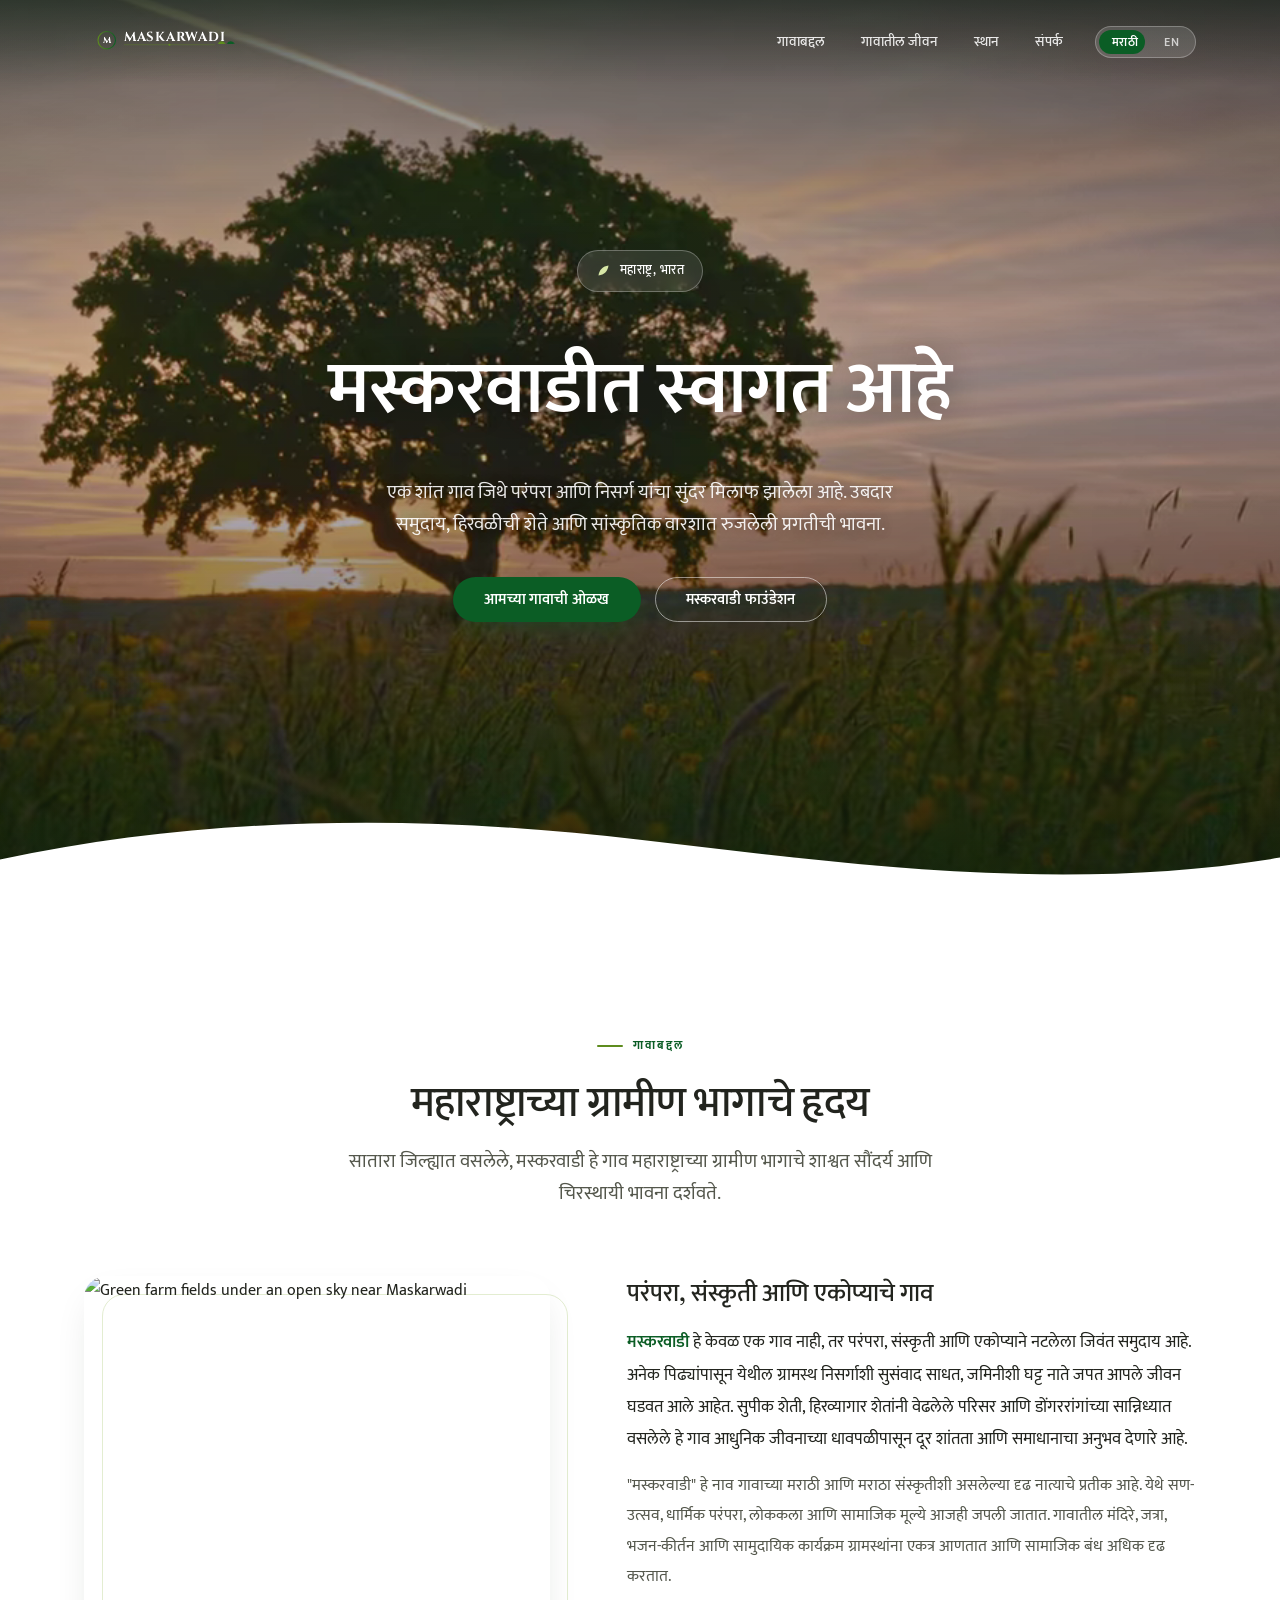
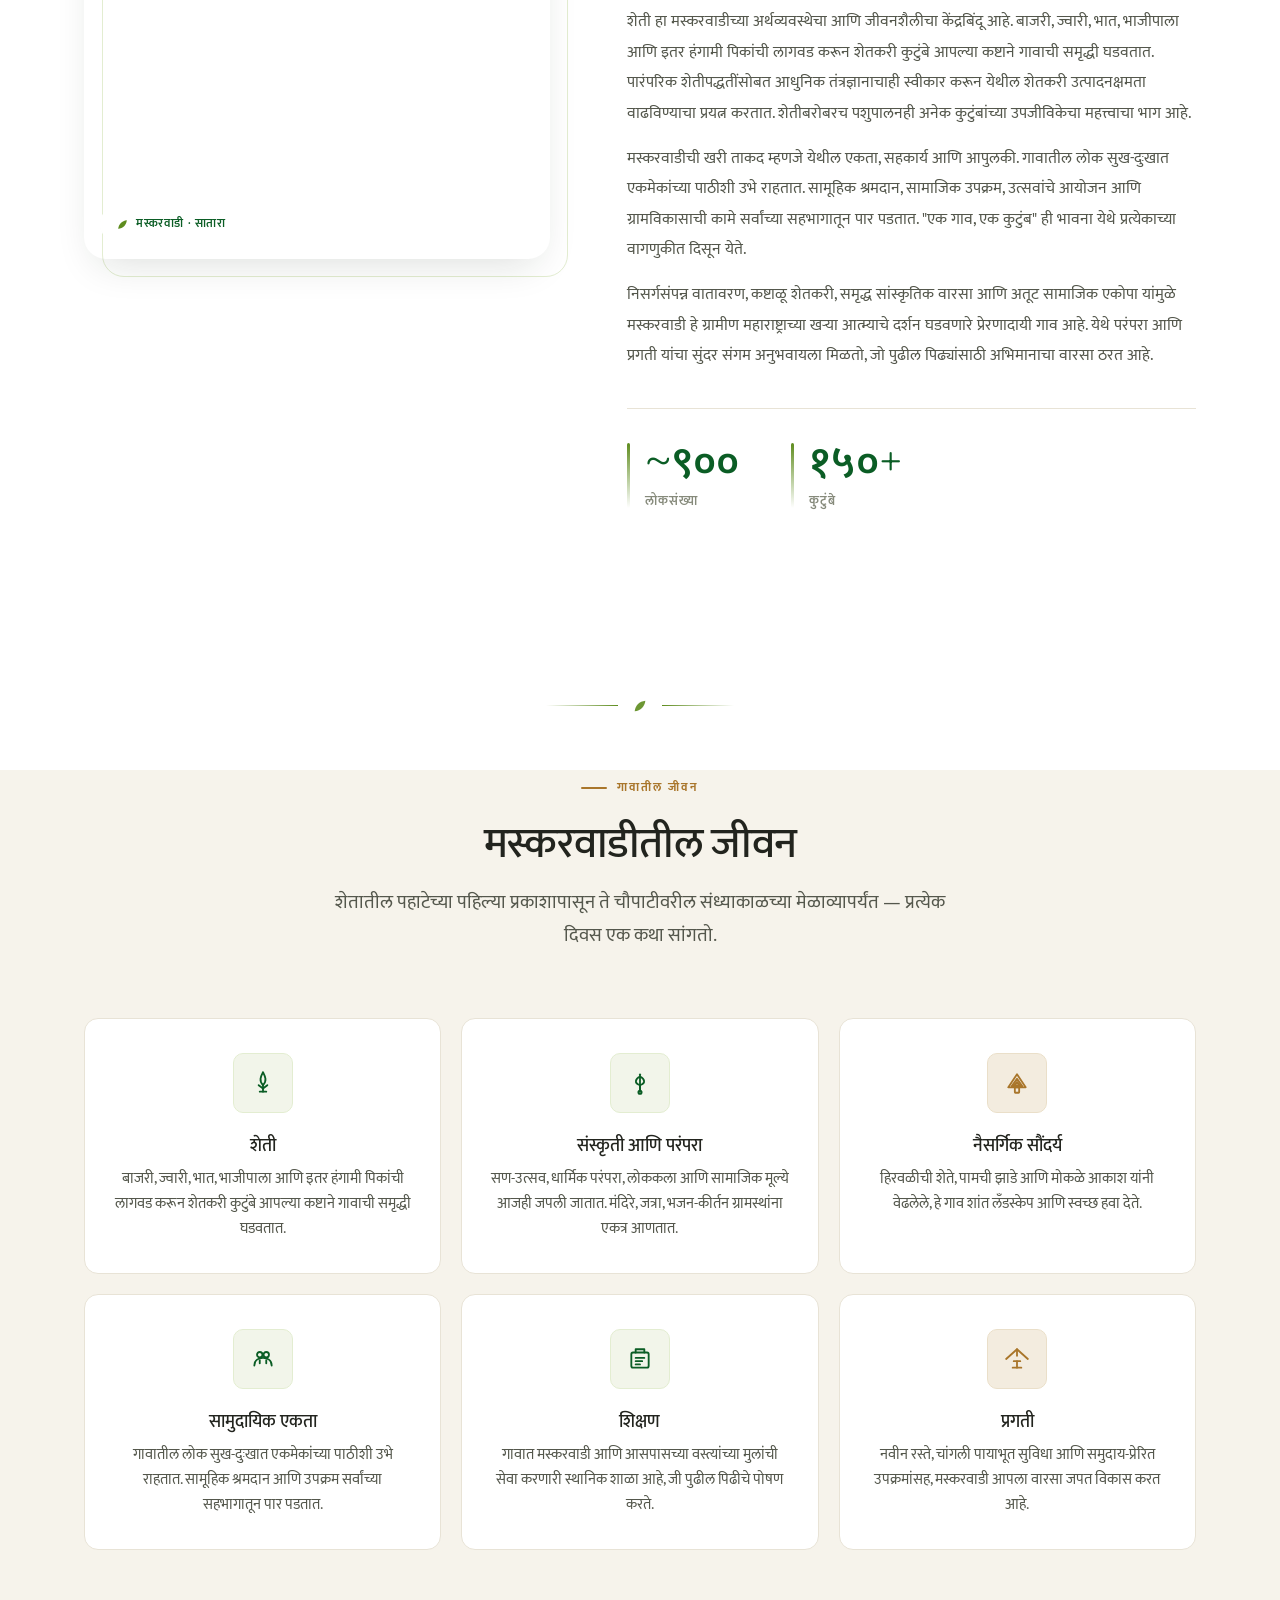
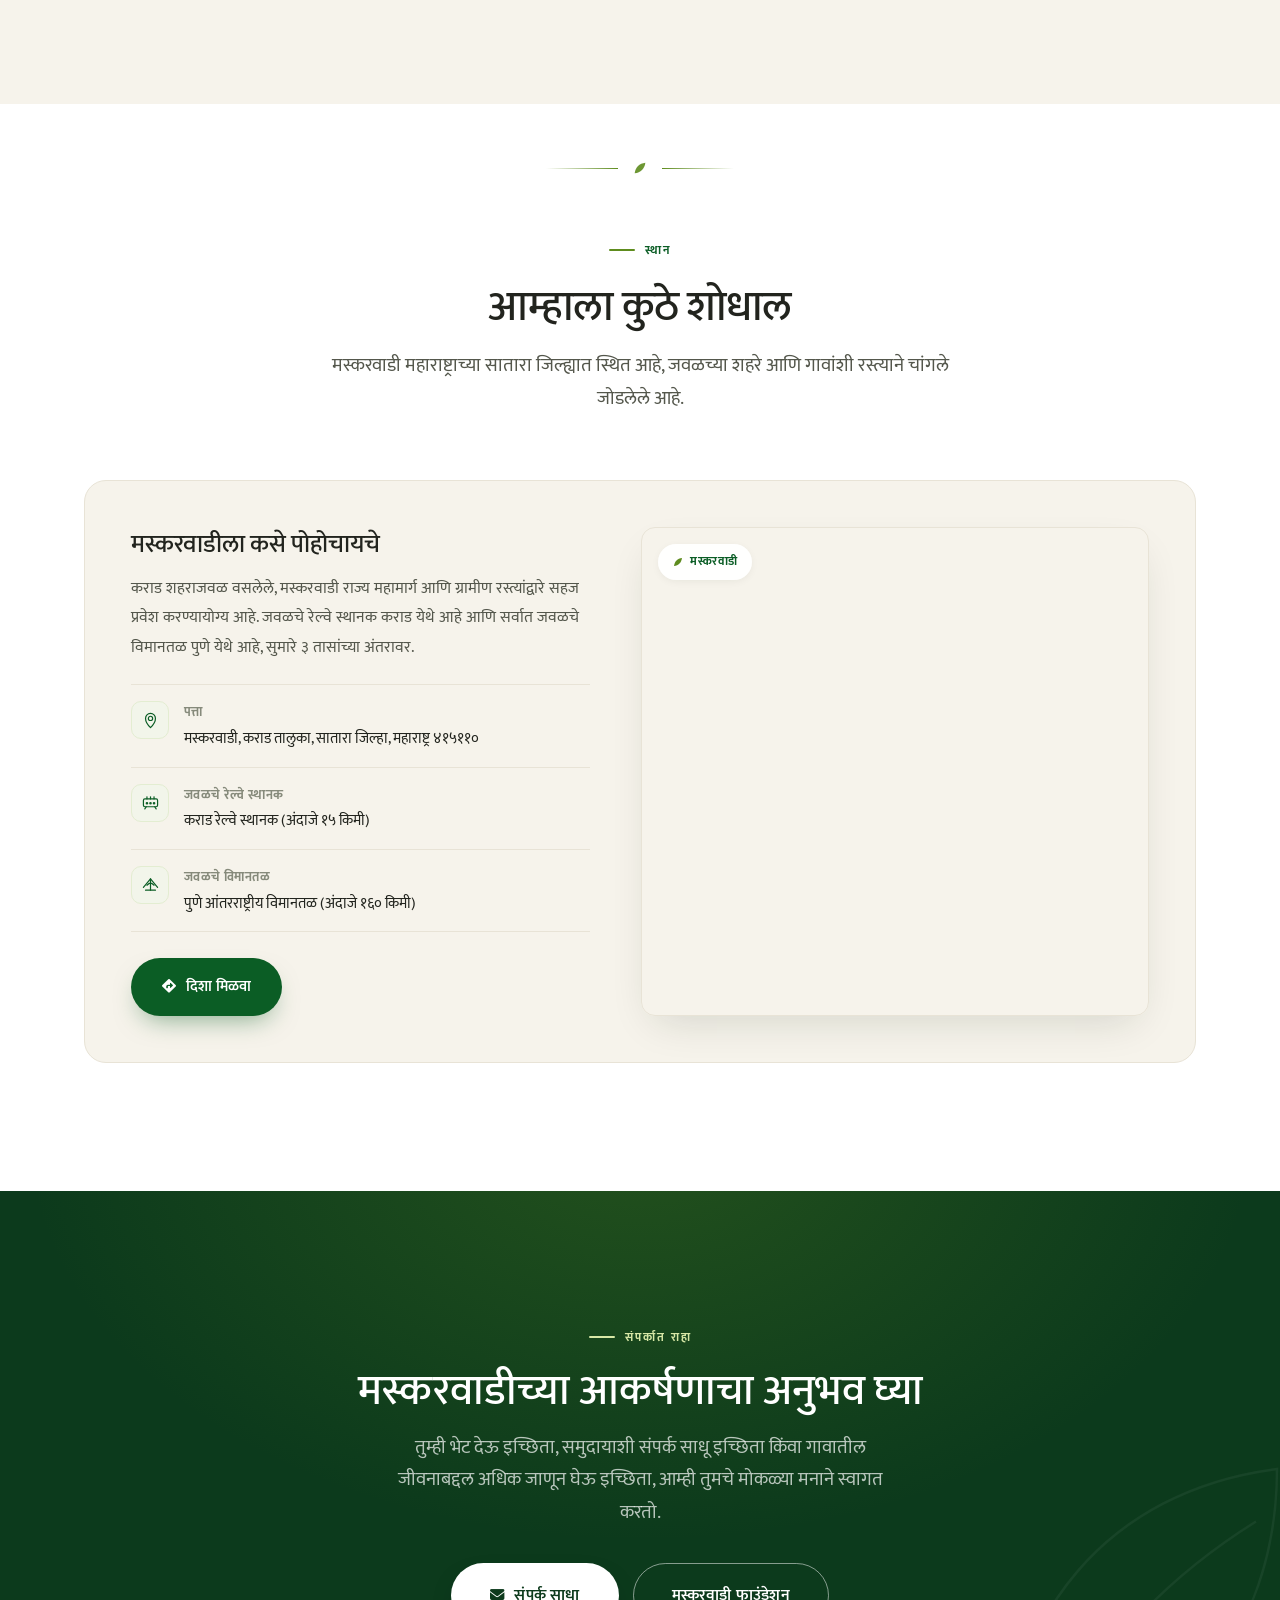
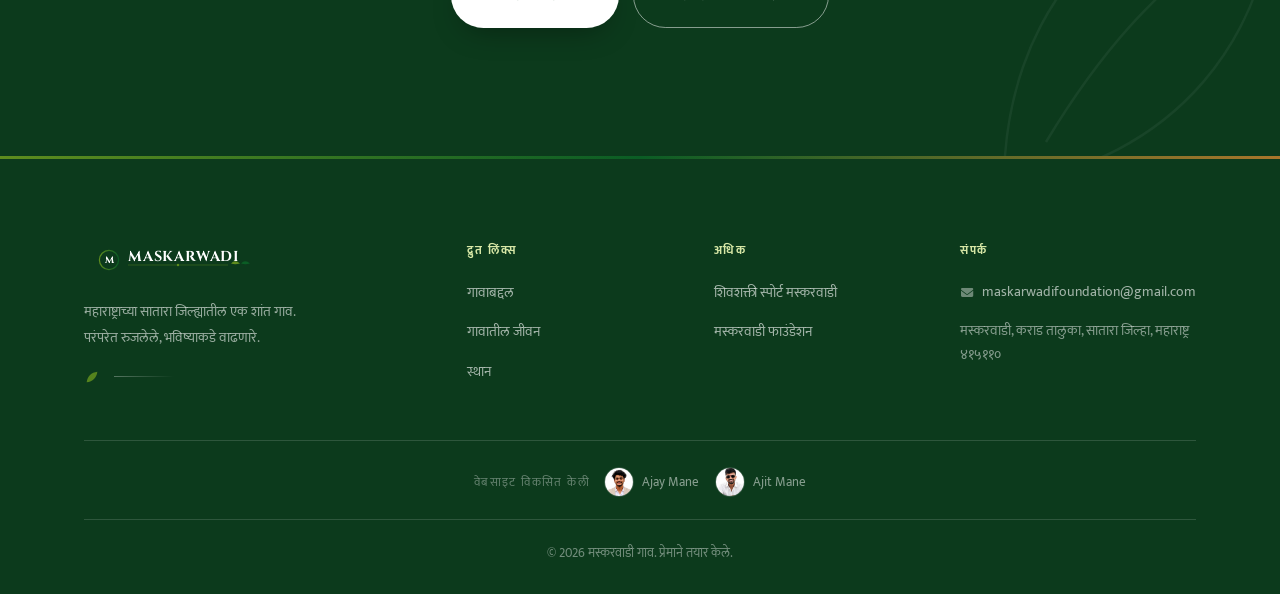
==== commit b28e2c81: "Rebuild village.css as one clean system; premium visual pass CSS cleanup - village.css rewritten as " ====
--- a/index.html
+++ b/index.html
@@ -4,15 +4,14 @@
   <meta charset="UTF-8">
   <meta name="viewport" content="width=device-width, initial-scale=1.0">
   <meta name="description" content="मस्करवाडी — महाराष्ट्राच्या हृदयातील एक शांत गाव, संस्कृती, समुदाय आणि नैसर्गिक सौंदर्याने समृद्ध.">
-  <meta name="theme-color" content="#0E2A17">
+  <meta name="theme-color" content="#0C3A1C">
   <title>मस्करवाडी | शांतता आणि प्रगतीचे गाव</title>
   <link rel="canonical" href="https://maskarwadi.com/">
 
   <link rel="preconnect" href="https://fonts.googleapis.com">
   <link rel="preconnect" href="https://fonts.gstatic.com" crossorigin>
-  <link href="https://fonts.googleapis.com/css2?family=Cinzel:wght@600;700&family=Fraunces:opsz,wght@9..40,400;9..40,500;9..40,600&family=Mukta:wght@400;500;600;700&display=swap" rel="stylesheet">
+  <link href="https://fonts.googleapis.com/css2?family=Cinzel:wght@600;700&family=Fraunces:ital,opsz,wght@0,9..40,400;0,9..40,500;0,9..40,600;1,9..40,500&family=Mukta:wght@400;500;600;700&display=swap" rel="stylesheet">
   <link rel="stylesheet" href="village.css">
-  <!-- Font Awesome (subset) -->
   <link rel="stylesheet" href="https://cdnjs.cloudflare.com/ajax/libs/font-awesome/6.5.0/css/all.min.css">
   <link rel="icon" type="image/svg+xml" href="favicon.svg">
 
@@ -28,13 +27,11 @@
   <meta property="og:image:height" content="630">
   <meta property="og:image:alt" content="Maskarwadi village landscape">
   <meta property="og:site_name" content="Maskarwadi">
-  <!-- Twitter Card -->
   <meta name="twitter:card" content="summary_large_image">
   <meta name="twitter:title" content="मस्करवाडी | शांतता आणि प्रगतीचे गाव">
   <meta name="twitter:description" content="मस्करवाडी — महाराष्ट्राच्या हृदयातील एक शांत गाव, संस्कृती, समुदाय आणि नैसर्गिक सौंदर्याने समृद्ध.">
   <meta name="twitter:image" content="https://maskarwadi.com/Images/og-image.jpg">
 
-  <!-- Structured Data (JSON-LD) -->
   <script type="application/ld+json">
   {
     "@context": "https://schema.org",
@@ -49,11 +46,7 @@
       "addressCountry": "IN",
       "postalCode": "415110"
     },
-    "geo": {
-      "@type": "GeoCoordinates",
-      "latitude": 17.225,
-      "longitude": 74.195
-    },
+    "geo": { "@type": "GeoCoordinates", "latitude": 17.225, "longitude": 74.195 },
     "url": "https://maskarwadi.com/",
     "image": "https://maskarwadi.com/Images/og-image.jpg"
   }
@@ -69,20 +62,19 @@
       <svg xmlns="http://www.w3.org/2000/svg" width="420" height="140" viewBox="0 0 420 140" aria-hidden="true">
         <defs>
           <linearGradient id="brand" x1="0%" y1="0%" x2="100%" y2="100%">
-            <stop offset="0%" stop-color="#6E9F17"/>
-            <stop offset="100%" stop-color="#0C6B29"/>
+            <stop offset="0%" stop-color="#5E8C1E"/>
+            <stop offset="100%" stop-color="#0B5D25"/>
           </linearGradient>
         </defs>
         <g transform="translate(50,30)">
-          <path d="M0 70 L0 0 L30 35 L60 0 L60 70"
-                fill="none" stroke="url(#brand)" stroke-width="8"
+          <path d="M0 70 L0 0 L30 35 L60 0 L60 70" fill="none" stroke="url(#brand)" stroke-width="8"
                 stroke-linecap="round" stroke-linejoin="round">
             <animate attributeName="stroke-dasharray" values="0,250;250,0" dur="1.8s" repeatCount="indefinite"/>
           </path>
         </g>
-        <text x="140" y="65" font-family="Cinzel, Georgia, serif" font-size="34" font-weight="700" fill="#0C6B29" letter-spacing="2">MASKARWADI</text>
-        <text x="140" y="92" font-family="Mukta, Arial, sans-serif" font-size="13" fill="#6E9F17" letter-spacing="5">HERITAGE • COMMUNITY • PROGRESS</text>
-        <rect x="140" y="108" width="180" height="4" rx="2" fill="#E8EFE1"/>
+        <text x="140" y="65" font-family="Cinzel, Georgia, serif" font-size="34" font-weight="700" fill="#0B5D25" letter-spacing="2">MASKARWADI</text>
+        <text x="140" y="92" font-family="Mukta, Arial, sans-serif" font-size="13" fill="#5E8C1E" letter-spacing="5">HERITAGE • COMMUNITY • PROGRESS</text>
+        <rect x="140" y="108" width="180" height="4" rx="2" fill="#E3EDD1"/>
         <rect x="140" y="108" width="60" height="4" rx="2" fill="url(#brand)">
           <animate attributeName="x" values="140;260;140" dur="1.5s" repeatCount="indefinite"/>
         </rect>
@@ -90,7 +82,6 @@
     </div>
   </div>
 
-  <!-- Scroll Progress -->
   <div class="scroll-progress" id="scrollProgress"></div>
 
   <!-- ===== HEADER ===== -->
@@ -100,8 +91,7 @@
         <svg class="logo-svg" viewBox="0 0 900 220" xmlns="http://www.w3.org/2000/svg" aria-hidden="true">
           <defs>
             <linearGradient id="hdrGrad" x1="0%" y1="0%" x2="100%" y2="0%">
-              <stop offset="0%" stop-color="#6E9F17"/>
-              <stop offset="100%" stop-color="#0C6B29"/>
+              <stop offset="0%" stop-color="#5E8C1E"/><stop offset="100%" stop-color="#0B5D25"/>
             </linearGradient>
           </defs>
           <g transform="translate(70,45)">
@@ -109,10 +99,10 @@
             <text x="55" y="72" text-anchor="middle" font-family="Cinzel,Georgia,serif" font-size="48" font-weight="700" fill="currentColor">M</text>
           </g>
           <text x="220" y="105" font-family="Cinzel,Georgia,serif" font-size="72" font-weight="700" letter-spacing="4" fill="currentColor">MASKARWADI</text>
-          <line x1="220" y1="125" x2="720" y2="125" stroke="#6E9F17" stroke-width="2"/>
-          <circle cx="470" cy="125" r="6" fill="#6E9F17"/>
-          <path d="M735 118 Q755 95 780 118 Q755 125 735 118Z" fill="#6E9F17"/>
-          <path d="M785 118 Q805 95 830 118 Q805 125 785 118Z" fill="#0C6B29"/>
+          <line x1="220" y1="125" x2="720" y2="125" stroke="#5E8C1E" stroke-width="2"/>
+          <circle cx="470" cy="125" r="6" fill="#5E8C1E"/>
+          <path d="M735 118 Q755 95 780 118 Q755 125 735 118Z" fill="#5E8C1E"/>
+          <path d="M785 118 Q805 95 830 118 Q805 125 785 118Z" fill="#0B5D25"/>
         </svg>
       </a>
       <div class="nav-group">
@@ -147,42 +137,52 @@
       </video>
     </div>
     <div class="hero-overlay"></div>
+
     <div class="hero-content">
-      <div class="hero-badge reveal visible"><i class="fas fa-leaf" aria-hidden="true"></i> <span data-i18n="hero_badge">महाराष्ट्र, भारत</span></div>
-      <h1 class="reveal visible delay-1">
-        <span data-i18n="hero_welcome">मस्करवाडीत स्वागत आहे</span>
-      </h1>
+      <span class="hero-badge reveal visible">
+        <svg class="leaf" viewBox="0 0 24 24" aria-hidden="true"><path d="M20 4C11 5 5 11 4 20c9-1 15-7 16-16Z"/></svg>
+        <span data-i18n="hero_badge">महाराष्ट्र, भारत</span>
+      </span>
+      <h1 class="reveal visible delay-1"><span data-i18n="hero_welcome">मस्करवाडीत स्वागत आहे</span></h1>
       <p class="reveal visible delay-2" data-i18n="hero_subtitle">
         एक शांत गाव जिथे परंपरा आणि निसर्ग यांचा सुंदर मिलाफ झालेला आहे. उबदार समुदाय, हिरवळीची शेते आणि सांस्कृतिक वारशात रुजलेली प्रगतीची भावना.
       </p>
       <div class="hero-buttons reveal visible delay-3">
         <a href="#about" class="btn btn-primary" data-i18n="hero_btn1">आमच्या गावाची ओळख</a>
-        <a href="https://foundation.maskarwadi.com/" class="btn btn-secondary" data-i18n="hero_btn2">मस्करवाडी फाउंडेशन</a>
-      </div>
-    </div>
-
-    <div class="hero-scroll" aria-hidden="true">
-      <span data-i18n="hero_scroll">स्क्रोल करा</span>
-      <div class="mouse"></div>
+        <a href="https://foundation.maskarwadi.com/" class="btn btn-ghost" data-i18n="hero_btn2">मस्करवाडी फाउंडेशन</a>
+      </div>
+    </div>
+
+    <div class="hero-curve" aria-hidden="true">
+      <svg viewBox="0 0 1440 100" preserveAspectRatio="none" xmlns="http://www.w3.org/2000/svg">
+        <path d="M0,100 L0,54 C240,4 480,4 720,32 C960,60 1200,92 1440,52 L1440,100 Z"></path>
+      </svg>
     </div>
   </section>
 
   <!-- ===== ABOUT ===== -->
-  <section class="about-section" id="about">
+  <section class="section section--paper" id="about">
     <div class="container">
       <div class="section-head text-center reveal">
-        <span class="section-tag section-tag--green"><i class="fas fa-house-chimney" aria-hidden="true"></i> <span data-i18n="about_tag">गावाबद्दल</span></span>
+        <span class="section-tag" data-i18n="about_tag">गावाबद्दल</span>
         <h2 class="section-title" data-i18n="about_title">महाराष्ट्राच्या ग्रामीण भागाचे हृदय</h2>
-        <p class="section-subtitle" data-i18n="about_subtitle">
+        <p class="section-intro" data-i18n="about_subtitle">
           सातारा जिल्ह्यात वसलेले, मस्करवाडी हे गाव महाराष्ट्राच्या ग्रामीण भागाचे शाश्वत सौंदर्य आणि चिरस्थायी भावना दर्शवते.
         </p>
       </div>
 
       <div class="about-grid">
-        <div class="about-image-wrap reveal-left">
-          <img src="https://images.unsplash.com/photo-1500382017468-9049fed747ef?ixlib=rb-4.0.3&auto=format&fit=crop&w=800&q=80"
-               alt="Green farm fields under an open sky near Maskarwadi" width="800" height="1000" loading="lazy">
-        </div>
+        <div class="about-media reveal-left">
+          <div class="about-image-wrap">
+            <img src="https://images.unsplash.com/photo-1500382017468-9049fed747ef?ixlib=rb-4.0.3&auto=format&fit=crop&w=800&q=80"
+                 alt="Green farm fields under an open sky near Maskarwadi" width="800" height="1000" loading="lazy">
+          </div>
+          <span class="about-image-tag">
+            <svg class="leaf" viewBox="0 0 24 24" aria-hidden="true"><path d="M20 4C11 5 5 11 4 20c9-1 15-7 16-16Z"/></svg>
+            <span data-i18n="about_media_tag">मस्करवाडी · सातारा</span>
+          </span>
+        </div>
+
         <div class="about-text reveal-right">
           <h3 data-i18n="about_heading">परंपरा, संस्कृती आणि एकोप्याचे गाव</h3>
           <p>
@@ -215,13 +215,19 @@
     </div>
   </section>
 
+  <div class="section-divider" aria-hidden="true">
+    <div class="leaf-rule">
+      <svg class="leaf" viewBox="0 0 24 24"><path d="M20 4C11 5 5 11 4 20c9-1 15-7 16-16Z"/></svg>
+    </div>
+  </div>
+
   <!-- ===== VILLAGE LIFE / FEATURES ===== -->
-  <section class="features-section" id="life">
+  <section class="section section--sand" id="life">
     <div class="container">
       <div class="section-head text-center reveal">
-        <span class="section-tag section-tag--forest"><i class="fas fa-sun" aria-hidden="true"></i> <span data-i18n="life_tag">गावातील जीवन</span></span>
+        <span class="section-tag section-tag--accent" data-i18n="life_tag">गावातील जीवन</span>
         <h2 class="section-title" data-i18n="life_title">मस्करवाडीतील जीवन</h2>
-        <p class="section-subtitle" data-i18n="life_subtitle">
+        <p class="section-intro" data-i18n="life_subtitle">
           शेतातील पहाटेच्या पहिल्या प्रकाशापासून ते चौपाटीवरील संध्याकाळच्या मेळाव्यापर्यंत — प्रत्येक दिवस एक कथा सांगतो.
         </p>
       </div>
@@ -229,12 +235,9 @@
       <div class="features-grid">
         <div class="feature-card reveal delay-1">
           <div class="feature-icon">
-            <svg class="svg-icon" viewBox="0 0 24 24" xmlns="http://www.w3.org/2000/svg" aria-hidden="true">
-              <path d="M12 2 C10 6 8 10 12 14 C16 10 14 6 12 2Z"/>
-              <line x1="12" y1="14" x2="12" y2="20"/>
-              <line x1="9" y1="20" x2="15" y2="20"/>
-              <line x1="12" y1="17" x2="8" y2="14"/>
-              <line x1="12" y1="17" x2="16" y2="14"/>
+            <svg class="svg-icon" viewBox="0 0 24 24" aria-hidden="true">
+              <path d="M12 2 C10 6 8 10 12 14 C16 10 14 6 12 2Z"/><line x1="12" y1="14" x2="12" y2="20"/>
+              <line x1="9" y1="20" x2="15" y2="20"/><line x1="12" y1="17" x2="8" y2="14"/><line x1="12" y1="17" x2="16" y2="14"/>
             </svg>
           </div>
           <h3 data-i18n="feat1_title">शेती</h3>
@@ -242,11 +245,9 @@
         </div>
         <div class="feature-card reveal delay-2">
           <div class="feature-icon">
-            <svg class="svg-icon" viewBox="0 0 24 24" xmlns="http://www.w3.org/2000/svg" aria-hidden="true">
-              <path d="M12 4 L12 20"/>
-              <path d="M12 6 C8 8 6 12 12 14 C18 12 16 8 12 6Z"/>
-              <line x1="12" y1="14" x2="12" y2="20"/>
-              <circle cx="12" cy="20.5" r="1.5"/>
+            <svg class="svg-icon" viewBox="0 0 24 24" aria-hidden="true">
+              <path d="M12 4 L12 20"/><path d="M12 6 C8 8 6 12 12 14 C18 12 16 8 12 6Z"/>
+              <line x1="12" y1="14" x2="12" y2="20"/><circle cx="12" cy="20.5" r="1.5"/>
             </svg>
           </div>
           <h3 data-i18n="feat2_title">संस्कृती आणि परंपरा</h3>
@@ -254,10 +255,8 @@
         </div>
         <div class="feature-card reveal delay-3">
           <div class="feature-icon">
-            <svg class="svg-icon" viewBox="0 0 24 24" xmlns="http://www.w3.org/2000/svg" aria-hidden="true">
-              <path d="M12 4 L4 16 L20 16 Z"/>
-              <path d="M12 8 L7 15 L17 15 Z"/>
-              <path d="M12 11 L9 14 L15 14 Z"/>
+            <svg class="svg-icon" viewBox="0 0 24 24" aria-hidden="true">
+              <path d="M12 4 L4 16 L20 16 Z"/><path d="M12 8 L7 15 L17 15 Z"/><path d="M12 11 L9 14 L15 14 Z"/>
               <rect x="10" y="16" width="4" height="5" rx="0.5"/>
             </svg>
           </div>
@@ -266,12 +265,9 @@
         </div>
         <div class="feature-card reveal delay-1">
           <div class="feature-icon">
-            <svg class="svg-icon" viewBox="0 0 24 24" xmlns="http://www.w3.org/2000/svg" aria-hidden="true">
-              <circle cx="9" cy="8" r="2.5"/>
-              <circle cx="15" cy="8" r="2.5"/>
-              <path d="M4 18 C4 13 8 11 12 11 C16 11 20 13 20 18"/>
-              <line x1="9" y1="13" x2="9" y2="16"/>
-              <line x1="15" y1="13" x2="15" y2="16"/>
+            <svg class="svg-icon" viewBox="0 0 24 24" aria-hidden="true">
+              <circle cx="9" cy="8" r="2.5"/><circle cx="15" cy="8" r="2.5"/>
+              <path d="M4 18 C4 13 8 11 12 11 C16 11 20 13 20 18"/><line x1="9" y1="13" x2="9" y2="16"/><line x1="15" y1="13" x2="15" y2="16"/>
             </svg>
           </div>
           <h3 data-i18n="feat4_title">सामुदायिक एकता</h3>
@@ -279,12 +275,9 @@
         </div>
         <div class="feature-card reveal delay-2">
           <div class="feature-icon">
-            <svg class="svg-icon" viewBox="0 0 24 24" xmlns="http://www.w3.org/2000/svg" aria-hidden="true">
-              <rect x="4" y="6" width="16" height="14" rx="1.5"/>
-              <line x1="8" y1="11" x2="16" y2="11"/>
-              <line x1="8" y1="14" x2="14" y2="14"/>
-              <line x1="8" y1="17" x2="12" y2="17"/>
-              <path d="M8 6 L8 3 L16 3 L16 6"/>
+            <svg class="svg-icon" viewBox="0 0 24 24" aria-hidden="true">
+              <rect x="4" y="6" width="16" height="14" rx="1.5"/><line x1="8" y1="11" x2="16" y2="11"/>
+              <line x1="8" y1="14" x2="14" y2="14"/><line x1="8" y1="17" x2="12" y2="17"/><path d="M8 6 L8 3 L16 3 L16 6"/>
             </svg>
           </div>
           <h3 data-i18n="feat5_title">शिक्षण</h3>
@@ -292,12 +285,9 @@
         </div>
         <div class="feature-card reveal delay-3">
           <div class="feature-icon">
-            <svg class="svg-icon" viewBox="0 0 24 24" xmlns="http://www.w3.org/2000/svg" aria-hidden="true">
-              <path d="M2 12 L12 3 L22 12"/>
-              <path d="M12 3 L12 9"/>
-              <line x1="8" y1="20" x2="16" y2="20"/>
-              <line x1="12" y1="20" x2="12" y2="14"/>
-              <line x1="9" y1="14" x2="15" y2="14"/>
+            <svg class="svg-icon" viewBox="0 0 24 24" aria-hidden="true">
+              <path d="M2 12 L12 3 L22 12"/><path d="M12 3 L12 9"/><line x1="8" y1="20" x2="16" y2="20"/>
+              <line x1="12" y1="20" x2="12" y2="14"/><line x1="9" y1="14" x2="15" y2="14"/>
             </svg>
           </div>
           <h3 data-i18n="feat6_title">प्रगती</h3>
@@ -307,19 +297,25 @@
     </div>
   </section>
 
+  <div class="section-divider" aria-hidden="true">
+    <div class="leaf-rule">
+      <svg class="leaf" viewBox="0 0 24 24"><path d="M20 4C11 5 5 11 4 20c9-1 15-7 16-16Z"/></svg>
+    </div>
+  </div>
+
   <!-- ===== LOCATION ===== -->
-  <section class="location-section" id="location">
+  <section class="section section--paper" id="location">
     <div class="container">
       <div class="section-head text-center reveal">
-        <span class="section-tag section-tag--green"><i class="fas fa-location-dot" aria-hidden="true"></i> <span data-i18n="loc_tag">स्थान</span></span>
+        <span class="section-tag" data-i18n="loc_tag">स्थान</span>
         <h2 class="section-title" data-i18n="loc_title">आम्हाला कुठे शोधाल</h2>
-        <p class="section-subtitle" data-i18n="loc_subtitle">
+        <p class="section-intro" data-i18n="loc_subtitle">
           मस्करवाडी महाराष्ट्राच्या सातारा जिल्ह्यात स्थित आहे, जवळच्या शहरे आणि गावांशी रस्त्याने चांगले जोडलेले आहे.
         </p>
       </div>
 
-      <div class="location-grid">
-        <div class="location-info reveal-left">
+      <div class="location-panel reveal">
+        <div class="location-info">
           <h3 data-i18n="loc_heading">मस्करवाडीला कसे पोहोचायचे</h3>
           <p data-i18n="loc_p">
             कराड शहराजवळ वसलेले, मस्करवाडी राज्य महामार्ग आणि ग्रामीण रस्त्यांद्वारे सहज प्रवेश करण्यायोग्य आहे. जवळचे रेल्वे स्थानक कराड येथे आहे आणि सर्वात जवळचे विमानतळ पुणे येथे आहे, सुमारे ३ तासांच्या अंतरावर.
@@ -327,9 +323,8 @@
           <div class="location-details">
             <div class="location-detail">
               <div class="icon">
-                <svg class="svg-icon" viewBox="0 0 24 24" xmlns="http://www.w3.org/2000/svg" aria-hidden="true">
-                  <path d="M12 2 C8 2 5 5 5 9 C5 15 12 22 12 22 C12 22 19 15 19 9 C19 5 16 2 12 2Z"/>
-                  <circle cx="12" cy="9" r="3"/>
+                <svg class="svg-icon" viewBox="0 0 24 24" aria-hidden="true">
+                  <path d="M12 2 C8 2 5 5 5 9 C5 15 12 22 12 22 C12 22 19 15 19 9 C19 5 16 2 12 2Z"/><circle cx="12" cy="9" r="3"/>
                 </svg>
               </div>
               <div class="info">
@@ -339,16 +334,10 @@
             </div>
             <div class="location-detail">
               <div class="icon">
-                <svg class="svg-icon" viewBox="0 0 24 24" xmlns="http://www.w3.org/2000/svg" aria-hidden="true">
-                  <rect x="2" y="7" width="20" height="11" rx="2"/>
-                  <line x1="6" y1="18" x2="4" y2="21"/>
-                  <line x1="18" y1="18" x2="20" y2="21"/>
-                  <circle cx="7" cy="13" r="1"/>
-                  <circle cx="12" cy="13" r="1"/>
-                  <circle cx="17" cy="13" r="1"/>
-                  <line x1="7" y1="7" x2="7" y2="4"/>
-                  <line x1="12" y1="7" x2="12" y2="4"/>
-                  <line x1="17" y1="7" x2="17" y2="4"/>
+                <svg class="svg-icon" viewBox="0 0 24 24" aria-hidden="true">
+                  <rect x="2" y="7" width="20" height="11" rx="2"/><line x1="6" y1="18" x2="4" y2="21"/><line x1="18" y1="18" x2="20" y2="21"/>
+                  <circle cx="7" cy="13" r="1"/><circle cx="12" cy="13" r="1"/><circle cx="17" cy="13" r="1"/>
+                  <line x1="7" y1="7" x2="7" y2="4"/><line x1="12" y1="7" x2="12" y2="4"/><line x1="17" y1="7" x2="17" y2="4"/>
                 </svg>
               </div>
               <div class="info">
@@ -358,10 +347,8 @@
             </div>
             <div class="location-detail">
               <div class="icon">
-                <svg class="svg-icon" viewBox="0 0 24 24" xmlns="http://www.w3.org/2000/svg" aria-hidden="true">
-                  <path d="M2 16 L12 4 L22 16"/>
-                  <line x1="12" y1="4" x2="12" y2="20"/>
-                  <line x1="5" y1="20" x2="19" y2="20"/>
+                <svg class="svg-icon" viewBox="0 0 24 24" aria-hidden="true">
+                  <path d="M2 16 L12 4 L22 16"/><line x1="12" y1="4" x2="12" y2="20"/><line x1="5" y1="20" x2="19" y2="20"/>
                   <path d="M7 13 C7 13 10 10 12 10 C14 10 17 13 17 13"/>
                 </svg>
               </div>
@@ -371,13 +358,22 @@
               </div>
             </div>
           </div>
-        </div>
-        <div class="location-map reveal-right">
+          <a class="btn btn-primary" href="https://www.google.com/maps/dir/?api=1&destination=17.2250,74.1950"
+             target="_blank" rel="noopener">
+            <i class="fas fa-diamond-turn-right" aria-hidden="true"></i>
+            <span data-i18n="loc_directions">दिशा मिळवा</span>
+          </a>
+        </div>
+
+        <div class="location-map">
+          <span class="map-pin">
+            <svg class="leaf" viewBox="0 0 24 24" aria-hidden="true"><path d="M20 4C11 5 5 11 4 20c9-1 15-7 16-16Z"/></svg>
+            <span data-i18n="map_label">मस्करवाडी</span>
+          </span>
           <iframe
             title="Maskarwadi location map"
             src="https://www.openstreetmap.org/export/embed.html?bbox=74.1650%2C17.2000%2C74.2250%2C17.2500&amp;layer=mapnik&amp;marker=17.2250%2C74.1950"
-            loading="lazy"
-            referrerpolicy="no-referrer-when-downgrade">
+            loading="lazy" referrerpolicy="no-referrer-when-downgrade">
           </iframe>
         </div>
       </div>
@@ -386,16 +382,22 @@
 
   <!-- ===== CTA ===== -->
   <section class="cta-section" id="contact">
+    <svg class="cta-leaf" viewBox="0 0 200 200" aria-hidden="true">
+      <path d="M170 30C170 110 120 170 40 180C40 100 90 40 170 30Z"/>
+      <path d="M60 160C90 110 120 80 160 55"/>
+    </svg>
     <div class="container">
       <div class="reveal-scale">
+        <span class="section-tag section-tag--light" data-i18n="cta_tag">संपर्कात राहा</span>
         <h2 data-i18n="cta_title">मस्करवाडीच्या आकर्षणाचा अनुभव घ्या</h2>
         <p data-i18n="cta_subtitle">
           तुम्ही भेट देऊ इच्छिता, समुदायाशी संपर्क साधू इच्छिता किंवा गावातील जीवनाबद्दल अधिक जाणून घेऊ इच्छिता, आम्ही तुमचे मोकळ्या मनाने स्वागत करतो.
         </p>
-        <div class="hero-buttons" style="justify-content: center;">
-          <a href="mailto:maskarwadifoundation@gmail.com" class="btn btn-secondary btn-lg">
+        <div class="cta-buttons">
+          <a href="mailto:maskarwadifoundation@gmail.com" class="btn btn-light btn-lg">
             <i class="fas fa-envelope" aria-hidden="true"></i> <span data-i18n="cta_btn">संपर्क साधा</span>
           </a>
+          <a href="https://foundation.maskarwadi.com/" class="btn btn-ghost btn-lg" data-i18n="hero_btn2">मस्करवाडी फाउंडेशन</a>
         </div>
       </div>
     </div>
@@ -411,8 +413,7 @@
           <svg class="footer-logo-svg" viewBox="0 0 900 220" xmlns="http://www.w3.org/2000/svg" aria-hidden="true">
             <defs>
               <linearGradient id="ftrGrad" x1="0%" y1="0%" x2="100%" y2="0%">
-                <stop offset="0%" stop-color="#6E9F17"/>
-                <stop offset="100%" stop-color="#0C6B29"/>
+                <stop offset="0%" stop-color="#5E8C1E"/><stop offset="100%" stop-color="#0B5D25"/>
               </linearGradient>
             </defs>
             <g transform="translate(70,45)">
@@ -420,14 +421,15 @@
               <text x="55" y="72" text-anchor="middle" font-family="Cinzel,Georgia,serif" font-size="48" font-weight="700" fill="#fff">M</text>
             </g>
             <text x="220" y="105" font-family="Cinzel,Georgia,serif" font-size="72" font-weight="700" letter-spacing="4" fill="#fff">MASKARWADI</text>
-            <line x1="220" y1="125" x2="720" y2="125" stroke="#6E9F17" stroke-width="2"/>
-            <circle cx="470" cy="125" r="6" fill="#6E9F17"/>
-            <path d="M735 118 Q755 95 780 118 Q755 125 735 118Z" fill="#6E9F17"/>
-            <path d="M785 118 Q805 95 830 118 Q805 125 785 118Z" fill="#0C6B29"/>
+            <line x1="220" y1="125" x2="720" y2="125" stroke="#5E8C1E" stroke-width="2"/>
+            <circle cx="470" cy="125" r="6" fill="#5E8C1E"/>
+            <path d="M735 118 Q755 95 780 118 Q755 125 735 118Z" fill="#5E8C1E"/>
+            <path d="M785 118 Q805 95 830 118 Q805 125 785 118Z" fill="#0B5D25"/>
           </svg>
-          <p data-i18n="footer_desc">
-            महाराष्ट्राच्या सातारा जिल्ह्यातील एक शांत गाव. परंपरेत रुजलेले, भविष्याकडे वाढणारे.
-          </p>
+          <p data-i18n="footer_desc">महाराष्ट्राच्या सातारा जिल्ह्यातील एक शांत गाव. परंपरेत रुजलेले, भविष्याकडे वाढणारे.</p>
+          <div class="leaf-rule" aria-hidden="true">
+            <svg class="leaf" viewBox="0 0 24 24"><path d="M20 4C11 5 5 11 4 20c9-1 15-7 16-16Z"/></svg>
+          </div>
         </div>
         <div>
           <h4 data-i18n="footer_links">द्रुत लिंक्स</h4>
@@ -435,31 +437,34 @@
             <li><a href="#about" data-i18n="nav_about">गावाबद्दल</a></li>
             <li><a href="#life" data-i18n="nav_life">गावातील जीवन</a></li>
             <li><a href="#location" data-i18n="nav_location">स्थान</a></li>
+          </ul>
+        </div>
+        <div>
+          <h4 data-i18n="footer_more">अधिक</h4>
+          <ul>
             <li><a href="/shivshakti-sport/" data-i18n="nav_sport">शिवशक्ती स्पोर्ट मस्करवाडी</a></li>
+            <li><a href="https://foundation.maskarwadi.com/" data-i18n="hero_btn2">मस्करवाडी फाउंडेशन</a></li>
           </ul>
         </div>
-        <div>
+        <div class="footer-contact">
           <h4 data-i18n="footer_connect">संपर्क</h4>
-          <ul>
-            <li><a href="mailto:maskarwadifoundation@gmail.com"><i class="fas fa-envelope" aria-hidden="true"></i> <span data-i18n="footer_email">ईमेल करा</span></a></li>
-            <li><a href="https://foundation.maskarwadi.com/"><i class="fas fa-hand-holding-heart" aria-hidden="true"></i> <span data-i18n="hero_btn2">मस्करवाडी फाउंडेशन</span></a></li>
-            <li><a href="/shivshakti-sport/"><i class="fas fa-baseball" aria-hidden="true"></i> <span data-i18n="nav_sport">शिवशक्ती स्पोर्ट मस्करवाडी</span></a></li>
-          </ul>
+          <a href="mailto:maskarwadifoundation@gmail.com"><i class="fas fa-envelope" aria-hidden="true"></i> maskarwadifoundation@gmail.com</a>
+          <address data-i18n="loc_addr_val">मस्करवाडी, कराड तालुका, सातारा जिल्हा, महाराष्ट्र ४१५११०</address>
         </div>
       </div>
 
       <div class="footer-dev">
-        <h4 data-i18n="footer_dev_heading">वेबसाइट विकसित केली</h4>
-        <div class="footer-dev-grid">
-          <div class="footer-dev-card">
-            <img src="Images/ajay-mane.jpg" alt="Ajay Mane" class="footer-dev-img" width="108" height="108" loading="lazy">
-            <span class="footer-dev-name">Ajay Mane</span>
-          </div>
-          <div class="footer-dev-card">
-            <img src="Images/ajit-mane.jpg" alt="Ajit Mane" class="footer-dev-img" width="108" height="108" loading="lazy">
-            <span class="footer-dev-name">Ajit Mane</span>
-          </div>
-        </div>
+        <span class="footer-dev-label" data-i18n="footer_dev_heading">वेबसाइट विकसित केली</span>
+        <span class="footer-dev-people">
+          <span class="footer-dev-person">
+            <img src="Images/ajay-mane.jpg" alt="Ajay Mane" width="60" height="60" loading="lazy">
+            <span>Ajay Mane</span>
+          </span>
+          <span class="footer-dev-person">
+            <img src="Images/ajit-mane.jpg" alt="Ajit Mane" width="60" height="60" loading="lazy">
+            <span>Ajit Mane</span>
+          </span>
+        </span>
       </div>
 
       <div class="footer-bottom">
@@ -469,6 +474,5 @@
   </footer>
 
   <script src="village.js"></script>
-
 </body>
 </html>
--- a/village.css
+++ b/village.css
@@ -1,67 +1,78 @@
 /* ============================================================
    MASKARWADI — Design System
-   Warm, elegant, modern. Rooted in village identity.
-   Palette: olive + forest green on warm off-white, clay accent.
-   ============================================================ */
-
-/* ===== RESET & BASE ===== */
+   One source of truth. Village · Nature · Community · Progress.
+   ------------------------------------------------------------
+   1. Tokens            5. Header / Nav        9.  Location
+   2. Base / Reset      6. Hero               10. CTA
+   3. Typography        7. Sections           11. Footer
+   4. Buttons          8. About / Features    12. Motion / Loader / Responsive
+   ============================================================ */
+
+/* ============================================================
+   1. TOKENS
+   ============================================================ */
+:root {
+  /* Greens */
+  --green:          #5E8C1E;   /* primary olive — accents, hairlines, icons */
+  --green-deep:     #0B5D25;   /* forest — primary buttons, tag text */
+  --green-forest:   #0C3A1C;   /* darkest — dark sections */
+  --green-050:      #F2F5EA;   /* faint tint surface */
+  --green-100:      #E3EDD1;   /* tint surface / borders */
+
+  /* Neutrals — warm */
+  --paper:          #FFFFFF;
+  --sand:           #F6F3EB;   /* warm off-white alt background */
+  --ink:            #22241E;   /* primary text */
+  --ink-2:          #54574C;   /* secondary text */
+  --ink-3:          #868A7B;   /* muted text / metadata */
+  --line:           #E8E3D6;   /* hairline borders */
+
+  /* Earthy accent — used very sparingly */
+  --accent:         #A9762B;
+  --accent-050:     #F3ECDF;
+
+  /* On dark surfaces */
+  --on-dark:        rgba(255,255,255,0.88);
+  --on-dark-2:      rgba(255,255,255,0.64);
+  --on-dark-line:   rgba(255,255,255,0.14);
+
+  /* Shadows — soft, green-tinted */
+  --shadow-sm:      0 2px 10px -2px rgba(18,38,18,0.08);
+  --shadow-md:      0 16px 40px -14px rgba(18,38,18,0.16);
+
+  /* Radii */
+  --r-lg:           22px;
+  --r-md:           14px;
+  --r-sm:           10px;
+  --r-pill:         999px;
+
+  /* Layout */
+  --wrap:           1180px;
+  --gutter:         clamp(20px, 5vw, 34px);
+  --section:        clamp(72px, 10vw, 132px);
+
+  /* Type */
+  --font-body:      'Mukta', 'Segoe UI', system-ui, -apple-system, sans-serif;
+  --font-display:   'Fraunces', 'Mukta', Georgia, 'Times New Roman', serif;
+
+  --fs-hero:        clamp(2.7rem, 6vw, 4.6rem);
+  --fs-h2:          clamp(1.95rem, 3.4vw, 2.7rem);
+  --fs-h3:          clamp(1.25rem, 2vw, 1.55rem);
+  --fs-lead:        clamp(1.05rem, 1.5vw, 1.2rem);
+  --fs-body:        1rem;
+  --fs-card:        1.12rem;
+  --fs-label:       0.72rem;
+  --fs-meta:        0.8rem;
+
+  /* Motion */
+  --t:              0.28s cubic-bezier(0.16, 1, 0.3, 1);
+  --t-slow:         0.6s  cubic-bezier(0.16, 1, 0.3, 1);
+}
+
+/* ============================================================
+   2. BASE / RESET
+   ============================================================ */
 *, *::before, *::after { box-sizing: border-box; margin: 0; padding: 0; }
-
-:root {
-  /* ---- Brand greens ---- */
-  --green:         #6E9F17;   /* olive — primary */
-  --green-dim:     #0C6B29;   /* forest — deep */
-  --green-pale:    #EEF3E2;   /* tinted surface */
-  --forest:        #0C6B29;
-  --forest-dim:    #094F1F;
-  --forest-pale:   #E6F0E6;
-
-  /* ---- Warm clay accent (used sparingly) ---- */
-  --clay:          #B4551E;
-  --clay-pale:     #F6EBE2;
-
-  /* ---- Backgrounds ---- */
-  --bg:            #FFFFFF;
-  --bg-alt:        #F7F5EF;   /* warm sand */
-  --bg-deep:       #0E2A17;   /* deep forest for dark sections */
-  --card-bg:       #FFFFFF;
-  --white:         #FFFFFF;
-
-  /* ---- Text ---- */
-  --text:          #26261F;
-  --text-light:    #55564E;
-  --text-muted:    #83847B;
-  --on-dark:       rgba(255,255,255,0.92);
-  --on-dark-soft:  rgba(255,255,255,0.68);
-
-  /* ---- Borders & surfaces ---- */
-  --border:        #E4DFD3;
-  --border-light:  #ECE7DC;
-  --shadow-xs:     0 1px 3px rgba(24,38,20,0.05);
-  --shadow-sm:     0 4px 16px rgba(24,38,20,0.06);
-  --shadow:        0 12px 32px rgba(24,38,20,0.09);
-  --shadow-lg:     0 24px 60px rgba(24,38,20,0.13);
-  --ring:          0 0 0 3px rgba(110,159,23,0.35);
-
-  --radius:        18px;
-  --radius-sm:     12px;
-  --radius-xs:     8px;
-  --radius-full:   999px;
-
-  /* ---- Typography ---- */
-  --font-body:     'Mukta', 'Segoe UI', system-ui, -apple-system, sans-serif;
-  --font-display:  'Fraunces', 'Mukta', Georgia, 'Times New Roman', serif;
-  --font-logo:     'Cinzel', Georgia, serif;
-
-  /* ---- Rhythm ---- */
-  --section-pad:   clamp(64px, 9vw, 116px);
-  --content-width: 1180px;
-  --gutter:        clamp(20px, 5vw, 32px);
-
-  /* ---- Motion ---- */
-  --transition:    0.35s cubic-bezier(0.25, 0.46, 0.45, 0.94);
-  --ease-out:      cubic-bezier(0.16, 1, 0.3, 1);
-}
 
 html {
   scroll-behavior: smooth;
@@ -70,701 +81,802 @@
 
 body {
   font-family: var(--font-body);
-  color: var(--text);
-  background: var(--bg);
-  font-size: 1rem;
+  font-size: var(--fs-body);
   line-height: 1.75;
-  font-weight: 400;
+  color: var(--ink);
+  background: var(--paper);
   overflow-x: clip;
   -webkit-font-smoothing: antialiased;
   -moz-osx-font-smoothing: grayscale;
   text-rendering: optimizeLegibility;
 }
-
-::selection { background: var(--green); color: #fff; }
-
-img { max-width: 100%; height: auto; display: block; }
+body.nav-open { overflow: hidden; }
+
+img, svg, video { display: block; max-width: 100%; }
+img { height: auto; }
 a { color: inherit; text-decoration: none; }
 ul { list-style: none; }
-button { font-family: inherit; }
+button { font: inherit; color: inherit; }
+
+::selection { background: var(--green-deep); color: #fff; }
 
 :focus-visible {
-  outline: 2px solid var(--forest);
+  outline: 2px solid var(--green-deep);
   outline-offset: 3px;
-  border-radius: 4px;
-}
-.header:not(.scrolled) :focus-visible,
+  border-radius: 3px;
+}
 .hero :focus-visible,
 .cta-section :focus-visible,
 .footer :focus-visible,
-.cricket-section--dark :focus-visible {
+.nav-links :focus-visible,
+.header:not(.scrolled) .lang-toggle :focus-visible {
   outline-color: #fff;
 }
 
+/* Devanagari tuning — Mukta needs a touch more breathing room */
+:lang(mr) { line-height: 1.85; }
+:lang(mr) h1, :lang(mr) h2, :lang(mr) h3,
+:lang(mr) .section-title, :lang(mr) .hero h1 { line-height: 1.3; }
+
 .container {
-  max-width: var(--content-width);
-  margin: 0 auto;
-  padding: 0 var(--gutter);
+  max-width: var(--wrap);
+  margin-inline: auto;
+  padding-inline: var(--gutter);
 }
 
 .sr-only {
   position: absolute; width: 1px; height: 1px;
   padding: 0; margin: -1px; overflow: hidden;
-  clip: rect(0 0 0 0); clip-path: inset(50%); white-space: nowrap; border: 0;
+  clip: rect(0 0 0 0); clip-path: inset(50%);
+  white-space: nowrap; border: 0;
 }
 
 .skip-link {
-  position: absolute; left: 16px; top: -60px;
-  background: var(--forest); color: #fff;
-  padding: 10px 18px; border-radius: var(--radius-xs);
-  z-index: 2000; font-weight: 600; font-size: 0.9rem;
-  transition: top 0.25s ease;
+  position: fixed; left: 16px; top: -60px; z-index: 3000;
+  background: var(--green-deep); color: #fff;
+  padding: 10px 18px; border-radius: var(--r-sm);
+  font-weight: 600; font-size: 0.9rem;
+  transition: top var(--t);
 }
 .skip-link:focus { top: 16px; }
 
-/* ===== SCROLL INDICATOR ===== */
+/* ---- Decorative leaf mark ---- */
+.leaf {
+  width: 1em; height: 1em; flex: none;
+  color: var(--green);
+  fill: currentColor;
+}
+.leaf-rule {
+  display: flex; align-items: center; justify-content: center;
+  gap: 14px; color: var(--green);
+}
+.leaf-rule::before, .leaf-rule::after {
+  content: ''; height: 1px; width: clamp(32px, 8vw, 72px);
+  background: linear-gradient(90deg, transparent, currentColor);
+}
+.leaf-rule::after { background: linear-gradient(90deg, currentColor, transparent); }
+.leaf-rule .leaf { width: 16px; height: 16px; opacity: 0.9; }
+
+/* ============================================================
+   3. TYPOGRAPHY
+   ============================================================ */
 .scroll-progress {
-  position: fixed; top: 0; left: 0; height: 3px;
-  background: linear-gradient(90deg, var(--green), var(--forest));
-  z-index: 1001; width: 0%;
+  position: fixed; inset: 0 auto auto 0; height: 3px; width: 0;
+  background: linear-gradient(90deg, var(--green), var(--green-deep));
+  z-index: 1200;
   transition: width 0.1s linear;
 }
 
 /* ============================================================
-   HEADER / NAV
+   4. BUTTONS
+   ============================================================ */
+.btn {
+  display: inline-flex; align-items: center; justify-content: center; gap: 10px;
+  padding: 14px 30px;
+  border: 1.5px solid transparent;
+  border-radius: var(--r-pill);
+  font-weight: 600; font-size: 0.95rem; line-height: 1;
+  letter-spacing: 0.2px;
+  cursor: pointer;
+  transition: transform var(--t), background var(--t), border-color var(--t),
+              color var(--t), box-shadow var(--t);
+}
+.btn i { font-size: 0.9em; }
+.btn:active { transform: translateY(0) scale(0.985); }
+
+.btn-primary {
+  background: var(--green-deep); color: #fff;
+  box-shadow: 0 12px 26px -10px rgba(11,93,37,0.5);
+}
+.btn-primary:hover {
+  background: var(--green-forest);
+  transform: translateY(-2px);
+  box-shadow: 0 18px 34px -10px rgba(11,61,30,0.5);
+}
+
+.btn-ghost {
+  background: transparent; border-color: rgba(255,255,255,0.5); color: #fff;
+}
+.btn-ghost:hover {
+  background: rgba(255,255,255,0.12); border-color: #fff;
+  transform: translateY(-2px);
+}
+
+.btn-light {
+  background: #fff; color: var(--green-forest);
+  box-shadow: 0 12px 30px -12px rgba(0,0,0,0.4);
+}
+.btn-light:hover {
+  background: var(--green-050);
+  transform: translateY(-2px);
+  box-shadow: 0 18px 38px -12px rgba(0,0,0,0.4);
+}
+
+.btn-lg { padding: 17px 38px; font-size: 1rem; }
+
+/* ============================================================
+   5. HEADER / NAV
    ============================================================ */
 .header {
-  position: fixed; top: 0; left: 0; right: 0; z-index: 1000;
-  padding: 20px 0;
-  transition: padding var(--transition), background var(--transition), box-shadow var(--transition);
+  position: fixed; inset: 0 0 auto 0; z-index: 1000;
+  padding: 22px 0;
+  transition: padding var(--t), background var(--t), box-shadow var(--t);
 }
 .header::before {
   content: ''; position: absolute; inset: 0; z-index: -1;
-  background: linear-gradient(180deg, rgba(6,26,14,0.55), rgba(6,26,14,0));
-  opacity: 1; transition: opacity var(--transition);
+  background: linear-gradient(180deg, rgba(6,24,12,0.5), transparent);
+  transition: opacity var(--t);
   pointer-events: none;
 }
 .header.scrolled {
-  background: rgba(255,255,255,0.88);
-  backdrop-filter: blur(16px);
-  -webkit-backdrop-filter: blur(16px);
-  box-shadow: 0 1px 0 var(--border-light), var(--shadow-xs);
-  padding: 11px 0;
+  padding: 10px 0;
+  background: rgba(255,255,255,0.82);
+  backdrop-filter: blur(18px) saturate(1.4);
+  -webkit-backdrop-filter: blur(18px) saturate(1.4);
+  box-shadow: inset 0 -1px 0 var(--line), 0 8px 30px -18px rgba(18,38,18,0.4);
 }
 .header.scrolled::before { opacity: 0; }
-.header .container { display: flex; align-items: center; justify-content: space-between; gap: 16px; }
-
-.logo { display: flex; align-items: center; flex-shrink: 0; color: #fff; }
-.logo-svg { height: 40px; width: auto; flex-shrink: 0; transition: height var(--transition), color var(--transition); }
-.header.scrolled .logo { color: var(--forest); }
+.header .container { display: flex; align-items: center; justify-content: space-between; gap: 18px; }
+
+.logo { display: flex; align-items: center; flex: none; color: #fff; }
+.logo-svg { height: 40px; width: auto; transition: height var(--t), color var(--t); }
+.header.scrolled .logo { color: var(--green-deep); }
 .header.scrolled .logo-svg { height: 34px; }
 
-.nav-group { display: flex; align-items: center; gap: 12px; }
-.nav-links { display: flex; gap: 2px; align-items: center; }
+.nav-group { display: flex; align-items: center; gap: 16px; }
+
+.nav-links { display: flex; align-items: center; gap: 4px; }
 .nav-links a {
   position: relative;
-  padding: 9px 18px; border-radius: var(--radius-full);
-  font-size: 0.9rem; font-weight: 500;
-  color: rgba(255,255,255,0.9);
-  transition: background var(--transition), color var(--transition);
+  padding: 8px 16px;
+  font-size: 0.9rem; font-weight: 500; letter-spacing: 0.2px;
+  color: rgba(255,255,255,0.88);
   white-space: nowrap;
-  letter-spacing: 0.2px;
-}
-.header.scrolled .nav-links a { color: var(--text-light); }
-.nav-links a:hover { background: rgba(255,255,255,0.14); color: #fff; }
-.header.scrolled .nav-links a:hover { background: var(--green-pale); color: var(--forest); }
-.nav-links a[aria-current="true"] {
-  color: #fff;
-  background: rgba(255,255,255,0.16);
-}
-.header.scrolled .nav-links a[aria-current="true"] { color: var(--forest); background: var(--green-pale); }
-
-/* ===== LANGUAGE TOGGLE ===== */
+  transition: color var(--t);
+}
+.header.scrolled .nav-links a { color: var(--ink-2); }
+.nav-links a::after {
+  content: ''; position: absolute; left: 16px; right: 16px; bottom: 2px;
+  height: 2px; border-radius: 2px;
+  background: currentColor;
+  transform: scaleX(0); transform-origin: center;
+  transition: transform var(--t);
+}
+.nav-links a:hover { color: #fff; }
+.header.scrolled .nav-links a:hover { color: var(--green-deep); }
+.nav-links a:hover::after,
+.nav-links a[aria-current="true"]::after { transform: scaleX(1); }
+.nav-links a[aria-current="true"] { color: #fff; }
+.header.scrolled .nav-links a[aria-current="true"] { color: var(--green-deep); }
+
+/* ---- Language switcher ---- */
 .lang-toggle {
-  display: flex; align-items: center; gap: 2px;
+  position: relative; display: flex; flex: none;
+  padding: 3px;
   background: rgba(255,255,255,0.14);
-  backdrop-filter: blur(8px); -webkit-backdrop-filter: blur(8px);
-  border: 1px solid rgba(255,255,255,0.22);
-  border-radius: var(--radius-full);
-  padding: 3px;
-  flex-shrink: 0;
-  transition: var(--transition);
-}
-.header.scrolled .lang-toggle {
-  background: var(--bg-alt);
-  border-color: var(--border);
-}
+  border: 1px solid rgba(255,255,255,0.26);
+  border-radius: var(--r-pill);
+  transition: background var(--t), border-color var(--t);
+}
+.lang-toggle::before {
+  content: ''; position: absolute; z-index: 0;
+  top: 3px; bottom: 3px; left: 3px; width: calc(50% - 3px);
+  border-radius: var(--r-pill);
+  background: var(--green-deep);
+  transition: transform var(--t);
+}
+.lang-toggle[data-active="en"]::before { transform: translateX(100%); }
+.header.scrolled .lang-toggle { background: var(--green-050); border-color: var(--line); }
+
 .lang-btn {
-  padding: 6px 13px; border-radius: var(--radius-full);
-  font-size: 0.78rem; font-weight: 600;
-  border: none; cursor: pointer;
-  background: transparent; color: rgba(255,255,255,0.72);
-  transition: var(--transition);
-  letter-spacing: 0.4px; line-height: 1;
-}
-.header.scrolled .lang-btn { color: var(--text-muted); }
-.lang-btn.active { background: var(--green); color: #fff; }
+  position: relative; z-index: 1;
+  padding: 6px 13px;
+  background: none; border: 0; cursor: pointer;
+  font-size: 0.76rem; font-weight: 600; letter-spacing: 0.4px; line-height: 1;
+  color: rgba(255,255,255,0.72);
+  transition: color var(--t);
+}
+.lang-btn.active { color: #fff; }
+.header.scrolled .lang-btn { color: var(--ink-3); }
 .header.scrolled .lang-btn.active { color: #fff; }
-.lang-btn:not(.active):hover { color: #fff; }
-.header.scrolled .lang-btn:not(.active):hover { color: var(--text); }
-
-/* ===== NAV TOGGLE (hamburger) ===== */
+
+/* ---- Hamburger ---- */
 .nav-toggle {
   display: none; flex-direction: column; gap: 5px;
-  background: none; border: none; cursor: pointer; padding: 8px;
+  padding: 8px; background: none; border: 0; cursor: pointer;
   z-index: 1001;
 }
 .nav-toggle span {
   display: block; width: 24px; height: 2px; border-radius: 2px;
-  background: #fff; transition: transform var(--transition), opacity var(--transition), background var(--transition);
-}
-.header.scrolled .nav-toggle span { background: var(--text); }
-
-/* ============================================================
-   HERO
+  background: #fff;
+  transition: transform var(--t), opacity var(--t), background var(--t);
+}
+.header.scrolled .nav-toggle span { background: var(--ink); }
+
+/* ============================================================
+   6. HERO
    ============================================================ */
 .hero {
-  position: relative; min-height: 100vh; min-height: 100svh;
-  display: flex; align-items: center; justify-content: center;
+  position: relative;
+  min-height: 100vh;
+  min-height: 100svh;
+  display: grid; place-items: center;
+  padding-block: 0 clamp(60px, 12vh, 120px);
   overflow: hidden;
-  background: var(--bg-deep);
+  background: var(--green-forest);
 }
 .hero-bg { position: absolute; inset: 0; z-index: 0; }
-.hero-bg img,
-.hero-bg video {
+.hero-bg video, .hero-bg img {
   width: 100%; height: 100%; object-fit: cover;
-  display: block;
   will-change: transform;
 }
 .hero-overlay {
   position: absolute; inset: 0; z-index: 1;
   background:
-    linear-gradient(180deg, rgba(8,32,18,0.55) 0%, rgba(8,32,18,0.30) 38%, rgba(8,32,18,0.72) 100%),
-    radial-gradient(120% 90% at 50% 40%, rgba(0,0,0,0) 40%, rgba(0,0,0,0.28) 100%);
-}
-.hero-overlay::after {
-  content: ''; position: absolute; bottom: -1px; left: 0; right: 0;
-  height: 140px;
-  background: linear-gradient(transparent, var(--bg));
-}
+    linear-gradient(180deg, rgba(8,26,14,0.5) 0%, rgba(8,26,14,0.22) 42%, rgba(8,26,14,0.68) 100%),
+    radial-gradient(130% 90% at 50% 42%, transparent 42%, rgba(6,20,10,0.34) 100%);
+}
+
 .hero-content {
-  position: relative; z-index: 2; text-align: center;
-  padding: 128px 24px 96px; max-width: 760px;
+  position: relative; z-index: 3;
+  max-width: 780px;
+  padding: 120px var(--gutter) 40px;
+  text-align: center;
 }
 .hero-badge {
   display: inline-flex; align-items: center; gap: 9px;
-  background: rgba(255,255,255,0.12);
-  backdrop-filter: blur(10px); -webkit-backdrop-filter: blur(10px);
-  border: 1px solid rgba(255,255,255,0.22);
-  padding: 8px 20px; border-radius: var(--radius-full);
-  font-size: 0.82rem; font-weight: 500;
+  margin-bottom: 26px;
+  padding: 8px 18px;
+  border: 1px solid rgba(255,255,255,0.28);
+  border-radius: var(--r-pill);
+  background: rgba(255,255,255,0.1);
+  backdrop-filter: blur(8px); -webkit-backdrop-filter: blur(8px);
+  font-size: 0.8rem; font-weight: 500; letter-spacing: 0.5px;
   color: #fff;
-  margin-bottom: 26px;
-  letter-spacing: 0.5px;
-}
-.hero-badge i { color: #DDE9B8; }
+}
+.hero-badge .leaf { width: 15px; height: 15px; color: #D7E7A6; }
+
 .hero h1 {
   font-family: var(--font-display);
   font-optical-sizing: auto;
-  font-size: clamp(2.6rem, 6.4vw, 4.6rem);
+  font-size: var(--fs-hero);
   font-weight: 500;
-  line-height: 1.08;
-  letter-spacing: -0.01em;
-  margin-bottom: 22px;
+  line-height: 1.05;
+  letter-spacing: -0.015em;
   color: #fff;
   text-wrap: balance;
-  text-shadow: 0 2px 24px rgba(0,0,0,0.28);
-}
+  text-shadow: 0 2px 30px rgba(0,0,0,0.3);
+}
+:lang(mr) .hero h1 { font-weight: 600; letter-spacing: 0; }
+
 .hero p {
-  font-size: clamp(1.02rem, 1.6vw, 1.18rem);
+  margin: 22px auto 0;
+  max-width: 560px;
+  font-size: var(--fs-lead);
+  line-height: 1.7;
   color: rgba(255,255,255,0.9);
-  max-width: 560px; margin: 0 auto 38px;
-  line-height: 1.75;
   text-wrap: pretty;
-  text-shadow: 0 1px 12px rgba(0,0,0,0.3);
-}
-.hero-buttons { display: flex; gap: 14px; justify-content: center; flex-wrap: wrap; }
-
-/* ---- Buttons ---- */
-.btn {
-  display: inline-flex; align-items: center; justify-content: center; gap: 10px;
-  padding: 15px 32px; border-radius: var(--radius-full);
-  font-family: var(--font-body);
-  font-weight: 600; font-size: 0.95rem;
-  line-height: 1;
-  transition: transform var(--transition), background var(--transition), box-shadow var(--transition), border-color var(--transition), color var(--transition);
-  cursor: pointer; border: 1.5px solid transparent;
-  letter-spacing: 0.2px;
-}
-.btn:active { transform: translateY(0) scale(0.985); }
-.btn-primary {
-  background: var(--green); color: #fff;
-  box-shadow: 0 10px 26px rgba(110,159,23,0.32);
-}
-.btn-primary:hover {
-  background: var(--forest);
-  transform: translateY(-2px);
-  box-shadow: 0 16px 34px rgba(12,107,41,0.32);
-}
-.btn-secondary {
-  background: rgba(255,255,255,0.12);
-  backdrop-filter: blur(8px); -webkit-backdrop-filter: blur(8px);
-  border-color: rgba(255,255,255,0.35);
-  color: #fff;
-}
-.btn-secondary:hover {
-  transform: translateY(-2px);
-  background: rgba(255,255,255,0.2);
-  border-color: #fff;
-}
-.btn-lg { padding: 17px 40px; font-size: 1rem; }
-
-/* ---- Hero Scroll cue ---- */
-.hero-scroll {
-  position: absolute; bottom: 30px; left: 50%; transform: translateX(-50%);
-  z-index: 2; display: flex; flex-direction: column; align-items: center;
-  gap: 10px; color: rgba(255,255,255,0.6); font-size: 0.68rem;
+  text-shadow: 0 1px 14px rgba(0,0,0,0.35);
+}
+.hero-buttons {
+  display: flex; flex-wrap: wrap; gap: 14px; justify-content: center;
+  margin-top: 36px;
+}
+
+/* Organic curve linking hero → about */
+.hero-curve {
+  position: absolute; inset: auto 0 -1px 0; z-index: 2;
+  line-height: 0; pointer-events: none;
+}
+.hero-curve svg { width: 100%; height: clamp(48px, 7vw, 96px); }
+.hero-curve path { fill: var(--paper); }
+
+/* ============================================================
+   7. SECTIONS — shared shell
+   ============================================================ */
+section { position: relative; padding-block: var(--section); }
+.section--paper { background: var(--paper); }
+.section--sand  { background: var(--sand); }
+
+.section-head {
+  max-width: 640px;
+  margin-bottom: clamp(44px, 6vw, 66px);
+}
+.section-head.text-center { margin-inline: auto; text-align: center; }
+
+.section-tag {
+  display: inline-flex; align-items: center; gap: 10px;
+  margin-bottom: 16px;
+  font-size: var(--fs-label); font-weight: 700;
   letter-spacing: 2px; text-transform: uppercase;
-}
-.hero-scroll .mouse {
-  width: 22px; height: 34px;
-  border: 2px solid rgba(255,255,255,0.35);
-  border-radius: 12px; position: relative;
-}
-.hero-scroll .mouse::after {
-  content: ''; position: absolute; top: 7px; left: 50%; transform: translateX(-50%);
-  width: 3px; height: 7px;
-  background: #fff;
-  border-radius: 2px;
-  animation: scrollWheel 1.8s ease-in-out infinite;
-}
-@keyframes scrollWheel {
-  0%, 100% { opacity: 1; transform: translateX(-50%) translateY(0); }
-  50% { opacity: 0.2; transform: translateX(-50%) translateY(9px); }
-}
-
-/* ============================================================
-   SECTION COMMON
-   ============================================================ */
-section { padding: var(--section-pad) 0; position: relative; }
-
-.section-head { max-width: 640px; margin-bottom: clamp(40px, 6vw, 60px); }
-.text-center .section-head, .section-head.text-center { margin-left: auto; margin-right: auto; }
-
-.section-tag {
-  display: inline-flex; align-items: center; gap: 8px;
-  padding: 7px 16px;
-  border-radius: var(--radius-full);
-  font-size: 0.72rem; font-weight: 700;
-  letter-spacing: 1.2px; margin-bottom: 18px;
-  text-transform: uppercase;
-}
-.section-tag i { font-size: 0.85em; }
-.section-tag--green { background: var(--green-pale); color: var(--forest); }
-.section-tag--forest { background: var(--forest-pale); color: var(--forest-dim); }
-.section-tag--clay { background: var(--clay-pale); color: var(--clay); }
+  color: var(--green-deep);
+}
+.section-tag::before {
+  content: ''; width: 26px; height: 2px; border-radius: 2px;
+  background: var(--green);
+}
+.section-tag--accent { color: var(--accent); }
+.section-tag--accent::before { background: var(--accent); }
+.section-tag--light { color: #D7E7A6; }
+.section-tag--light::before { background: currentColor; }
+.text-center .section-tag { justify-content: center; }
 
 .section-title {
   font-family: var(--font-display);
   font-optical-sizing: auto;
-  font-size: clamp(1.9rem, 3.6vw, 2.7rem);
+  font-size: var(--fs-h2);
   font-weight: 500;
-  color: var(--text);
-  margin-bottom: 16px; line-height: 1.18;
-  letter-spacing: -0.01em;
+  line-height: 1.16;
+  letter-spacing: -0.015em;
+  color: var(--ink);
   text-wrap: balance;
 }
-.section-title .accent { color: var(--green); }
-.section-subtitle {
-  font-size: 1.05rem; color: var(--text-light);
-  max-width: 600px;
+.section-title .accent { color: var(--green-deep); font-style: italic; }
+
+.section-intro {
+  margin-top: 16px;
+  font-size: var(--fs-lead);
   line-height: 1.7;
+  color: var(--ink-2);
   text-wrap: pretty;
 }
-.text-center { text-align: center; }
-.text-center .section-subtitle { margin-left: auto; margin-right: auto; }
-
-/* ============================================================
-   ABOUT
-   ============================================================ */
-.about-section { background: var(--bg); }
+.text-center .section-intro { margin-inline: auto; }
+
+/* Divider between sections */
+.section-divider { padding: clamp(32px, 6vw, 56px) 0; background: var(--paper); }
+.section-divider + section { padding-top: 0; }
+
+/* ============================================================
+   8a. ABOUT — editorial
+   ============================================================ */
 .about-grid {
-  display: grid; grid-template-columns: 0.92fr 1.08fr;
-  gap: clamp(36px, 6vw, 72px); align-items: start;
+  display: grid;
+  grid-template-columns: minmax(0, 0.82fr) minmax(0, 1fr);
+  gap: clamp(36px, 6vw, 80px);
+  align-items: start;
+}
+.about-media { position: relative; }
+.about-media::before {
+  content: ''; position: absolute; inset: 18px -18px -18px 18px;
+  border: 1.5px solid var(--green-100);
+  border-radius: var(--r-lg);
+  z-index: 0;
 }
 .about-image-wrap {
-  position: relative; border-radius: var(--radius); overflow: hidden;
-  box-shadow: var(--shadow-lg);
-  isolation: isolate;
-}
-.about-image-wrap::after {
-  content: ''; position: absolute; inset: 0;
-  border: 1px solid rgba(255,255,255,0.14);
-  border-radius: inherit; pointer-events: none;
+  position: relative; z-index: 1;
+  border-radius: var(--r-lg);
+  overflow: hidden;
+  box-shadow: var(--shadow-md);
 }
 .about-image-wrap img {
   width: 100%; aspect-ratio: 4 / 5; object-fit: cover;
-  transition: transform 0.7s var(--ease-out);
-}
-.about-image-wrap:hover img { transform: scale(1.045); }
+  transition: transform var(--t-slow);
+}
+.about-media:hover .about-image-wrap img { transform: scale(1.04); }
+.about-image-tag {
+  position: absolute; left: 16px; bottom: 16px; z-index: 2;
+  padding: 8px 16px;
+  background: rgba(255,255,255,0.92);
+  backdrop-filter: blur(6px); -webkit-backdrop-filter: blur(6px);
+  border-radius: var(--r-pill);
+  font-size: 0.74rem; font-weight: 600; letter-spacing: 0.6px;
+  color: var(--green-deep);
+  display: inline-flex; align-items: center; gap: 7px;
+}
+.about-image-tag .leaf { width: 13px; height: 13px; }
 
 .about-text > h3 {
   font-family: var(--font-display);
-  font-size: clamp(1.35rem, 2.4vw, 1.7rem);
-  font-weight: 500;
-  color: var(--text);
+  font-size: var(--fs-h3); font-weight: 500;
+  line-height: 1.3; color: var(--ink);
   margin-bottom: 18px;
-  line-height: 1.3;
-}
-.about-text p { margin-bottom: 16px; color: var(--text-light); line-height: 1.85; }
-.about-text .highlight { color: var(--forest); font-weight: 600; }
+}
+.about-text p { margin-bottom: 15px; color: var(--ink-2); line-height: 1.9; }
+.about-text p:first-of-type { font-size: 1.06rem; color: var(--ink); }
+.about-text .highlight { color: var(--green-deep); font-weight: 600; }
 
 .about-stats {
-  display: grid; grid-template-columns: repeat(2, 1fr);
-  gap: 16px; margin-top: 34px;
-  max-width: 360px;
-}
-.about-stat {
-  text-align: center; padding: 22px 16px;
-  background: var(--bg-alt);
-  border-radius: var(--radius-sm);
-  border: 1px solid var(--border-light);
-  transition: transform var(--transition), box-shadow var(--transition), border-color var(--transition);
-}
-.about-stat:hover {
-  transform: translateY(-3px);
-  border-color: var(--green);
-  box-shadow: var(--shadow-sm);
+  display: flex; flex-wrap: wrap;
+  gap: clamp(24px, 5vw, 52px);
+  margin-top: 36px;
+  padding-top: 30px;
+  border-top: 1px solid var(--line);
+}
+.about-stat { position: relative; padding-left: 18px; }
+.about-stat::before {
+  content: ''; position: absolute; left: 0; top: 4px; bottom: 6px;
+  width: 3px; border-radius: 3px;
+  background: linear-gradient(var(--green), transparent);
 }
 .about-stat .num {
   font-family: var(--font-display);
-  font-size: 2rem; font-weight: 600;
-  color: var(--forest);
-  line-height: 1;
-  margin-bottom: 6px;
+  font-size: clamp(2rem, 3.4vw, 2.7rem); font-weight: 600;
+  line-height: 1; color: var(--green-deep);
 }
 .about-stat .label {
-  font-size: 0.74rem; color: var(--text-muted); font-weight: 600;
-  text-transform: uppercase; letter-spacing: 0.8px;
-}
-
-/* ============================================================
-   SVG ICON (shared)
+  margin-top: 8px;
+  font-size: var(--fs-meta); font-weight: 600;
+  text-transform: uppercase; letter-spacing: 1px;
+  color: var(--ink-3);
+}
+
+/* ============================================================
+   8b. FEATURES / VILLAGE LIFE
    ============================================================ */
 .svg-icon { width: 26px; height: 26px; }
 .svg-icon path, .svg-icon circle, .svg-icon rect, .svg-icon line {
-  stroke: currentColor;
-  stroke-width: 1.7;
-  stroke-linecap: round;
-  stroke-linejoin: round;
-  fill: none;
-}
-
-/* ============================================================
-   VILLAGE LIFE / FEATURES
-   ============================================================ */
-.features-section { background: var(--bg-alt); }
+  fill: none; stroke: currentColor; stroke-width: 1.7;
+  stroke-linecap: round; stroke-linejoin: round;
+}
+
 .features-grid {
-  display: grid; grid-template-columns: repeat(3, 1fr);
-  gap: 22px;
+  display: grid;
+  grid-template-columns: repeat(3, 1fr);
+  gap: 20px;
+  padding-bottom: 26px;   /* room for raised middle column */
 }
 .feature-card {
-  background: var(--card-bg); padding: 34px 28px;
-  border-radius: var(--radius);
-  transition: transform var(--transition), box-shadow var(--transition), border-color var(--transition);
+  position: relative;
+  padding: 34px 28px 32px;
+  background: var(--paper);
+  border: 1px solid var(--line);
+  border-radius: var(--r-md);
   text-align: center;
-  border: 1px solid var(--border-light);
-  position: relative;
+  overflow: hidden;
+  transition: transform var(--t), box-shadow var(--t), border-color var(--t);
+}
+.feature-card::after {
+  content: ''; position: absolute; inset: auto 0 0 0;
+  height: 3px;
+  background: linear-gradient(90deg, var(--green), var(--green-deep));
+  transform: scaleX(0); transform-origin: left;
+  transition: transform var(--t);
 }
 .feature-card:hover {
-  transform: translateY(-4px);
-  box-shadow: var(--shadow);
-  border-color: var(--green);
-}
+  transform: translateY(-6px);
+  border-color: var(--green-100);
+  box-shadow: var(--shadow-md);
+}
+.feature-card:hover::after { transform: scaleX(1); }
+
 .feature-icon {
-  width: 62px; height: 62px; border-radius: 50%;
-  display: flex; align-items: center; justify-content: center;
+  width: 60px; height: 60px;
   margin: 0 auto 20px;
-  transition: transform var(--transition), background var(--transition);
-  color: var(--forest);
-  background: var(--green-pale);
-}
-.feature-card:hover .feature-icon { transform: scale(1.06); }
-.feature-card:nth-child(3n) .feature-icon { background: var(--clay-pale); color: var(--clay); }
+  display: grid; place-items: center;
+  border-radius: var(--r-sm);
+  color: var(--green-deep);
+  background: var(--green-050);
+  border: 1px solid var(--green-100);
+  transition: transform var(--t), background var(--t);
+}
+.feature-card:hover .feature-icon { transform: translateY(-3px) rotate(-4deg); }
+.feature-card:nth-child(3n) .feature-icon {
+  color: var(--accent); background: var(--accent-050); border-color: #EADFC9;
+}
 
 .feature-card h3 {
   font-family: var(--font-display);
-  font-size: 1.18rem;
-  color: var(--text);
-  margin-bottom: 10px;
-  font-weight: 500;
-}
-.feature-card p { font-size: 0.92rem; color: var(--text-light); line-height: 1.7; }
-
-/* ============================================================
-   LOCATION
-   ============================================================ */
-.location-section { background: var(--bg); }
-.location-grid { display: grid; grid-template-columns: 1fr 1fr; gap: clamp(32px, 5vw, 56px); align-items: center; }
+  font-size: var(--fs-card); font-weight: 500;
+  color: var(--ink); margin-bottom: 10px;
+}
+.feature-card p { font-size: 0.92rem; line-height: 1.7; color: var(--ink-2); }
+
+/* ============================================================
+   9. LOCATION — destination panel
+   ============================================================ */
+.location-panel {
+  display: grid;
+  grid-template-columns: minmax(0, 0.95fr) minmax(0, 1.05fr);
+  gap: clamp(28px, 4vw, 52px);
+  align-items: stretch;
+  padding: clamp(24px, 4vw, 46px);
+  background: var(--sand);
+  border: 1px solid var(--line);
+  border-radius: var(--r-lg);
+}
+.location-info { align-self: center; }
 .location-info > h3 {
   font-family: var(--font-display);
-  font-size: clamp(1.35rem, 2.4vw, 1.7rem);
-  color: var(--text);
-  margin-bottom: 14px;
-  font-weight: 500;
-}
-.location-info > p { color: var(--text-light); margin-bottom: 24px; line-height: 1.85; }
-.location-details { display: grid; gap: 12px; }
+  font-size: var(--fs-h3); font-weight: 500;
+  color: var(--ink); margin-bottom: 14px;
+}
+.location-info > p { color: var(--ink-2); line-height: 1.85; margin-bottom: 22px; }
+
+.location-details { margin-bottom: 26px; }
 .location-detail {
-  display: flex; align-items: center; gap: 16px;
-  padding: 16px 20px;
-  background: var(--bg-alt);
-  border-radius: var(--radius-sm);
-  border: 1px solid var(--border-light);
-  transition: transform var(--transition), border-color var(--transition), box-shadow var(--transition);
-}
-.location-detail:hover {
-  transform: translateX(4px);
-  border-color: var(--green);
-  box-shadow: var(--shadow-xs);
-}
+  display: flex; align-items: flex-start; gap: 15px;
+  padding: 16px 0;
+  border-top: 1px solid var(--line);
+}
+.location-detail:last-child { border-bottom: 1px solid var(--line); }
 .location-detail .icon {
-  width: 44px; height: 44px; border-radius: 50%;
-  display: flex; align-items: center; justify-content: center; flex-shrink: 0;
-  background: var(--green-pale);
-  color: var(--forest);
-}
-.location-detail .icon .svg-icon { width: 18px; height: 18px; }
-.location-detail .info h4 { font-size: 0.92rem; color: var(--text); font-weight: 600; margin-bottom: 2px; }
-.location-detail .info p { font-size: 0.84rem; color: var(--text-muted); margin: 0; line-height: 1.5; }
+  width: 38px; height: 38px; flex: none;
+  display: grid; place-items: center;
+  border-radius: var(--r-sm);
+  background: var(--green-050);
+  border: 1px solid var(--green-100);
+  color: var(--green-deep);
+}
+.location-detail .icon .svg-icon { width: 17px; height: 17px; }
+.location-detail .info h4 {
+  font-size: 0.8rem; font-weight: 700; letter-spacing: 0.4px;
+  text-transform: uppercase; color: var(--ink-3);
+  margin-bottom: 3px;
+}
+.location-detail .info p { font-size: 0.94rem; color: var(--ink); margin: 0; line-height: 1.5; }
 
 .location-map {
-  border-radius: var(--radius); overflow: hidden;
-  box-shadow: var(--shadow-lg);
-  aspect-ratio: 4 / 3;
-  border: 1px solid var(--border-light);
-}
-.location-map iframe { width: 100%; height: 100%; border: 0; display: block; }
-
-/* ============================================================
-   CTA
+  position: relative;
+  border-radius: var(--r-md);
+  overflow: hidden;
+  min-height: 300px;
+  box-shadow: var(--shadow-md);
+  border: 1px solid var(--line);
+}
+.location-map iframe { position: absolute; inset: 0; width: 100%; height: 100%; border: 0; }
+.location-map .map-pin {
+  position: absolute; left: 16px; top: 16px; z-index: 1;
+  padding: 7px 14px;
+  background: rgba(255,255,255,0.94);
+  backdrop-filter: blur(6px); -webkit-backdrop-filter: blur(6px);
+  border-radius: var(--r-pill);
+  font-size: 0.72rem; font-weight: 700; letter-spacing: 0.5px;
+  color: var(--green-deep);
+  display: inline-flex; align-items: center; gap: 6px;
+  box-shadow: var(--shadow-sm);
+}
+.location-map .map-pin .leaf { width: 12px; height: 12px; }
+
+/* ============================================================
+   10. CTA
    ============================================================ */
 .cta-section {
-  background: var(--bg-deep);
-  position: relative; overflow: hidden;
+  position: relative;
+  background: var(--green-forest);
   text-align: center;
+  overflow: hidden;
 }
 .cta-section::before {
   content: ''; position: absolute; inset: 0;
-  background: radial-gradient(90% 140% at 50% 0%, rgba(110,159,23,0.28), transparent 60%);
+  background: radial-gradient(80% 120% at 50% -10%, rgba(94,140,30,0.28), transparent 60%);
+}
+.cta-leaf {
+  position: absolute; z-index: 0;
+  right: -60px; bottom: -70px;
+  width: min(46vw, 420px); height: auto;
+  color: rgba(255,255,255,0.05);
+  fill: none; stroke: currentColor; stroke-width: 1.2;
 }
 .cta-section .container { position: relative; z-index: 1; }
 .cta-section h2 {
   font-family: var(--font-display);
-  font-size: clamp(1.9rem, 3.4vw, 2.5rem);
-  font-weight: 500;
-  color: #fff;
-  margin-bottom: 14px;
-  line-height: 1.2;
+  font-size: var(--fs-h2); font-weight: 500;
+  line-height: 1.18; color: #fff;
   text-wrap: balance;
 }
 .cta-section p {
-  color: rgba(255,255,255,0.72);
-  font-size: 1.02rem; max-width: 520px;
-  margin: 0 auto 34px;
-  line-height: 1.75;
-}
-.cta-section .btn-secondary {
-  background: var(--green);
-  color: #fff;
-  border-color: transparent;
-  box-shadow: 0 12px 30px rgba(110,159,23,0.3);
-}
-.cta-section .btn-secondary:hover {
-  background: #fff;
-  color: var(--forest-dim);
-  border-color: #fff;
-}
-
-/* ============================================================
-   FOOTER
+  margin: 16px auto 34px;
+  max-width: 520px;
+  font-size: var(--fs-lead); line-height: 1.7;
+  color: rgba(255,255,255,0.7);
+}
+.cta-buttons { display: flex; flex-wrap: wrap; gap: 14px; justify-content: center; }
+
+/* ============================================================
+   11. FOOTER
    ============================================================ */
 .footer {
-  background: var(--bg-deep);
-  color: var(--on-dark-soft);
-  padding: clamp(56px, 8vw, 80px) 0 28px;
   position: relative;
+  background: var(--green-forest);
+  color: var(--on-dark-2);
+  padding: clamp(56px, 8vw, 84px) 0 28px;
 }
 .footer::before {
-  content: ''; position: absolute; top: 0; left: 0; right: 0;
-  height: 3px;
-  background: linear-gradient(90deg, var(--green), var(--forest));
+  content: ''; position: absolute; inset: 0 0 auto 0; height: 3px;
+  background: linear-gradient(90deg, var(--green), var(--green-deep), var(--accent));
 }
 .footer-grid {
-  display: grid; grid-template-columns: 1.6fr 1fr 1fr;
-  gap: clamp(32px, 5vw, 64px); margin-bottom: 48px;
-}
-.footer-logo-svg { height: 46px; width: auto; margin-bottom: 18px; opacity: 0.95; }
-.footer-brand p { font-size: 0.9rem; line-height: 1.75; color: rgba(255,255,255,0.6); max-width: 30ch; }
+  display: grid;
+  grid-template-columns: 1.7fr 1fr 1fr 1.1fr;
+  gap: clamp(28px, 4vw, 56px);
+  padding-bottom: 44px;
+  border-bottom: 1px solid var(--on-dark-line);
+}
+.footer-logo-svg { height: 44px; width: auto; margin-bottom: 16px; }
+.footer-brand p { max-width: 30ch; font-size: 0.9rem; line-height: 1.75; color: rgba(255,255,255,0.58); }
+.footer-brand .leaf-rule { justify-content: flex-start; margin-top: 18px; color: rgba(255,255,255,0.3); }
+.footer-brand .leaf-rule::before { display: none; }
+.footer-brand .leaf-rule::after { width: 60px; }
+
 .footer h4 {
-  font-size: 0.78rem; margin-bottom: 18px;
-  color: #DDE9B8;
-  text-transform: uppercase;
-  letter-spacing: 1.4px;
-  font-weight: 700;
-}
-.footer ul li { margin-bottom: 11px; }
-.footer ul li a {
-  font-size: 0.9rem; transition: color var(--transition), transform var(--transition);
-  display: inline-flex; align-items: center; gap: 7px;
+  margin-bottom: 16px;
+  font-size: var(--fs-label); font-weight: 700;
+  letter-spacing: 1.6px; text-transform: uppercase;
+  color: #D7E7A6;
+}
+.footer ul li { margin-bottom: 10px; }
+.footer ul li a, .footer-contact a {
+  display: inline-flex; align-items: center; gap: 8px;
+  font-size: 0.9rem;
   color: rgba(255,255,255,0.62);
-}
-.footer ul li a:hover { color: #fff; transform: translateX(3px); }
-.footer ul li a i { font-size: 0.85em; opacity: 0.7; }
+  transition: color var(--t), transform var(--t);
+}
+.footer ul li a:hover, .footer-contact a:hover { color: #fff; transform: translateX(3px); }
+.footer ul li a i, .footer-contact a i { width: 14px; font-size: 0.85em; opacity: 0.65; text-align: center; }
+.footer-contact address { font-style: normal; margin-top: 12px; font-size: 0.86rem; line-height: 1.7; color: rgba(255,255,255,0.5); }
+
+.footer-dev {
+  display: flex; align-items: center; justify-content: center; gap: 14px;
+  flex-wrap: wrap;
+  padding: 26px 0 22px;
+}
+.footer-dev-label { font-size: 0.72rem; letter-spacing: 1.4px; text-transform: uppercase; color: rgba(255,255,255,0.36); }
+.footer-dev-people { display: flex; align-items: center; gap: 16px; }
+.footer-dev-person { display: inline-flex; align-items: center; gap: 8px; transition: transform var(--t); }
+.footer-dev-person:hover { transform: translateY(-2px); }
+.footer-dev-person img {
+  width: 30px; height: 30px; border-radius: 50%; object-fit: cover;
+  border: 1.5px solid rgba(255,255,255,0.16);
+}
+.footer-dev-person span { font-size: 0.82rem; color: rgba(255,255,255,0.5); }
 
 .footer-bottom {
-  border-top: 1px solid rgba(255,255,255,0.1);
-  padding-top: 24px; text-align: center;
-  font-size: 0.82rem;
-  color: rgba(255,255,255,0.45);
-}
-
-/* ===== FOOTER DEVELOPER CREDIT ===== */
-.footer-dev { text-align: center; padding: 34px 0 26px; border-top: 1px solid rgba(255,255,255,0.1); margin-top: 8px; }
-.footer-dev h4 {
-  font-size: 0.7rem; font-weight: 600;
-  color: rgba(255,255,255,0.4);
-  margin-bottom: 20px; letter-spacing: 1.6px; text-transform: uppercase;
-}
-.footer-dev-grid { display: flex; justify-content: center; gap: 40px; flex-wrap: wrap; }
-.footer-dev-card { display: flex; flex-direction: column; align-items: center; gap: 9px; transition: transform var(--transition); }
-.footer-dev-card:hover { transform: translateY(-3px); }
-.footer-dev-img {
-  width: 54px; height: 54px; border-radius: 50%;
-  object-fit: cover;
-  border: 2px solid rgba(255,255,255,0.12);
-  transition: border-color var(--transition);
-}
-.footer-dev-card:hover .footer-dev-img { border-color: #DDE9B8; }
-.footer-dev-name { font-size: 0.82rem; color: rgba(255,255,255,0.55); font-weight: 500; }
-
-/* ============================================================
-   SCROLL REVEAL ANIMATIONS
+  text-align: center;
+  font-size: 0.8rem;
+  color: rgba(255,255,255,0.42);
+  border-top: 1px solid var(--on-dark-line);
+  padding-top: 22px;
+}
+
+/* ============================================================
+   12. MOTION / LOADER / RESPONSIVE
    ============================================================ */
 .reveal, .reveal-left, .reveal-right, .reveal-scale {
   opacity: 0;
-  transition: opacity 0.7s var(--ease-out), transform 0.7s var(--ease-out);
-  will-change: opacity, transform;
-}
-.reveal { transform: translateY(26px); }
-.reveal-left { transform: translateX(-30px); }
-.reveal-right { transform: translateX(30px); }
-.reveal-scale { transform: scale(0.94); }
+  transition: opacity var(--t-slow), transform var(--t-slow);
+}
+.reveal        { transform: translateY(26px); }
+.reveal-left   { transform: translateX(-28px); }
+.reveal-right  { transform: translateX(28px); }
+.reveal-scale  { transform: scale(0.95); }
 .reveal.visible, .reveal-left.visible, .reveal-right.visible, .reveal-scale.visible {
   opacity: 1; transform: none;
 }
-.delay-1 { transition-delay: 0.08s; }
-.delay-2 { transition-delay: 0.16s; }
-.delay-3 { transition-delay: 0.24s; }
-.delay-4 { transition-delay: 0.32s; }
-
-/* ============================================================
-   RESPONSIVE
-   ============================================================ */
+.delay-1 { transition-delay: 0.07s; }
+.delay-2 { transition-delay: 0.14s; }
+.delay-3 { transition-delay: 0.21s; }
+.delay-4 { transition-delay: 0.28s; }
+
+.page-loader {
+  position: fixed; inset: 0; z-index: 9999;
+  display: grid; place-items: center;
+  background: var(--paper);
+  transition: opacity 0.5s ease, visibility 0.5s ease;
+}
+.page-loader.hidden { opacity: 0; visibility: hidden; pointer-events: none; }
+.loader-content svg { max-width: min(88vw, 400px); height: auto; }
+
+/* ---- Tablet ---- */
 @media (max-width: 992px) {
-  .about-grid { grid-template-columns: 1fr; gap: 36px; }
-  .about-image-wrap { max-width: 460px; }
-  .about-image-wrap img { aspect-ratio: 16 / 11; }
-  .features-grid { grid-template-columns: repeat(2, 1fr); }
-  .location-grid { grid-template-columns: 1fr; }
-  .location-map { aspect-ratio: 16 / 10; }
+  .about-grid { grid-template-columns: 1fr; gap: 40px; }
+  .about-media { max-width: 480px; }
+  .about-media::before { inset: 14px -14px -14px 14px; }
+  .about-image-wrap img { aspect-ratio: 16 / 12; }
+  .features-grid { grid-template-columns: repeat(2, 1fr); padding-bottom: 0; }
+  .location-panel { grid-template-columns: 1fr; }
+  .location-map { min-height: 280px; aspect-ratio: 16 / 11; }
   .footer-grid { grid-template-columns: 1fr 1fr; }
   .footer-brand { grid-column: 1 / -1; }
 }
 
+/* ---- Mobile nav + layout ---- */
 @media (max-width: 768px) {
-  .nav-group { gap: 6px; }
+  .header { padding: 16px 0; }
+  .nav-group { gap: 10px; }
+
   .nav-links {
-    position: fixed; inset: 0;
-    background: linear-gradient(160deg, var(--forest) 0%, var(--forest-dim) 100%);
-    flex-direction: column; justify-content: center; align-items: center; gap: 6px;
-    z-index: 999;
-    transform: translateY(-100%);
-    transition: transform 0.45s var(--ease-out);
-    padding: 80px 24px 40px;
+    position: fixed; inset: 0; z-index: 999;
+    flex-direction: column; justify-content: center; align-items: center; gap: 4px;
+    padding: 96px 24px 48px;
+    background: linear-gradient(165deg, var(--green-deep), var(--green-forest));
+    opacity: 0; visibility: hidden;
+    transform: translateY(-12px);
+    transition: opacity var(--t), transform var(--t), visibility var(--t);
   }
-  body.nav-open .nav-links { transform: translateY(0); }
+  body.nav-open .nav-links { opacity: 1; visibility: visible; transform: none; }
   .nav-links a {
-    color: #fff; font-size: 1.3rem; font-weight: 500; padding: 12px 28px;
     font-family: var(--font-display);
-    opacity: 0; transform: translateY(12px);
+    font-size: 1.55rem; font-weight: 500; color: #fff;
+    padding: 12px 24px;
+    opacity: 0; transform: translateY(14px);
   }
-  body.nav-open .nav-links a { opacity: 1; transform: none; transition: opacity 0.4s ease, transform 0.4s var(--ease-out); }
-  body.nav-open .nav-links a:nth-child(1) { transition-delay: 0.12s; }
-  body.nav-open .nav-links a:nth-child(2) { transition-delay: 0.18s; }
-  body.nav-open .nav-links a:nth-child(3) { transition-delay: 0.24s; }
-  body.nav-open .nav-links a:nth-child(4) { transition-delay: 0.30s; }
-  .header.scrolled .nav-links a { color: #fff; }
-  .header.scrolled .nav-links a[aria-current="true"],
-  .nav-links a[aria-current="true"] { background: rgba(255,255,255,0.16); color: #fff; }
+  .nav-links a::after { display: none; }
+  body.nav-open .nav-links a { opacity: 1; transform: none; transition: opacity var(--t), transform var(--t); }
+  body.nav-open .nav-links a:nth-child(1) { transition-delay: 0.10s; }
+  body.nav-open .nav-links a:nth-child(2) { transition-delay: 0.16s; }
+  body.nav-open .nav-links a:nth-child(3) { transition-delay: 0.22s; }
+  body.nav-open .nav-links a:nth-child(4) { transition-delay: 0.28s; }
+  .nav-links::after {
+    content: ''; position: absolute; left: 50%; bottom: 40px;
+    width: 40px; height: 1px; background: rgba(255,255,255,0.25);
+    transform: translateX(-50%);
+  }
 
   .nav-toggle { display: flex; }
-  .nav-toggle span { background: #fff !important; }
+  .nav-toggle span { background: #fff; }
+  .header.scrolled .nav-toggle span { background: var(--ink); }
+  body.nav-open .nav-toggle span { background: #fff; }
   body.nav-open .nav-toggle span:nth-child(1) { transform: translateY(7px) rotate(45deg); }
   body.nav-open .nav-toggle span:nth-child(2) { opacity: 0; }
   body.nav-open .nav-toggle span:nth-child(3) { transform: translateY(-7px) rotate(-45deg); }
 
-  .lang-toggle { margin-left: auto; }
-  .header.scrolled .lang-toggle { background: rgba(255,255,255,0.14); border-color: rgba(255,255,255,0.22); }
-  body:not(.nav-open) .header:not(.scrolled) .lang-btn { color: rgba(255,255,255,0.75); }
-  .header.scrolled .lang-btn { color: var(--text-muted); }
-  .header.scrolled .lang-btn.active { background: var(--green); color: #fff; }
-
-  .features-grid { grid-template-columns: 1fr; max-width: 420px; margin-left: auto; margin-right: auto; }
-  .about-stats { grid-template-columns: repeat(2, 1fr); max-width: none; }
+  .lang-toggle { order: -1; }
+  .header.scrolled .lang-toggle { background: rgba(255,255,255,0.14); border-color: rgba(255,255,255,0.24); }
+  .header.scrolled .lang-btn { color: rgba(255,255,255,0.75); }
+  .header.scrolled .lang-btn.active { color: #fff; }
+  body.nav-open .header:not(.scrolled) .lang-toggle,
+  .header:not(.scrolled) .lang-toggle { background: rgba(255,255,255,0.14); }
+
+  .hero-content { padding-top: 116px; }
+  .hero p { font-size: 1.05rem; }
+
+  .features-grid { grid-template-columns: 1fr; max-width: 440px; margin-inline: auto; }
+  .about-stats { gap: 28px 40px; }
+
   .footer-grid { grid-template-columns: 1fr; text-align: center; }
-  .footer-brand p { margin-left: auto; margin-right: auto; }
   .footer-brand { display: flex; flex-direction: column; align-items: center; }
-  .footer ul li a { justify-content: center; }
-  .hero-content { padding: 120px 20px 90px; }
-}
-
-@media (max-width: 480px) {
+  .footer-brand .leaf-rule { justify-content: center; }
+  .footer-brand .leaf-rule::before { display: block; width: 60px; }
+  .footer ul li a, .footer-contact a { justify-content: center; }
+  .footer-contact address { text-align: center; }
+}
+
+/* ---- Small phones ---- */
+@media (max-width: 430px) {
   :root { --gutter: 18px; }
+  .logo-svg, .header.scrolled .logo-svg { height: 30px; }
+  .hero-content { padding-top: 108px; }
   .hero-buttons { flex-direction: column; width: 100%; }
   .hero-buttons .btn { width: 100%; }
-  .logo-svg, .header.scrolled .logo-svg { height: 30px; }
+  .cta-buttons { flex-direction: column; width: 100%; }
+  .cta-buttons .btn { width: 100%; }
+  .about-media::before { display: none; }
   .about-image-wrap img { aspect-ratio: 4 / 3; }
+  .about-stats { justify-content: space-between; gap: 20px; }
   .feature-card { padding: 28px 22px; }
-  .about-stats { grid-template-columns: 1fr; max-width: 260px; }
-  .hero-scroll { display: none; }
-}
-
-/* ============================================================
-   PAGE LOADER
-   ============================================================ */
-.page-loader {
-  position: fixed; inset: 0; z-index: 9999;
-  background: var(--bg);
-  display: flex; align-items: center; justify-content: center;
-  opacity: 1; visibility: visible;
-  transition: opacity 0.5s ease, visibility 0.5s ease;
-}
-.page-loader.hidden { opacity: 0; visibility: hidden; pointer-events: none; }
-.loader-content svg { max-width: min(90vw, 420px); height: auto; }
-
-/* ============================================================
-   REDUCED MOTION
-   ============================================================ */
+  .nav-links a { font-size: 1.35rem; }
+}
+
+/* ---- Reduced motion ---- */
 @media (prefers-reduced-motion: reduce) {
   html { scroll-behavior: auto; }
   *, *::before, *::after {
     animation-duration: 0.001ms !important;
     animation-iteration-count: 1 !important;
     transition-duration: 0.001ms !important;
-    scroll-behavior: auto !important;
   }
   .reveal, .reveal-left, .reveal-right, .reveal-scale { opacity: 1 !important; transform: none !important; }
-  .hero-bg img, .hero-bg video { transform: none !important; }
-  .hero-scroll { display: none; }
-}
+  .hero-bg video, .hero-bg img { transform: none !important; }
+  .feature-card:hover, .about-media:hover .about-image-wrap img,
+  .footer ul li a:hover, .btn:hover { transform: none; }
+}
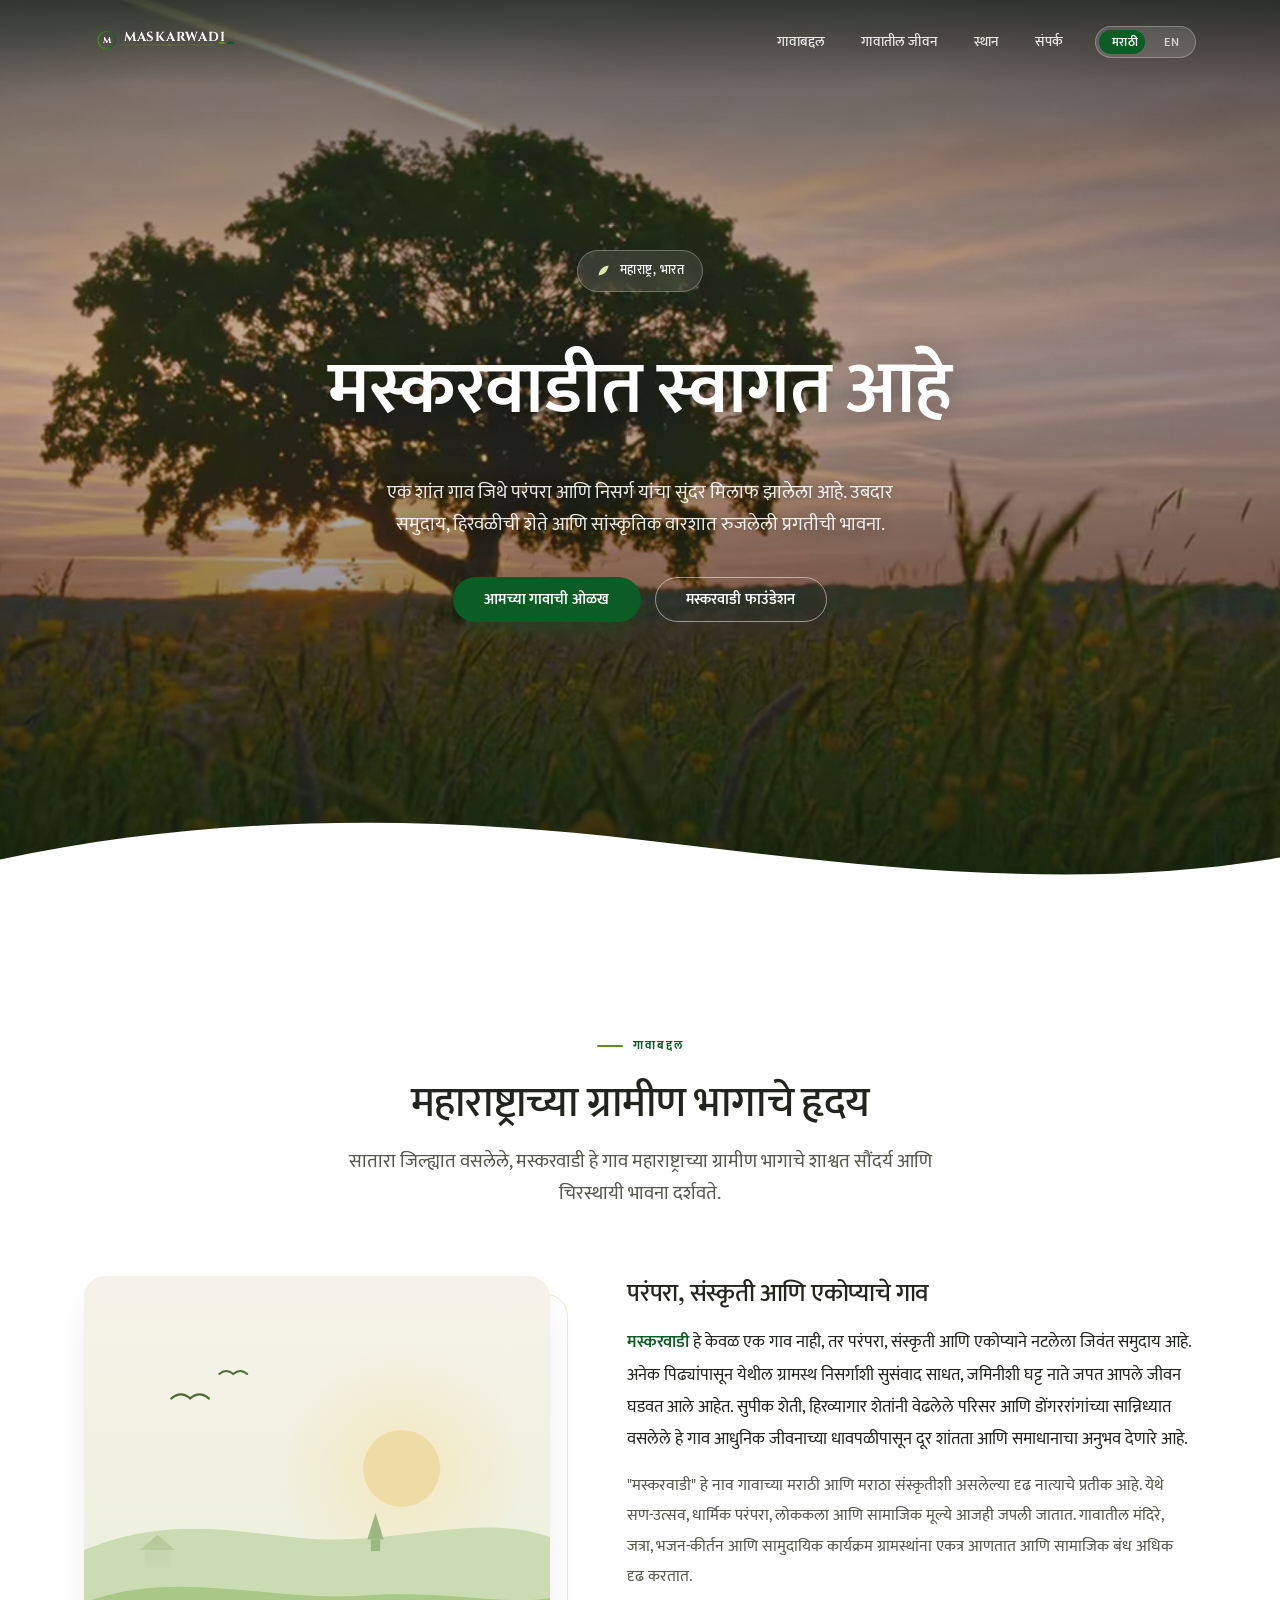
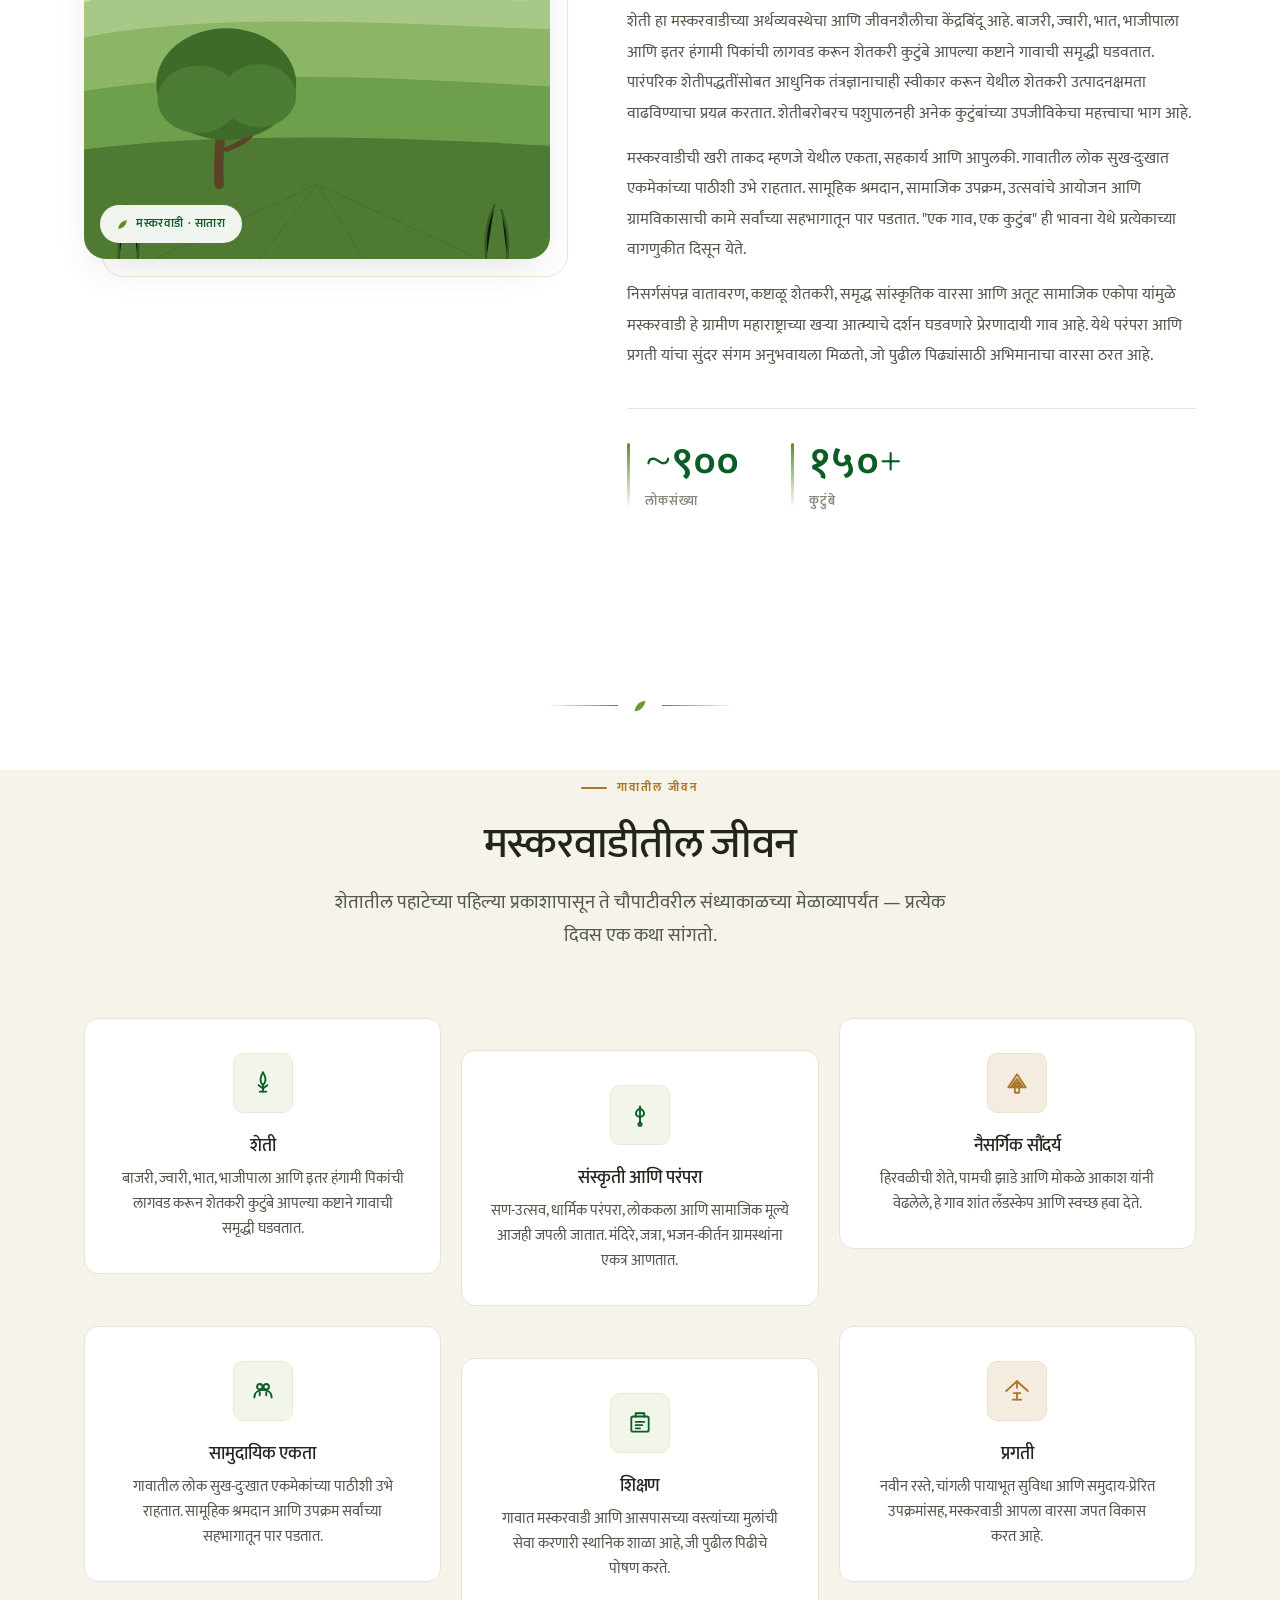
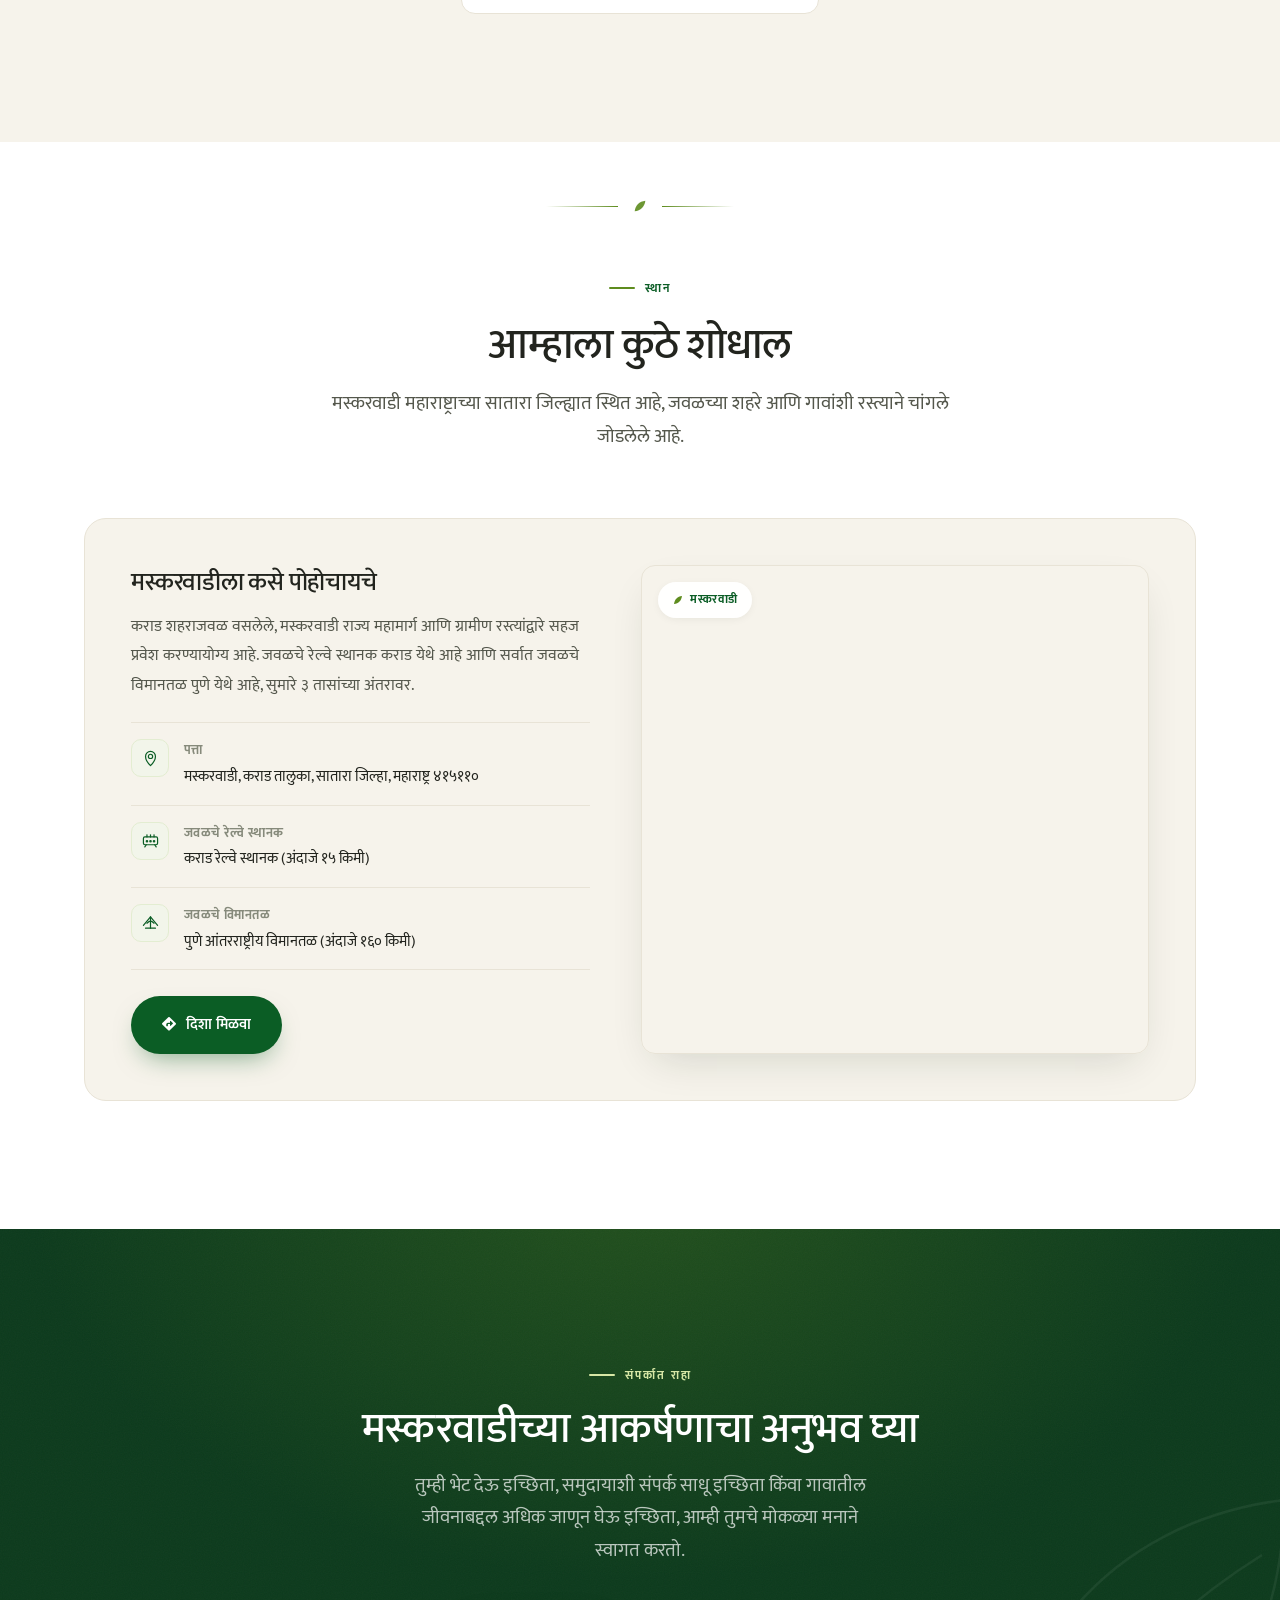
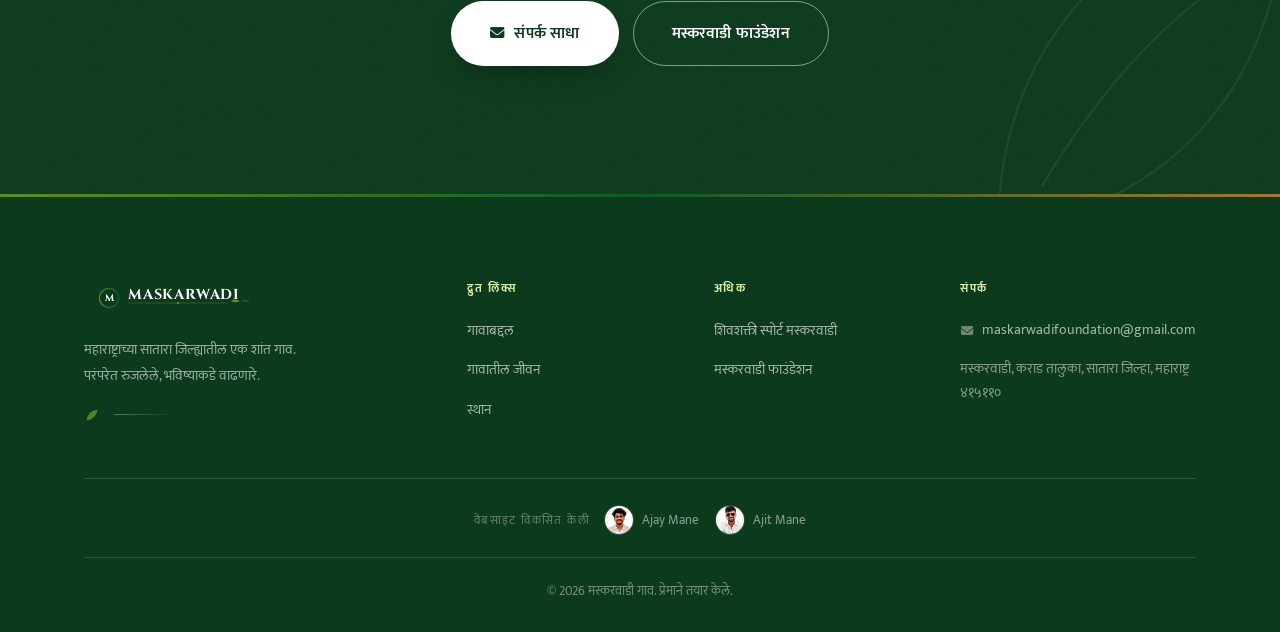
==== commit ed40a8fc: "Polish pass: custom About illustration, hero/CTA texture, type base - About: replaced the Unsplash s" ====
--- a/index.html
+++ b/index.html
@@ -174,8 +174,67 @@
       <div class="about-grid">
         <div class="about-media reveal-left">
           <div class="about-image-wrap">
-            <img src="https://images.unsplash.com/photo-1500382017468-9049fed747ef?ixlib=rb-4.0.3&auto=format&fit=crop&w=800&q=80"
-                 alt="Green farm fields under an open sky near Maskarwadi" width="800" height="1000" loading="lazy">
+            <svg class="about-illustration" viewBox="0 0 800 1000" xmlns="http://www.w3.org/2000/svg"
+                 role="img" aria-label="Illustration of Maskarwadi — fields, hills and a lone tree at dusk">
+              <defs>
+                <linearGradient id="sky" x1="0" y1="0" x2="0" y2="1">
+                  <stop offset="0" stop-color="#F5F3E9"/>
+                  <stop offset="0.55" stop-color="#EDF0DE"/>
+                  <stop offset="1" stop-color="#E0EACF"/>
+                </linearGradient>
+                <radialGradient id="glow" cx="0.5" cy="0.5" r="0.5">
+                  <stop offset="0" stop-color="#F4E7BE"/>
+                  <stop offset="1" stop-color="#F4E7BE" stop-opacity="0"/>
+                </radialGradient>
+              </defs>
+
+              <rect width="800" height="1000" fill="url(#sky)"/>
+              <circle cx="545" cy="330" r="210" fill="url(#glow)"/>
+              <circle cx="545" cy="330" r="66" fill="#EEDCA6"/>
+
+              <!-- birds -->
+              <path d="M150 210 q16 -14 32 0 q16 -14 32 0" fill="none" stroke="#4B6B33" stroke-width="4" stroke-linecap="round"/>
+              <path d="M232 168 q12 -10 24 0 q12 -10 24 0" fill="none" stroke="#4B6B33" stroke-width="3.5" stroke-linecap="round"/>
+
+              <!-- far hills -->
+              <path d="M0 470 C170 400 300 452 430 452 C560 452 690 408 800 448 L800 640 L0 640 Z" fill="#CBDCB2"/>
+              <!-- temple spire + house on the ridge -->
+              <path d="M486 452 l14 -46 l14 46 Z" fill="#9DB682"/>
+              <rect x="492" y="452" width="16" height="20" fill="#9DB682"/>
+              <path d="M96 470 l30 -26 l30 26 Z" fill="#B7CB9C"/>
+              <rect x="104" y="470" width="44" height="30" fill="#C6D6AE"/>
+
+              <!-- mid hills -->
+              <path d="M0 560 C160 500 320 560 480 548 C620 538 720 566 800 552 L800 760 L0 760 Z" fill="#A7C886"/>
+
+              <!-- terraced fields -->
+              <path d="M0 620 C220 576 520 596 800 606 L800 720 C520 704 220 690 0 728 Z" fill="#8CB566"/>
+              <path d="M0 712 C240 672 540 690 800 704 L800 828 C520 812 240 800 0 836 Z" fill="#6E9F4A"/>
+              <path d="M0 812 C260 780 560 792 800 806 L800 1000 L0 1000 Z" fill="#4E7A33"/>
+
+              <!-- converging field rows for depth -->
+              <g stroke="#3E6329" stroke-width="2" opacity="0.35" fill="none">
+                <path d="M400 872 L120 1000"/>
+                <path d="M400 872 L300 1000"/>
+                <path d="M400 872 L480 1000"/>
+                <path d="M400 872 L680 1000"/>
+              </g>
+
+              <!-- lone tree -->
+              <path d="M232 872 C228 812 236 764 246 720" stroke="#5C4327" stroke-width="16" stroke-linecap="round" fill="none"/>
+              <path d="M240 792 C220 780 206 762 202 744 M244 812 C266 804 286 792 296 774" stroke="#5C4327" stroke-width="9" stroke-linecap="round" fill="none"/>
+              <ellipse cx="244" cy="700" rx="120" ry="96" fill="#3F6B2A"/>
+              <ellipse cx="196" cy="726" rx="70" ry="58" fill="#4C7C33"/>
+              <ellipse cx="300" cy="720" rx="64" ry="54" fill="#4C7C33"/>
+
+              <!-- foreground grasses -->
+              <g stroke="#2F5220" stroke-width="4" stroke-linecap="round" opacity="0.8">
+                <path d="M60 1000 C58 950 66 930 74 908"/>
+                <path d="M92 1000 C96 956 88 934 82 914"/>
+                <path d="M690 1000 C686 954 694 930 704 908"/>
+                <path d="M726 1000 C730 958 722 936 716 916"/>
+              </g>
+            </svg>
           </div>
           <span class="about-image-tag">
             <svg class="leaf" viewBox="0 0 24 24" aria-hidden="true"><path d="M20 4C11 5 5 11 4 20c9-1 15-7 16-16Z"/></svg>
--- a/village.css
+++ b/village.css
@@ -158,8 +158,20 @@
 .leaf-rule .leaf { width: 16px; height: 16px; opacity: 0.9; }
 
 /* ============================================================
-   3. TYPOGRAPHY
-   ============================================================ */
+   3. TYPOGRAPHY  (base element defaults; components set their own)
+   ============================================================ */
+h1, h2, h3, h4 {
+  font-family: var(--font-display);
+  font-weight: 500;
+  line-height: 1.18;
+  letter-spacing: -0.01em;
+  color: var(--ink);
+  text-wrap: balance;
+}
+h4 { font-family: var(--font-body); font-weight: 700; letter-spacing: 0; }
+p { text-wrap: pretty; }
+strong, b { font-weight: 600; }
+
 .scroll-progress {
   position: fixed; inset: 0 auto auto 0; height: 3px; width: 0;
   background: linear-gradient(90deg, var(--green), var(--green-deep));
@@ -336,6 +348,13 @@
     linear-gradient(180deg, rgba(8,26,14,0.5) 0%, rgba(8,26,14,0.22) 42%, rgba(8,26,14,0.68) 100%),
     radial-gradient(130% 90% at 50% 42%, transparent 42%, rgba(6,20,10,0.34) 100%);
 }
+/* fine film grain for depth */
+.hero-overlay::before {
+  content: ''; position: absolute; inset: 0;
+  background-image: url("data:image/svg+xml,%3Csvg xmlns='http://www.w3.org/2000/svg' width='140' height='140'%3E%3Cfilter id='n'%3E%3CfeTurbulence type='fractalNoise' baseFrequency='0.85' numOctaves='2' stitchTiles='stitch'/%3E%3C/filter%3E%3Crect width='100%25' height='100%25' filter='url(%23n)'/%3E%3C/svg%3E");
+  opacity: 0.05;
+  mix-blend-mode: overlay;
+}
 
 .hero-content {
   position: relative; z-index: 3;
@@ -467,12 +486,16 @@
   border-radius: var(--r-lg);
   overflow: hidden;
   box-shadow: var(--shadow-md);
-}
-.about-image-wrap img {
-  width: 100%; aspect-ratio: 4 / 5; object-fit: cover;
+  background: #EDF0DE;
+}
+.about-image-wrap img,
+.about-image-wrap .about-illustration {
+  width: 100%; height: auto; display: block;
+  aspect-ratio: 4 / 5; object-fit: cover;
   transition: transform var(--t-slow);
 }
-.about-media:hover .about-image-wrap img { transform: scale(1.04); }
+.about-media:hover .about-image-wrap img,
+.about-media:hover .about-image-wrap .about-illustration { transform: scale(1.03); }
 .about-image-tag {
   position: absolute; left: 16px; bottom: 16px; z-index: 2;
   padding: 8px 16px;
@@ -533,7 +556,6 @@
   display: grid;
   grid-template-columns: repeat(3, 1fr);
   gap: 20px;
-  padding-bottom: 26px;   /* room for raised middle column */
 }
 .feature-card {
   position: relative;
@@ -660,11 +682,16 @@
   content: ''; position: absolute; inset: 0;
   background: radial-gradient(80% 120% at 50% -10%, rgba(94,140,30,0.28), transparent 60%);
 }
+.cta-section::after {
+  content: ''; position: absolute; inset: 0; z-index: 0; pointer-events: none;
+  background-image: url("data:image/svg+xml,%3Csvg xmlns='http://www.w3.org/2000/svg' width='140' height='140'%3E%3Cfilter id='n'%3E%3CfeTurbulence type='fractalNoise' baseFrequency='0.85' numOctaves='2' stitchTiles='stitch'/%3E%3C/filter%3E%3Crect width='100%25' height='100%25' filter='url(%23n)'/%3E%3C/svg%3E");
+  opacity: 0.04;
+}
 .cta-leaf {
   position: absolute; z-index: 0;
-  right: -60px; bottom: -70px;
-  width: min(46vw, 420px); height: auto;
-  color: rgba(255,255,255,0.05);
+  right: -70px; bottom: -80px;
+  width: min(48vw, 440px); height: auto;
+  color: rgba(255,255,255,0.06);
   fill: none; stroke: currentColor; stroke-width: 1.2;
 }
 .cta-section .container { position: relative; z-index: 1; }
@@ -775,6 +802,12 @@
 }
 .page-loader.hidden { opacity: 0; visibility: hidden; pointer-events: none; }
 .loader-content svg { max-width: min(88vw, 400px); height: auto; }
+
+/* ---- Desktop: stagger the middle feature column ---- */
+@media (min-width: 993px) {
+  .features-grid { align-items: start; }
+  .features-grid > .feature-card:nth-child(3n-1) { margin-top: 32px; }
+}
 
 /* ---- Tablet ---- */
 @media (max-width: 992px) {
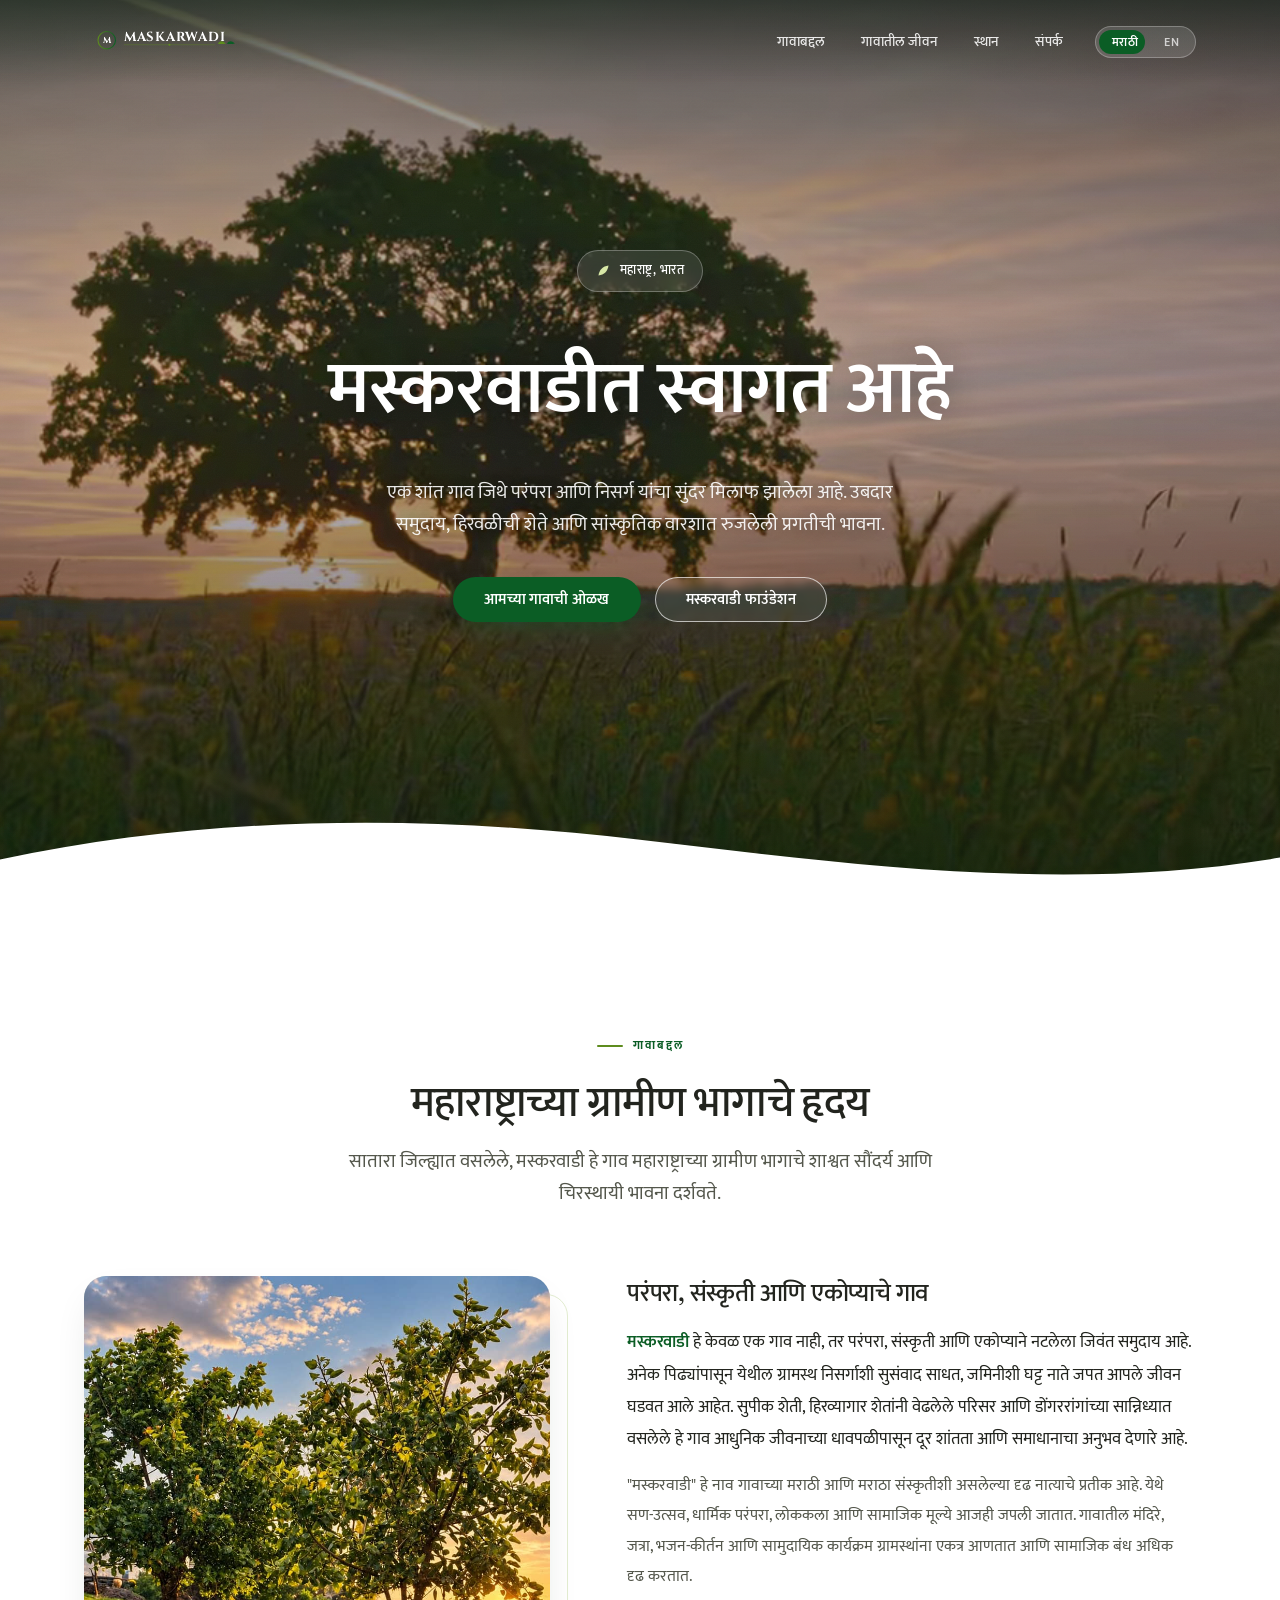
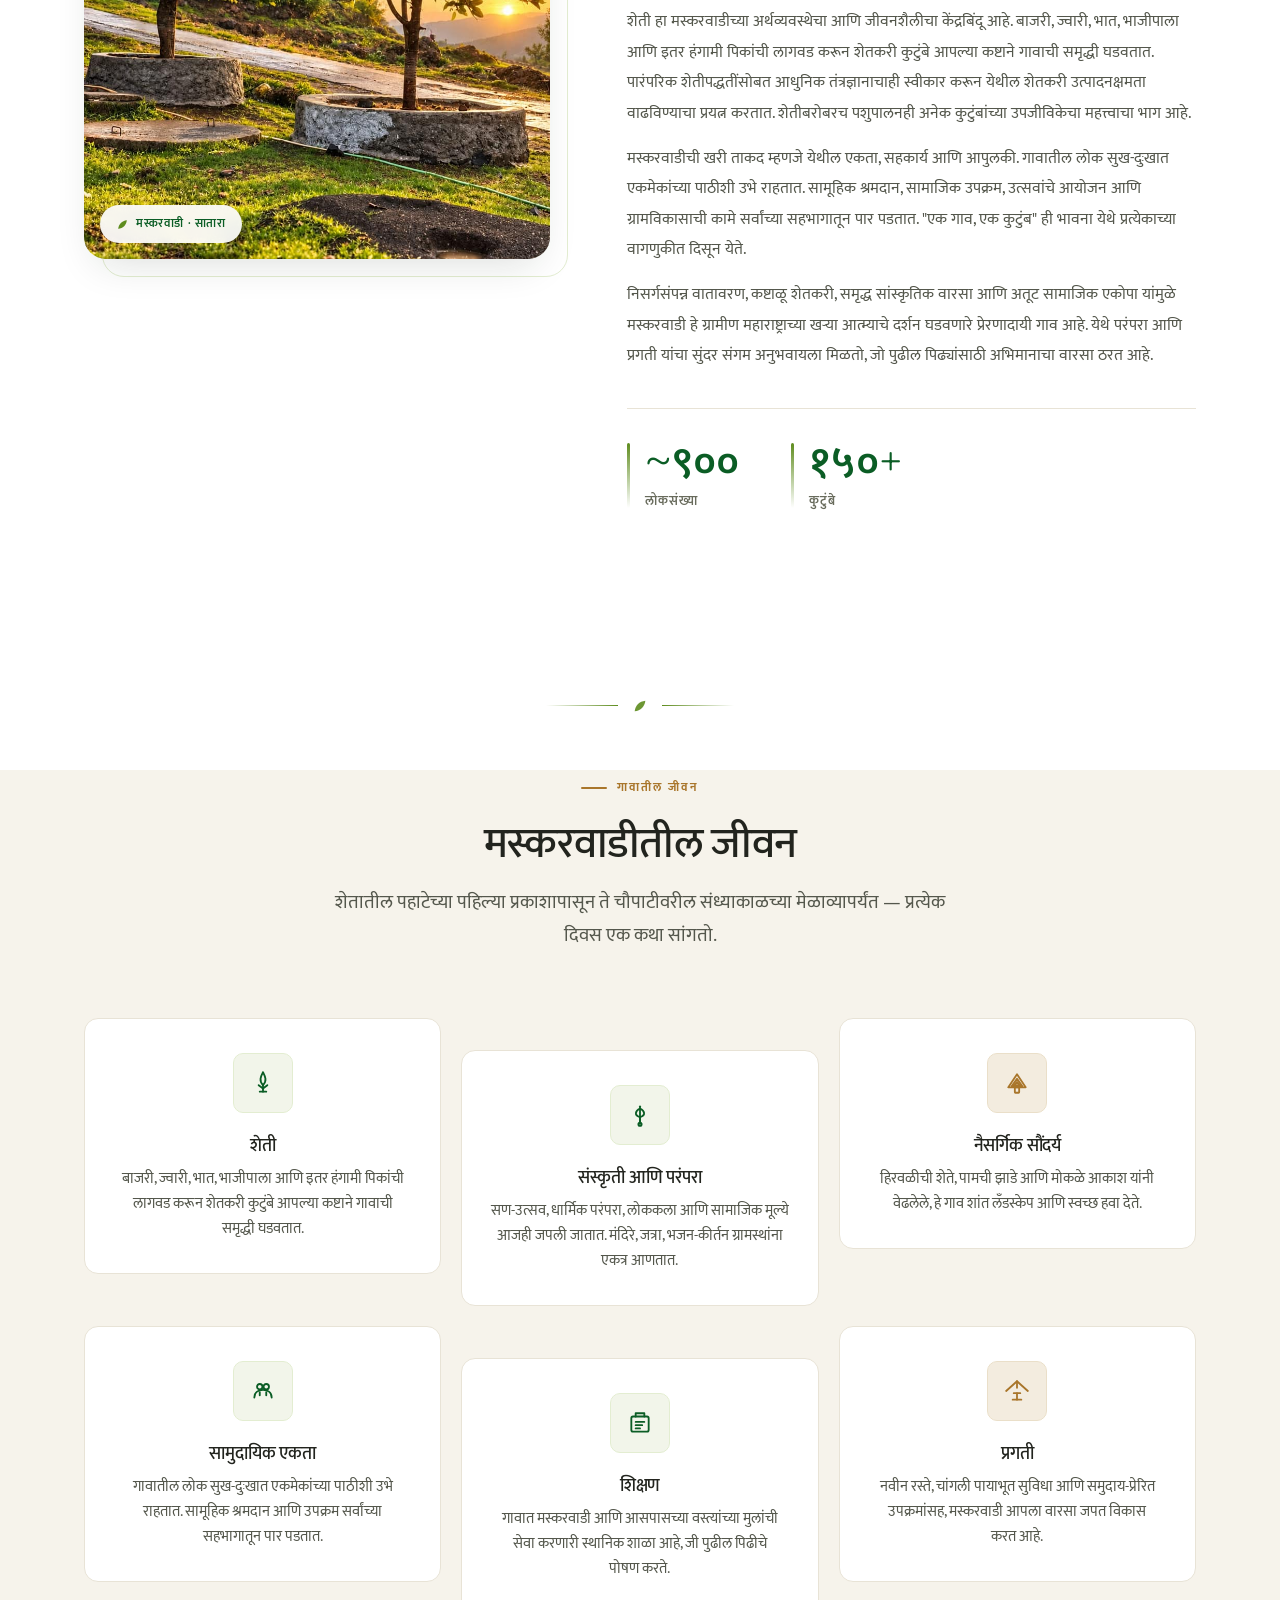
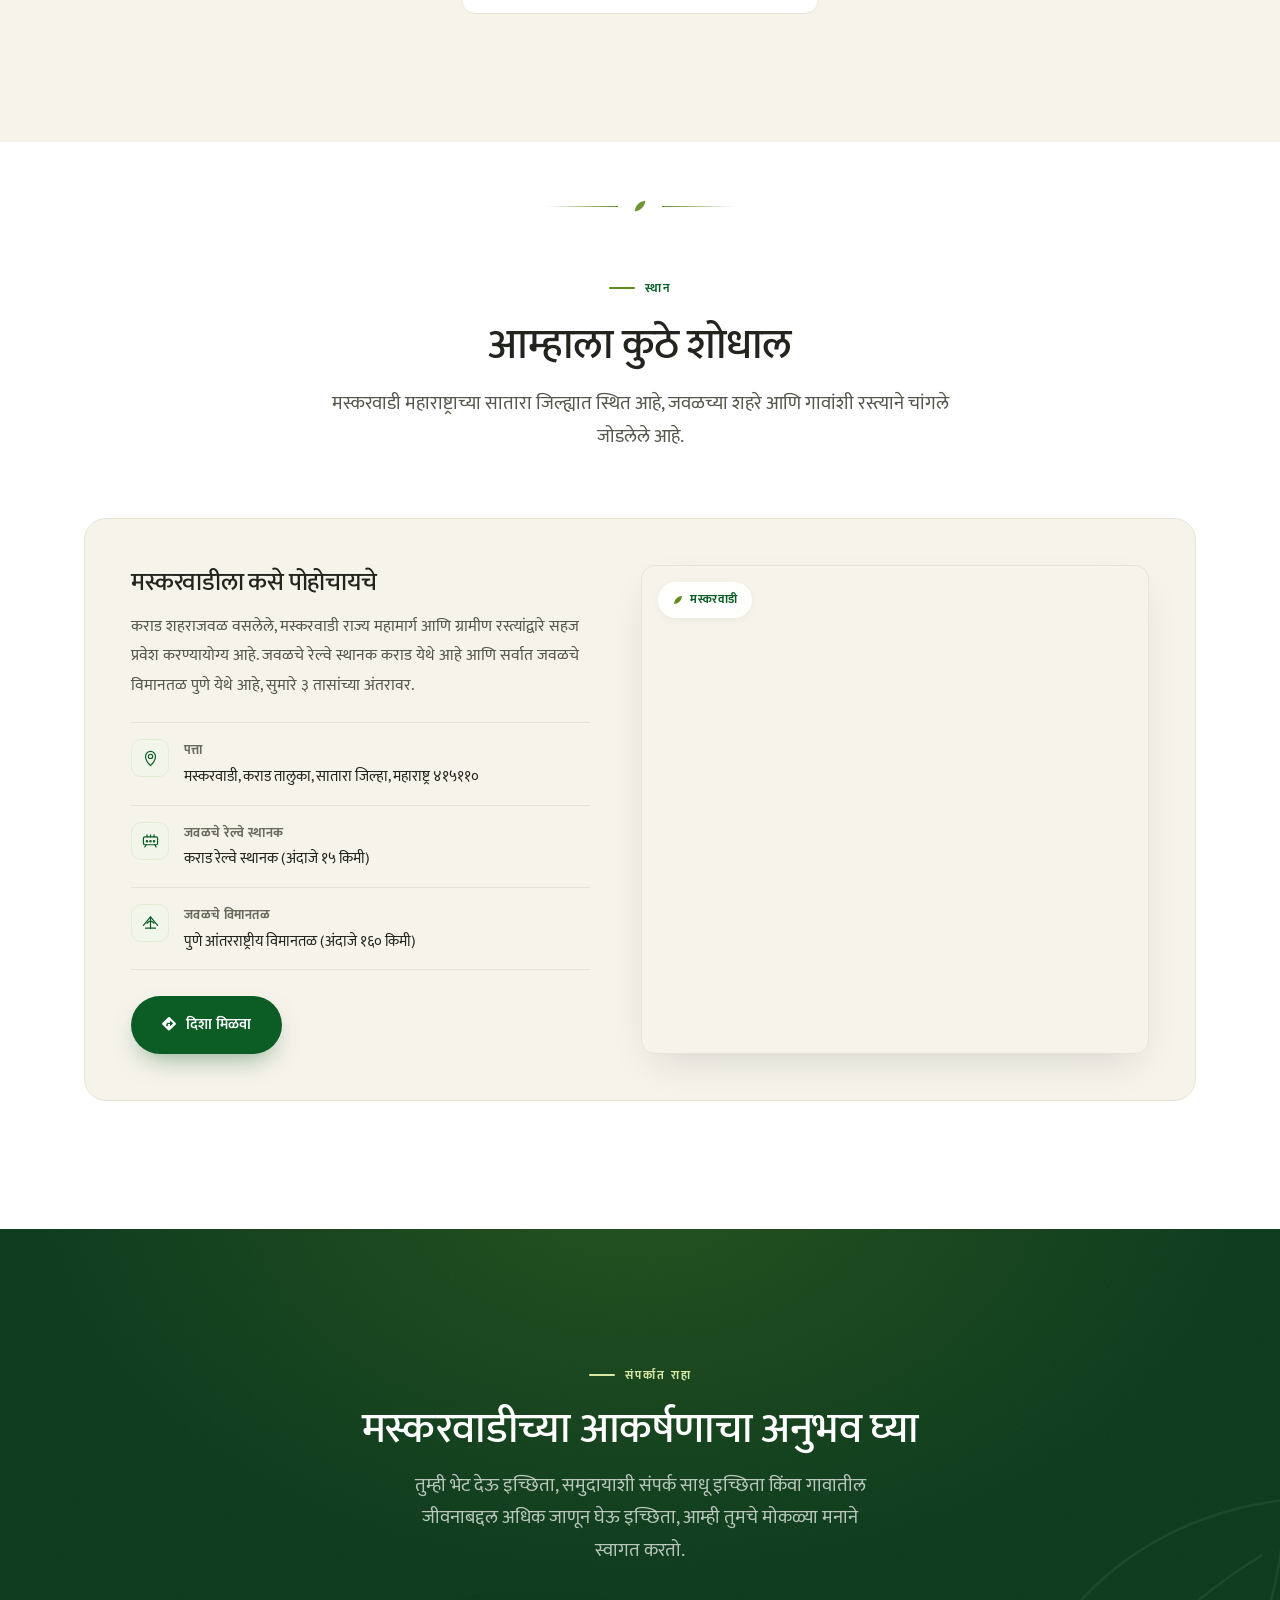
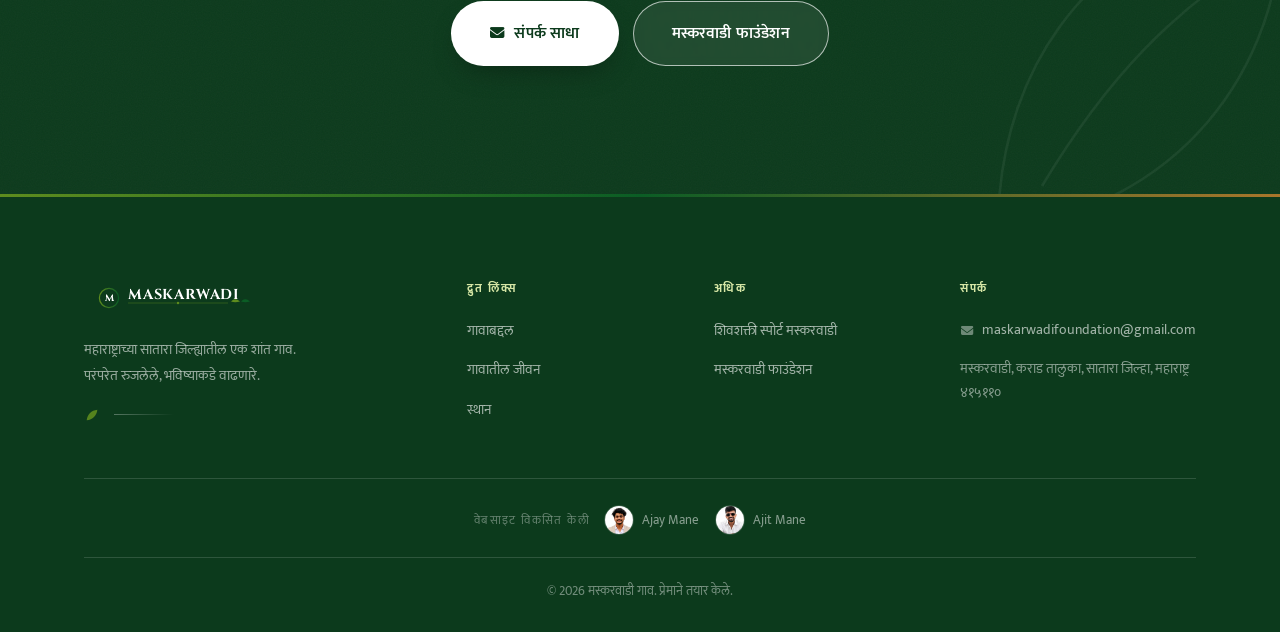
==== commit fd6d6ed8: "Replace About illustration with a real Maskarwadi photo Swaps the custom SVG village illustration fo" ====
--- a/index.html
+++ b/index.html
@@ -174,67 +174,7 @@
       <div class="about-grid">
         <div class="about-media reveal-left">
           <div class="about-image-wrap">
-            <svg class="about-illustration" viewBox="0 0 800 1000" xmlns="http://www.w3.org/2000/svg"
-                 role="img" aria-label="Illustration of Maskarwadi — fields, hills and a lone tree at dusk">
-              <defs>
-                <linearGradient id="sky" x1="0" y1="0" x2="0" y2="1">
-                  <stop offset="0" stop-color="#F5F3E9"/>
-                  <stop offset="0.55" stop-color="#EDF0DE"/>
-                  <stop offset="1" stop-color="#E0EACF"/>
-                </linearGradient>
-                <radialGradient id="glow" cx="0.5" cy="0.5" r="0.5">
-                  <stop offset="0" stop-color="#F4E7BE"/>
-                  <stop offset="1" stop-color="#F4E7BE" stop-opacity="0"/>
-                </radialGradient>
-              </defs>
-
-              <rect width="800" height="1000" fill="url(#sky)"/>
-              <circle cx="545" cy="330" r="210" fill="url(#glow)"/>
-              <circle cx="545" cy="330" r="66" fill="#EEDCA6"/>
-
-              <!-- birds -->
-              <path d="M150 210 q16 -14 32 0 q16 -14 32 0" fill="none" stroke="#4B6B33" stroke-width="4" stroke-linecap="round"/>
-              <path d="M232 168 q12 -10 24 0 q12 -10 24 0" fill="none" stroke="#4B6B33" stroke-width="3.5" stroke-linecap="round"/>
-
-              <!-- far hills -->
-              <path d="M0 470 C170 400 300 452 430 452 C560 452 690 408 800 448 L800 640 L0 640 Z" fill="#CBDCB2"/>
-              <!-- temple spire + house on the ridge -->
-              <path d="M486 452 l14 -46 l14 46 Z" fill="#9DB682"/>
-              <rect x="492" y="452" width="16" height="20" fill="#9DB682"/>
-              <path d="M96 470 l30 -26 l30 26 Z" fill="#B7CB9C"/>
-              <rect x="104" y="470" width="44" height="30" fill="#C6D6AE"/>
-
-              <!-- mid hills -->
-              <path d="M0 560 C160 500 320 560 480 548 C620 538 720 566 800 552 L800 760 L0 760 Z" fill="#A7C886"/>
-
-              <!-- terraced fields -->
-              <path d="M0 620 C220 576 520 596 800 606 L800 720 C520 704 220 690 0 728 Z" fill="#8CB566"/>
-              <path d="M0 712 C240 672 540 690 800 704 L800 828 C520 812 240 800 0 836 Z" fill="#6E9F4A"/>
-              <path d="M0 812 C260 780 560 792 800 806 L800 1000 L0 1000 Z" fill="#4E7A33"/>
-
-              <!-- converging field rows for depth -->
-              <g stroke="#3E6329" stroke-width="2" opacity="0.35" fill="none">
-                <path d="M400 872 L120 1000"/>
-                <path d="M400 872 L300 1000"/>
-                <path d="M400 872 L480 1000"/>
-                <path d="M400 872 L680 1000"/>
-              </g>
-
-              <!-- lone tree -->
-              <path d="M232 872 C228 812 236 764 246 720" stroke="#5C4327" stroke-width="16" stroke-linecap="round" fill="none"/>
-              <path d="M240 792 C220 780 206 762 202 744 M244 812 C266 804 286 792 296 774" stroke="#5C4327" stroke-width="9" stroke-linecap="round" fill="none"/>
-              <ellipse cx="244" cy="700" rx="120" ry="96" fill="#3F6B2A"/>
-              <ellipse cx="196" cy="726" rx="70" ry="58" fill="#4C7C33"/>
-              <ellipse cx="300" cy="720" rx="64" ry="54" fill="#4C7C33"/>
-
-              <!-- foreground grasses -->
-              <g stroke="#2F5220" stroke-width="4" stroke-linecap="round" opacity="0.8">
-                <path d="M60 1000 C58 950 66 930 74 908"/>
-                <path d="M92 1000 C96 956 88 934 82 914"/>
-                <path d="M690 1000 C686 954 694 930 704 908"/>
-                <path d="M726 1000 C730 958 722 936 716 916"/>
-              </g>
-            </svg>
+            <img src="Images/about-village.jpg" alt="Young fruit trees in stone planters along a village path at sunset, Maskarwadi" width="900" height="1125" loading="lazy">
           </div>
           <span class="about-image-tag">
             <svg class="leaf" viewBox="0 0 24 24" aria-hidden="true"><path d="M20 4C11 5 5 11 4 20c9-1 15-7 16-16Z"/></svg>
--- a/village.css
+++ b/village.css
@@ -24,7 +24,7 @@
   --sand:           #F6F3EB;   /* warm off-white alt background */
   --ink:            #22241E;   /* primary text */
   --ink-2:          #54574C;   /* secondary text */
-  --ink-3:          #868A7B;   /* muted text / metadata */
+  --ink-3:          #686B5C;   /* muted text / metadata (AA on light) */
   --line:           #E8E3D6;   /* hairline borders */
 
   /* Earthy accent — used very sparingly */
@@ -55,7 +55,7 @@
   --font-body:      'Mukta', 'Segoe UI', system-ui, -apple-system, sans-serif;
   --font-display:   'Fraunces', 'Mukta', Georgia, 'Times New Roman', serif;
 
-  --fs-hero:        clamp(2.7rem, 6vw, 4.6rem);
+  --fs-hero:        clamp(2.35rem, 6vw, 4.6rem);
   --fs-h2:          clamp(1.95rem, 3.4vw, 2.7rem);
   --fs-h3:          clamp(1.25rem, 2vw, 1.55rem);
   --fs-lead:        clamp(1.05rem, 1.5vw, 1.2rem);
@@ -116,7 +116,8 @@
 /* Devanagari tuning — Mukta needs a touch more breathing room */
 :lang(mr) { line-height: 1.85; }
 :lang(mr) h1, :lang(mr) h2, :lang(mr) h3,
-:lang(mr) .section-title, :lang(mr) .hero h1 { line-height: 1.3; }
+:lang(mr) .section-title { line-height: 1.3; }
+:lang(mr) .hero h1 { line-height: 1.18; }
 
 .container {
   max-width: var(--wrap);
@@ -207,10 +208,12 @@
 }
 
 .btn-ghost {
-  background: transparent; border-color: rgba(255,255,255,0.5); color: #fff;
+  background: rgba(255,255,255,0.08);
+  backdrop-filter: blur(4px); -webkit-backdrop-filter: blur(4px);
+  border-color: rgba(255,255,255,0.65); color: #fff;
 }
 .btn-ghost:hover {
-  background: rgba(255,255,255,0.12); border-color: #fff;
+  background: rgba(255,255,255,0.16); border-color: #fff;
   transform: translateY(-2px);
 }
 
@@ -314,7 +317,9 @@
 
 /* ---- Hamburger ---- */
 .nav-toggle {
-  display: none; flex-direction: column; gap: 5px;
+  display: none; flex-direction: column; align-items: center; justify-content: center;
+  gap: 5px;
+  min-width: 44px; min-height: 44px;
   padding: 8px; background: none; border: 0; cursor: pointer;
   z-index: 1001;
 }
@@ -488,14 +493,12 @@
   box-shadow: var(--shadow-md);
   background: #EDF0DE;
 }
-.about-image-wrap img,
-.about-image-wrap .about-illustration {
+.about-image-wrap img {
   width: 100%; height: auto; display: block;
   aspect-ratio: 4 / 5; object-fit: cover;
   transition: transform var(--t-slow);
 }
-.about-media:hover .about-image-wrap img,
-.about-media:hover .about-image-wrap .about-illustration { transform: scale(1.03); }
+.about-media:hover .about-image-wrap img { transform: scale(1.03); }
 .about-image-tag {
   position: absolute; left: 16px; bottom: 16px; z-index: 2;
   padding: 8px 16px;
@@ -649,6 +652,9 @@
 
 .location-map {
   position: relative;
+  width: 100%;
+  min-width: 0;            /* let the grid track cap the width */
+  align-self: stretch;
   border-radius: var(--r-md);
   overflow: hidden;
   min-height: 300px;
@@ -817,7 +823,7 @@
   .about-image-wrap img { aspect-ratio: 16 / 12; }
   .features-grid { grid-template-columns: repeat(2, 1fr); padding-bottom: 0; }
   .location-panel { grid-template-columns: 1fr; }
-  .location-map { min-height: 280px; aspect-ratio: 16 / 11; }
+  .location-map { min-height: 300px; }
   .footer-grid { grid-template-columns: 1fr 1fr; }
   .footer-brand { grid-column: 1 / -1; }
 }
@@ -830,7 +836,7 @@
   .nav-links {
     position: fixed; inset: 0; z-index: 999;
     flex-direction: column; justify-content: center; align-items: center; gap: 4px;
-    padding: 96px 24px 48px;
+    padding: 72px 24px 68px;
     background: linear-gradient(165deg, var(--green-deep), var(--green-forest));
     opacity: 0; visibility: hidden;
     transform: translateY(-12px);
@@ -873,7 +879,6 @@
   .hero-content { padding-top: 116px; }
   .hero p { font-size: 1.05rem; }
 
-  .features-grid { grid-template-columns: 1fr; max-width: 440px; margin-inline: auto; }
   .about-stats { gap: 28px 40px; }
 
   .footer-grid { grid-template-columns: 1fr; text-align: center; }
@@ -882,6 +887,11 @@
   .footer-brand .leaf-rule::before { display: block; width: 60px; }
   .footer ul li a, .footer-contact a { justify-content: center; }
   .footer-contact address { text-align: center; }
+}
+
+/* ---- Large phones ---- */
+@media (max-width: 620px) {
+  .features-grid { grid-template-columns: 1fr; max-width: 440px; margin-inline: auto; }
 }
 
 /* ---- Small phones ---- */
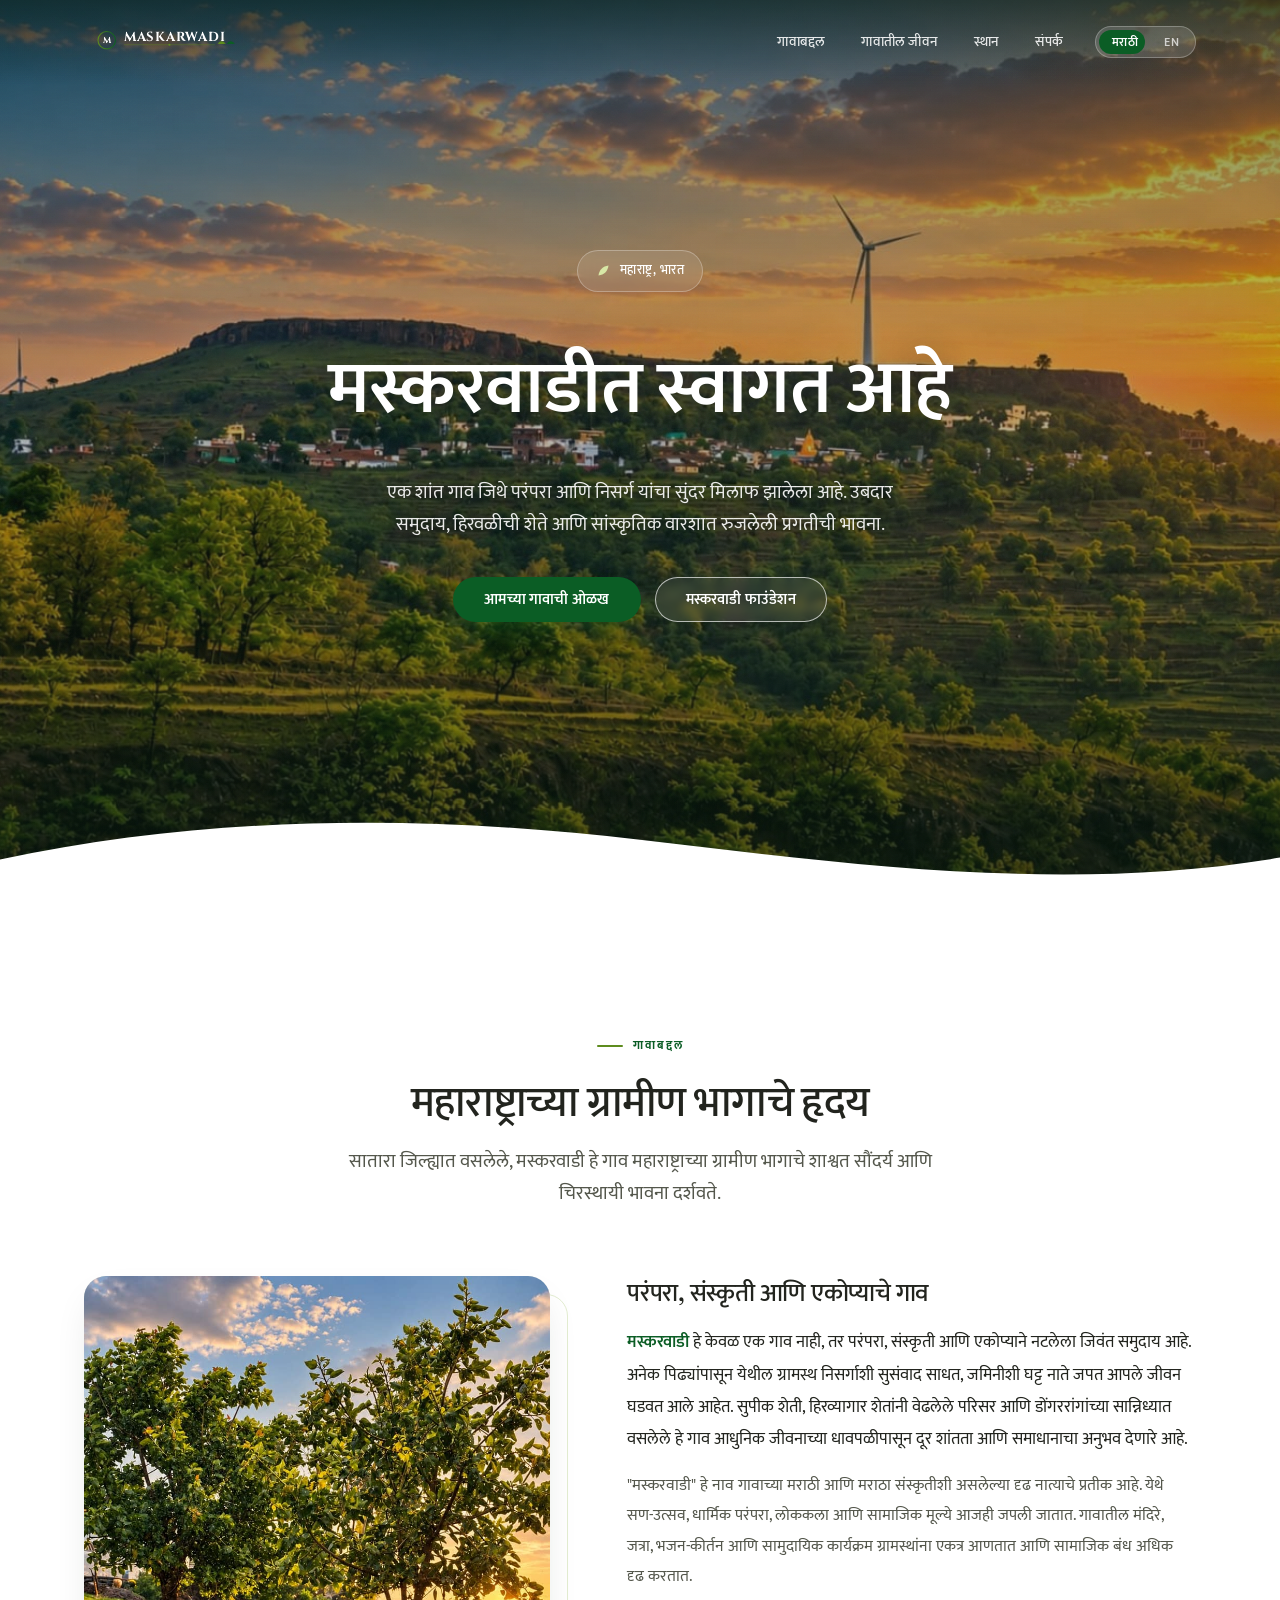
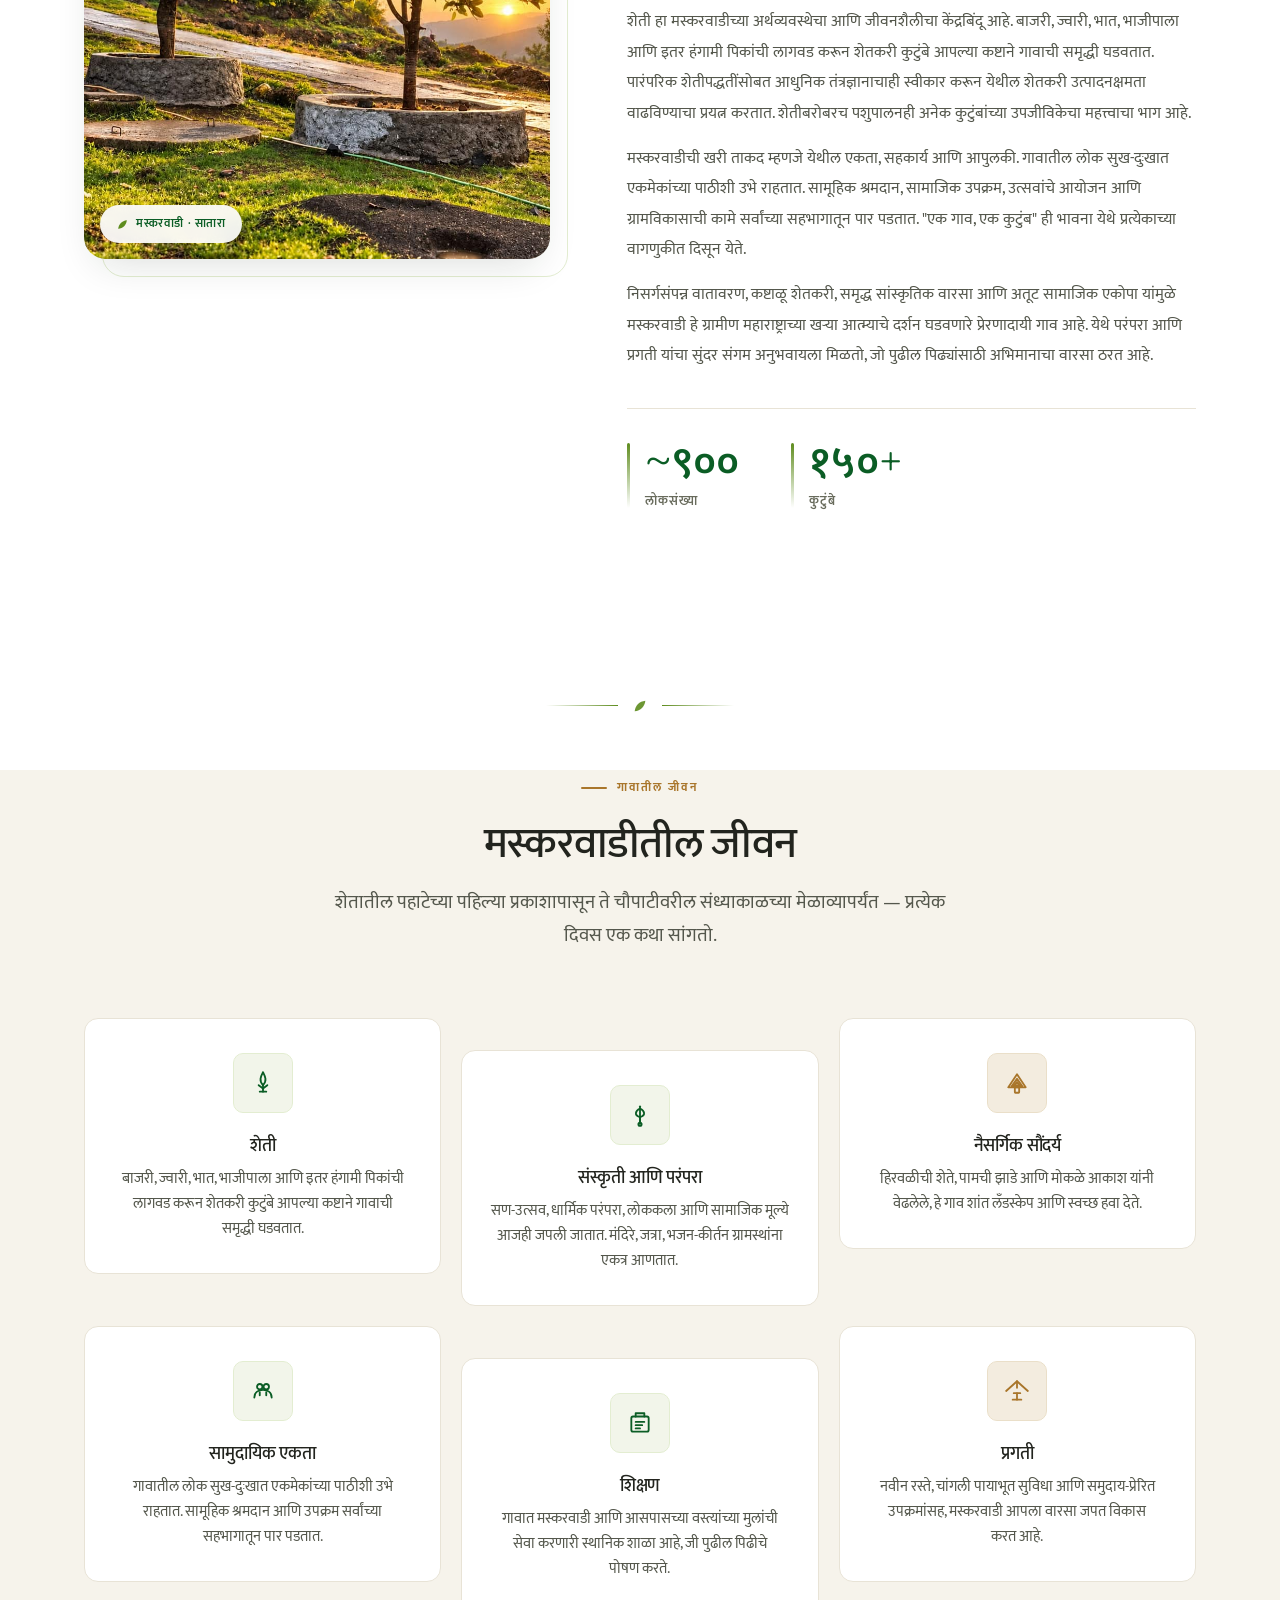
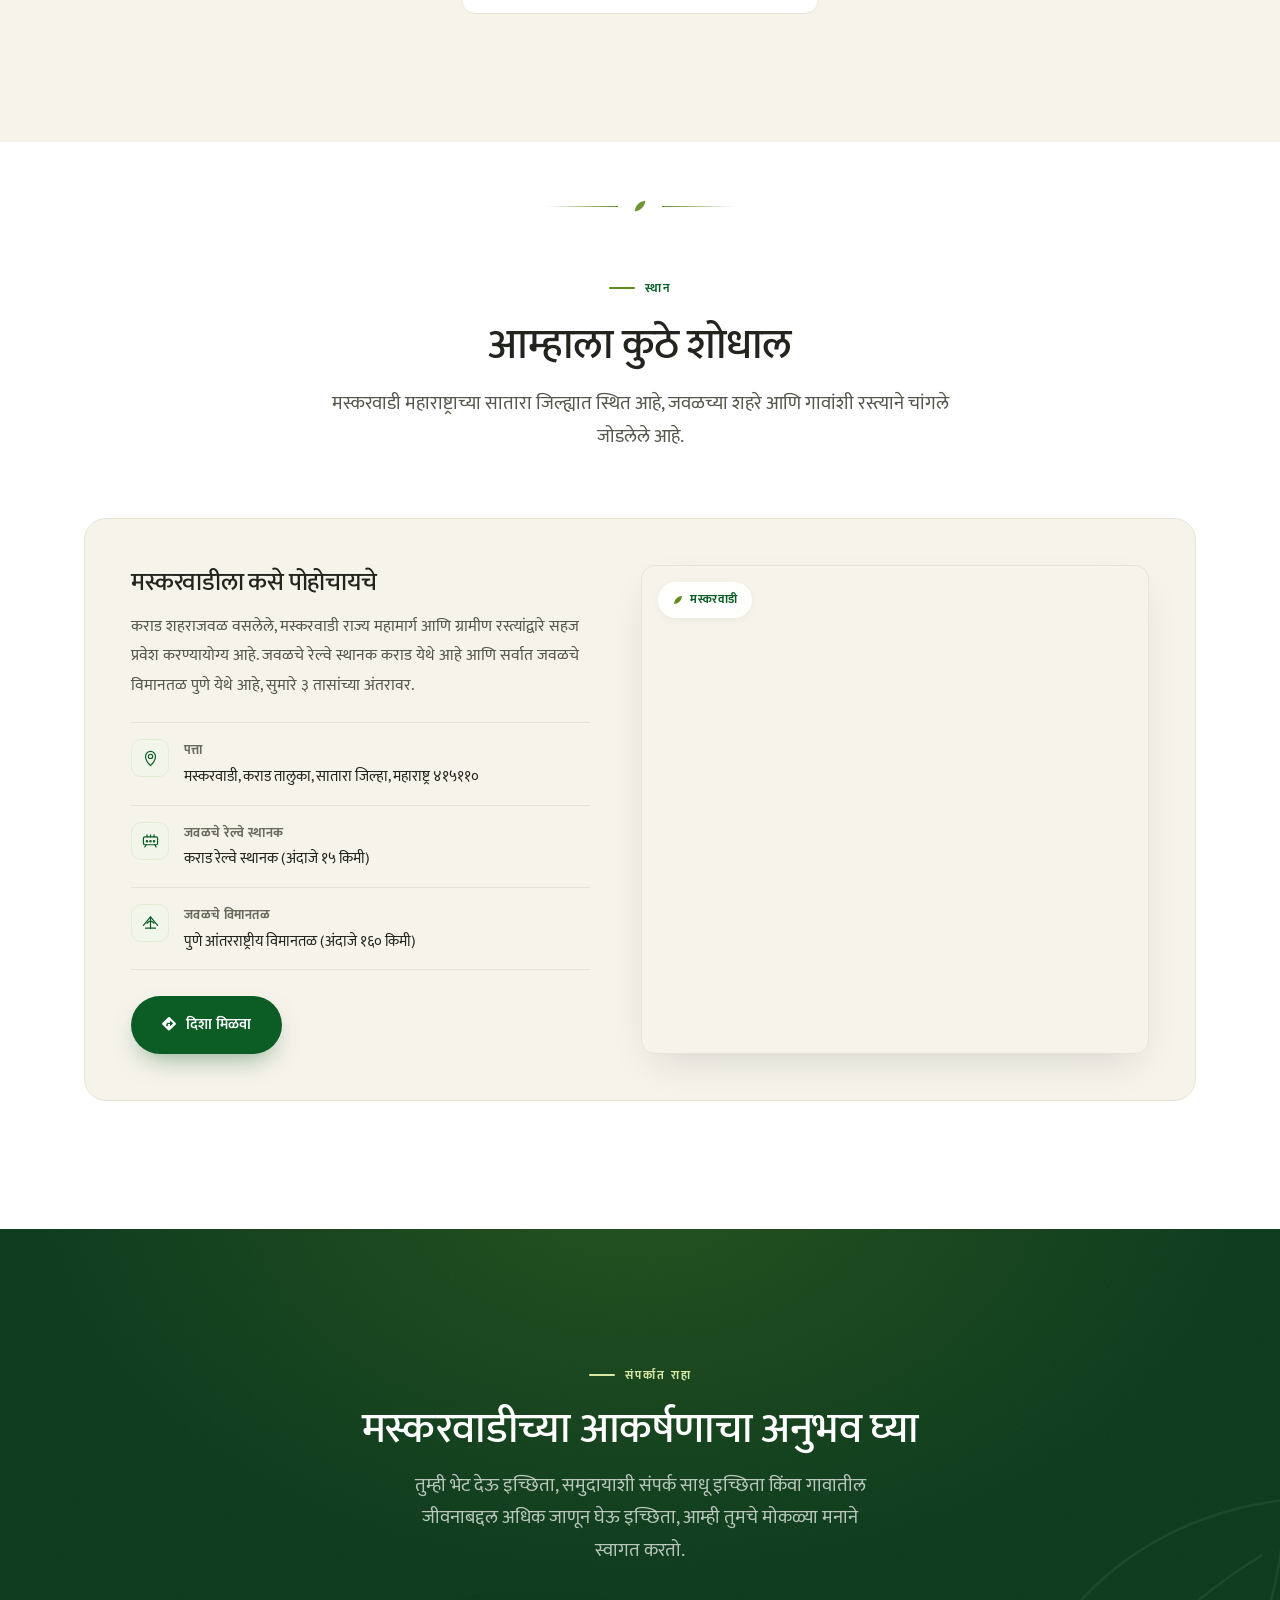
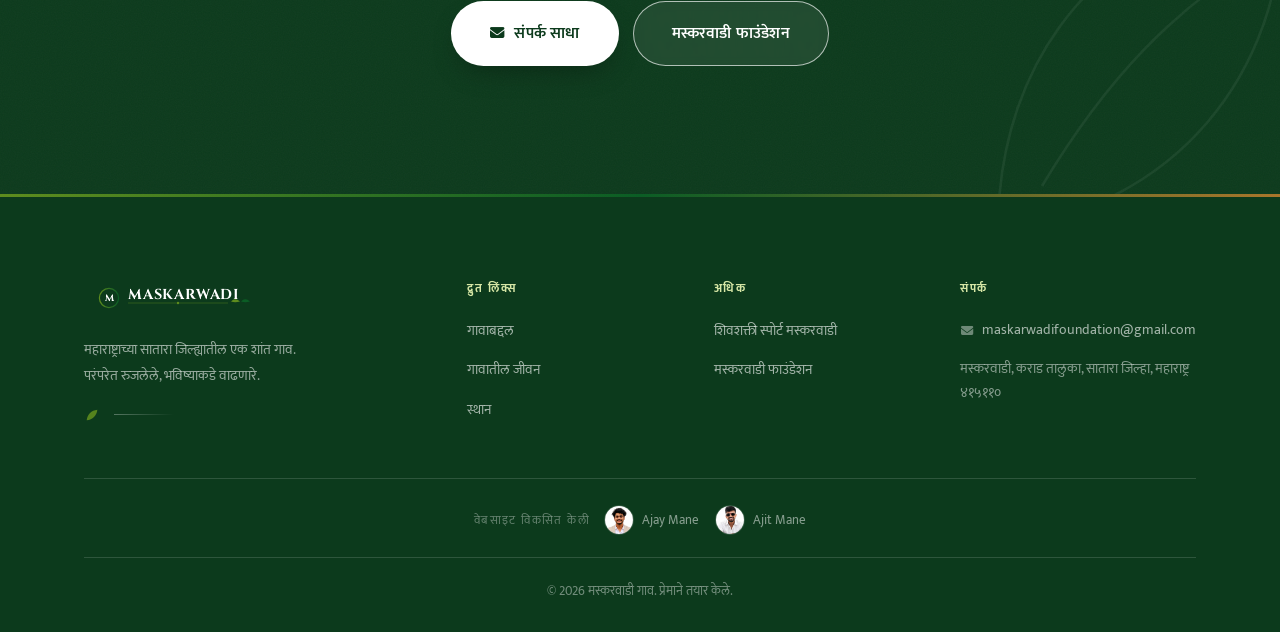
==== commit 4aaac99e: "Replace hero video with a real village photo Swaps the autoplaying hero video for the user's own sun" ====
--- a/index.html
+++ b/index.html
@@ -130,11 +130,8 @@
   <!-- ===== HERO ===== -->
   <section class="hero" id="home">
     <div class="hero-bg">
-      <video autoplay muted loop playsinline preload="metadata"
-             poster="Images/hero-bg.jpg" aria-hidden="true" tabindex="-1">
-        <source src="videos/hero-banner.webm" type="video/webm">
-        <source src="videos/hero-banner.mp4" type="video/mp4">
-      </video>
+      <img src="Images/hero-banner.jpg" alt="" aria-hidden="true"
+           fetchpriority="high" width="1600" height="872">
     </div>
     <div class="hero-overlay"></div>
 
--- a/village.css
+++ b/village.css
@@ -343,8 +343,9 @@
   background: var(--green-forest);
 }
 .hero-bg { position: absolute; inset: 0; z-index: 0; }
-.hero-bg video, .hero-bg img {
+.hero-bg img {
   width: 100%; height: 100%; object-fit: cover;
+  object-position: 62% 38%;
   will-change: transform;
 }
 .hero-overlay {
@@ -919,7 +920,7 @@
     transition-duration: 0.001ms !important;
   }
   .reveal, .reveal-left, .reveal-right, .reveal-scale { opacity: 1 !important; transform: none !important; }
-  .hero-bg video, .hero-bg img { transform: none !important; }
+  .hero-bg img { transform: none !important; }
   .feature-card:hover, .about-media:hover .about-image-wrap img,
   .footer ul li a:hover, .btn:hover { transform: none; }
 }
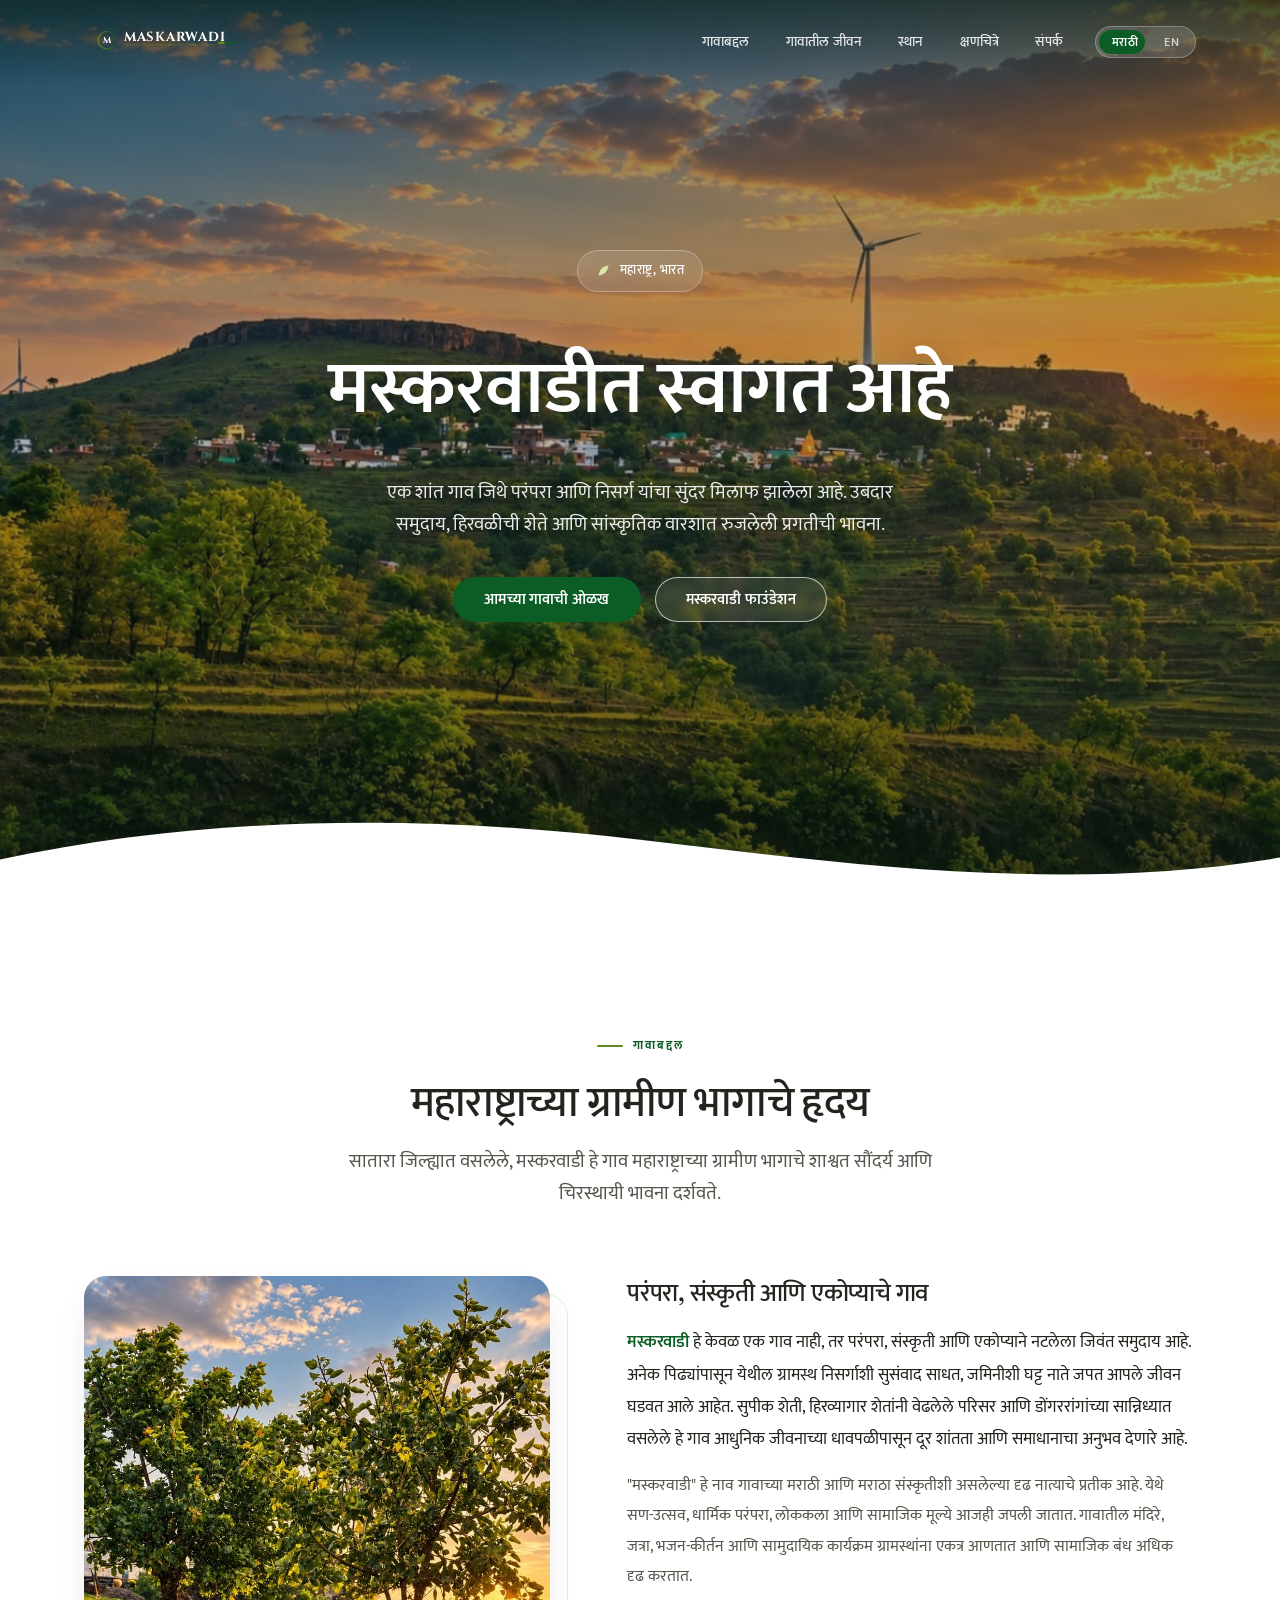
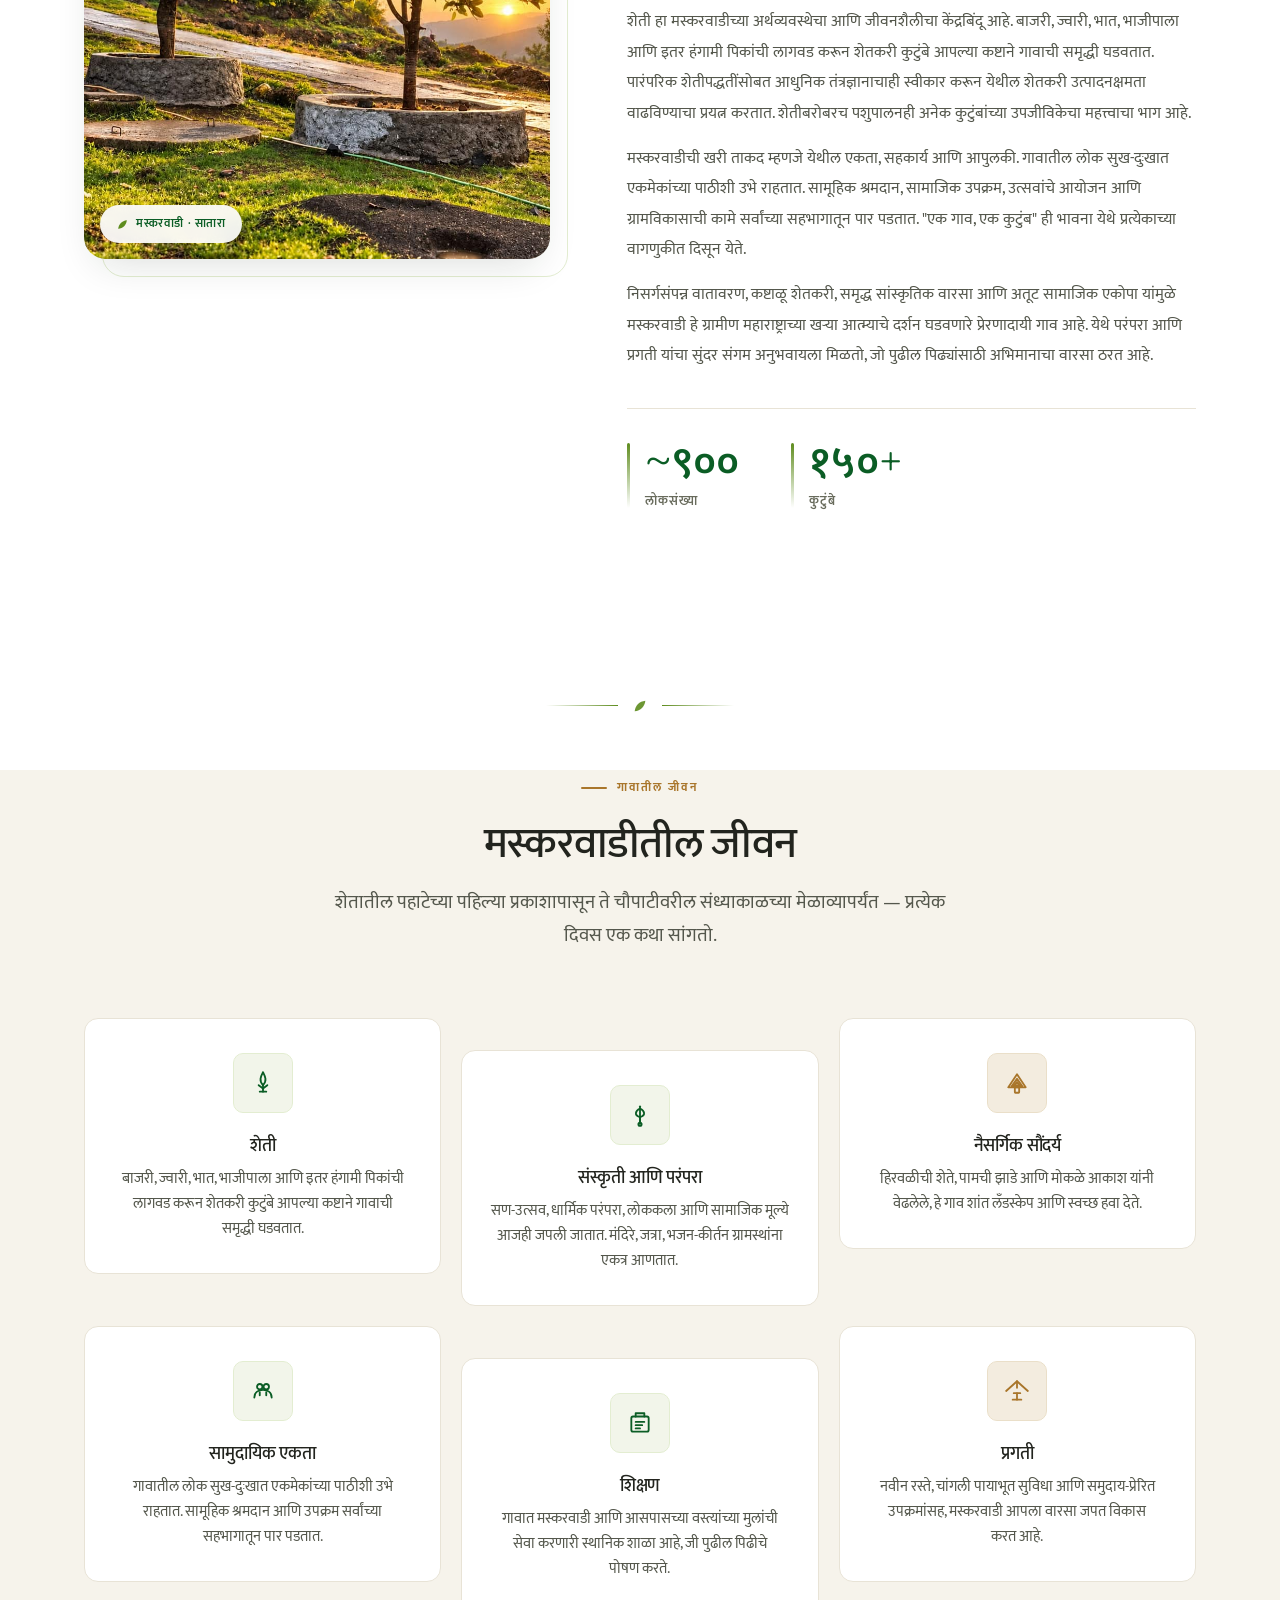
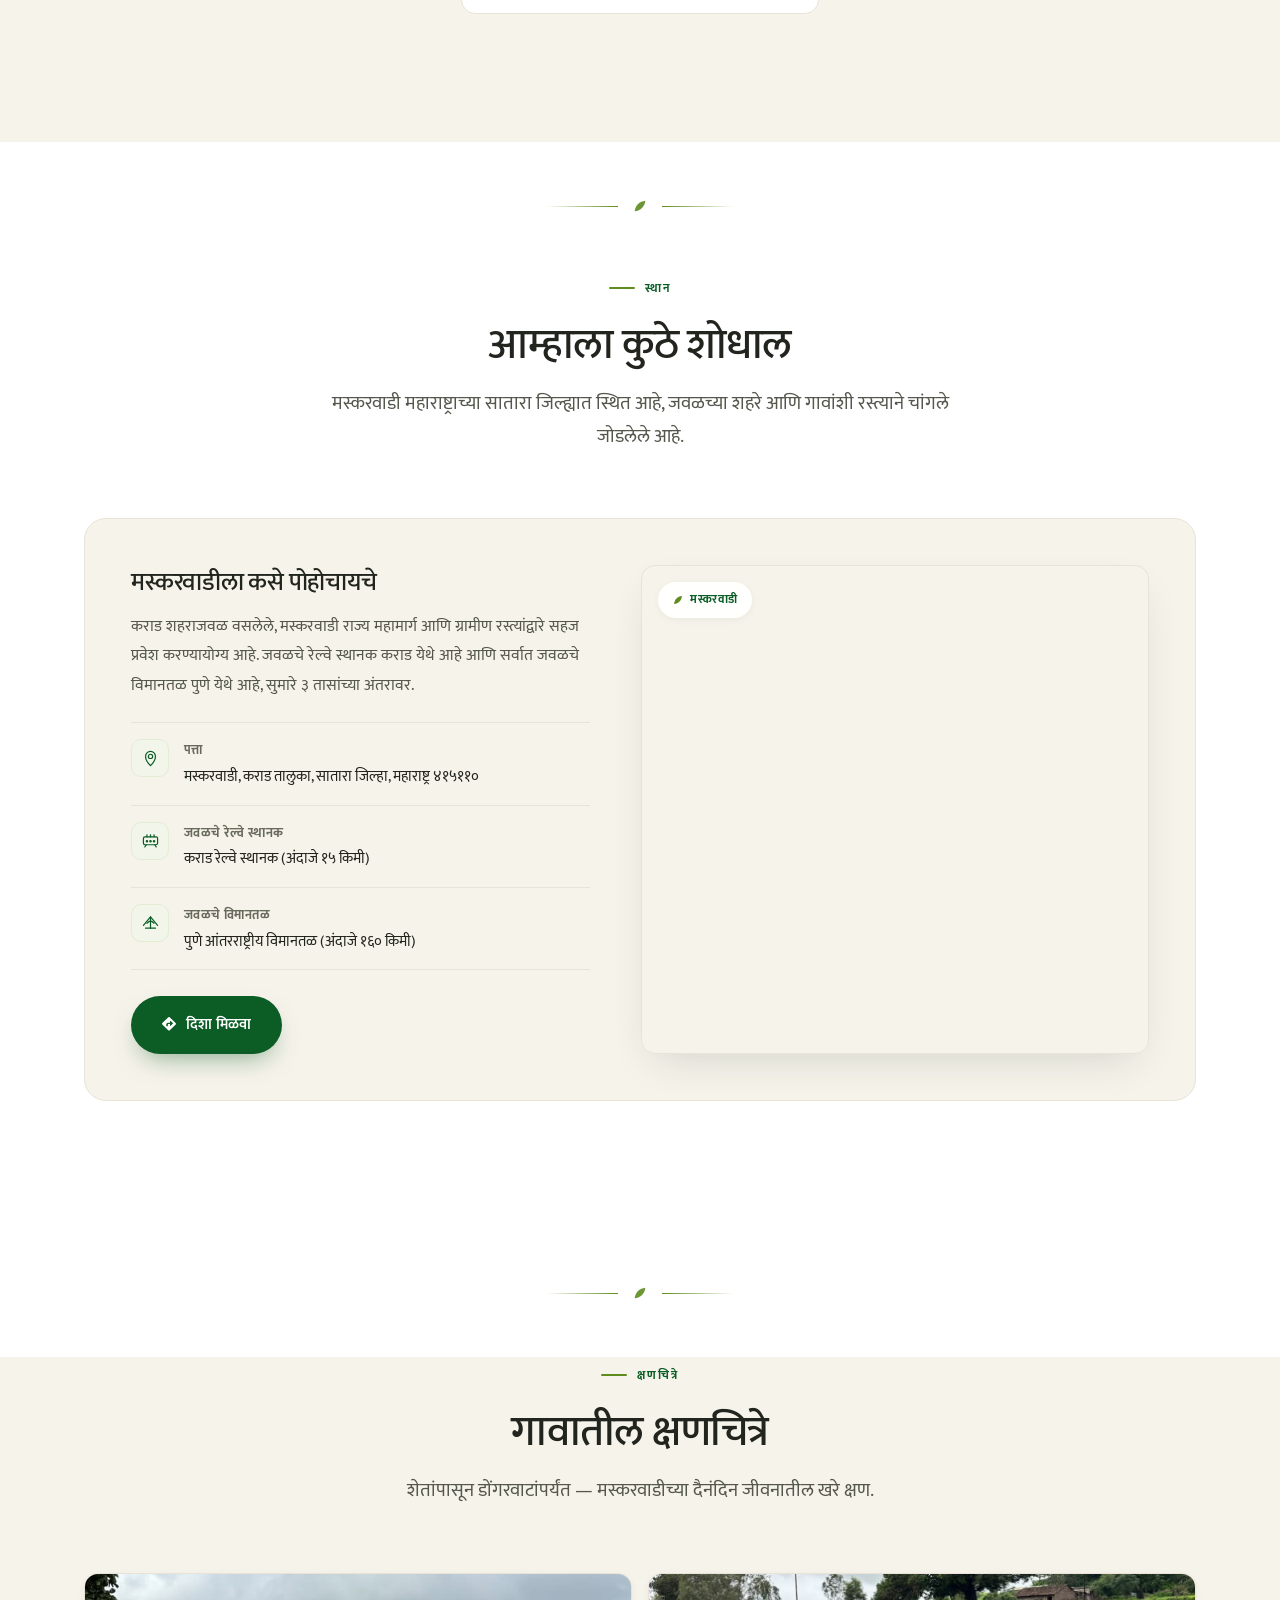
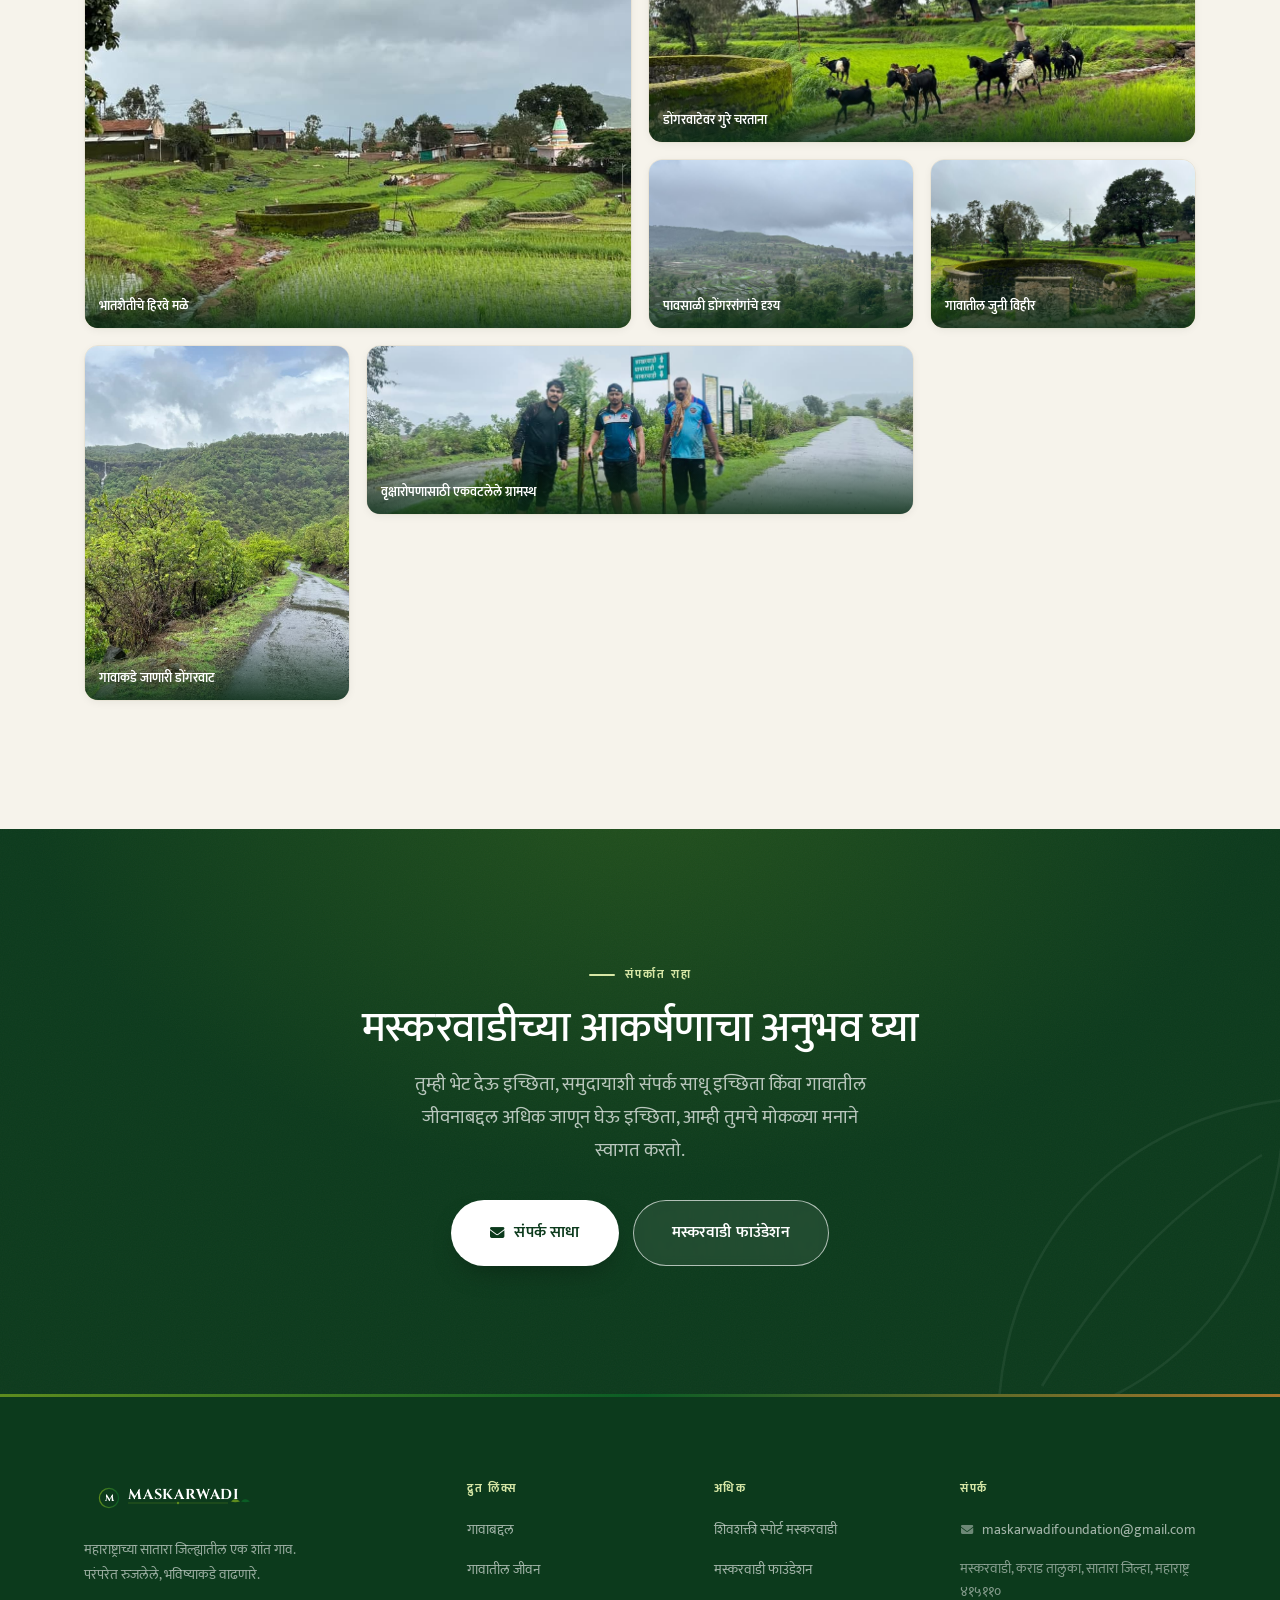
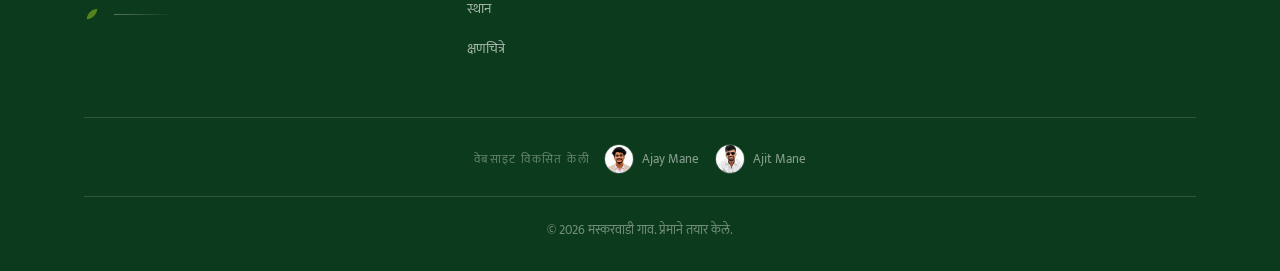
==== commit b908c95e: "Add a photo gallery section using real Maskarwadi photography Homepage design improvement: adds a ne" ====
--- a/index.html
+++ b/index.html
@@ -111,6 +111,7 @@
             <li><a href="#about" data-i18n="nav_about">गावाबद्दल</a></li>
             <li><a href="#life" data-i18n="nav_life">गावातील जीवन</a></li>
             <li><a href="#location" data-i18n="nav_location">स्थान</a></li>
+            <li><a href="#gallery" data-i18n="nav_gallery">क्षणचित्रे</a></li>
             <li><a href="#contact" data-i18n="nav_contact">संपर्क</a></li>
           </ul>
         </nav>
@@ -376,6 +377,52 @@
     </div>
   </section>
 
+  <div class="section-divider" aria-hidden="true">
+    <div class="leaf-rule">
+      <svg class="leaf" viewBox="0 0 24 24"><path d="M20 4C11 5 5 11 4 20c9-1 15-7 16-16Z"/></svg>
+    </div>
+  </div>
+
+  <!-- ===== GALLERY ===== -->
+  <section class="section section--sand" id="gallery">
+    <div class="container">
+      <div class="section-head text-center reveal">
+        <span class="section-tag" data-i18n="gallery_tag">क्षणचित्रे</span>
+        <h2 class="section-title" data-i18n="gallery_title">गावातील क्षणचित्रे</h2>
+        <p class="section-intro" data-i18n="gallery_subtitle">
+          शेतांपासून डोंगरवाटांपर्यंत — मस्करवाडीच्या दैनंदिन जीवनातील खरे क्षण.
+        </p>
+      </div>
+
+      <div class="gallery-grid reveal">
+        <figure class="gallery-item gallery-item--featured">
+          <img src="Images/gallery-paddy-temple.jpg" alt="Lush green rice paddies with the village temple spire in the background" width="825" height="1100" loading="lazy">
+          <figcaption data-i18n="gallery_cap1">भातशेतीचे हिरवे मळे</figcaption>
+        </figure>
+        <figure class="gallery-item gallery-item--wide">
+          <img src="Images/gallery-goats.jpg" alt="A herd of goats being walked along a path between rice fields" width="1100" height="825" loading="lazy">
+          <figcaption data-i18n="gallery_cap2">डोंगरवाटेवर गुरे चरताना</figcaption>
+        </figure>
+        <figure class="gallery-item">
+          <img src="Images/gallery-hills.jpg" alt="Misty terraced hills around Maskarwadi during the monsoon" width="1100" height="825" loading="lazy">
+          <figcaption data-i18n="gallery_cap3">पावसाळी डोंगररांगांचे दृश्य</figcaption>
+        </figure>
+        <figure class="gallery-item">
+          <img src="Images/gallery-well.jpg" alt="An old stone well beside the fields, covered in moss" width="1100" height="825" loading="lazy">
+          <figcaption data-i18n="gallery_cap4">गावातील जुनी विहीर</figcaption>
+        </figure>
+        <figure class="gallery-item gallery-item--tall">
+          <img src="Images/gallery-road.jpg" alt="A winding hill road leading toward Maskarwadi with a distant waterfall" width="825" height="1100" loading="lazy">
+          <figcaption data-i18n="gallery_cap5">गावाकडे जाणारी डोंगरवाट</figcaption>
+        </figure>
+        <figure class="gallery-item gallery-item--wide">
+          <img src="Images/gallery-planting.jpg" alt="Villagers standing together beside a newly planted sapling at the village signpost" width="1100" height="557" loading="lazy">
+          <figcaption data-i18n="gallery_cap6">वृक्षारोपणासाठी एकवटलेले ग्रामस्थ</figcaption>
+        </figure>
+      </div>
+    </div>
+  </section>
+
   <!-- ===== CTA ===== -->
   <section class="cta-section" id="contact">
     <svg class="cta-leaf" viewBox="0 0 200 200" aria-hidden="true">
@@ -433,6 +480,7 @@
             <li><a href="#about" data-i18n="nav_about">गावाबद्दल</a></li>
             <li><a href="#life" data-i18n="nav_life">गावातील जीवन</a></li>
             <li><a href="#location" data-i18n="nav_location">स्थान</a></li>
+            <li><a href="#gallery" data-i18n="nav_gallery">क्षणचित्रे</a></li>
           </ul>
         </div>
         <div>
--- a/village.css
+++ b/village.css
@@ -675,6 +675,52 @@
   box-shadow: var(--shadow-sm);
 }
 .location-map .map-pin .leaf { width: 12px; height: 12px; }
+
+/* ============================================================
+   9b. GALLERY — bento photo grid
+   ============================================================ */
+.gallery-grid {
+  display: grid;
+  grid-template-columns: repeat(4, 1fr);
+  grid-auto-rows: 170px;
+  grid-auto-flow: dense;
+  gap: 16px;
+}
+.gallery-item {
+  position: relative;
+  margin: 0;
+  border-radius: var(--r-md);
+  overflow: hidden;
+  box-shadow: var(--shadow-sm);
+  border: 1px solid var(--line);
+}
+.gallery-item img {
+  width: 100%; height: 100%; object-fit: cover; display: block;
+  transition: transform var(--t-slow);
+}
+.gallery-item:hover img { transform: scale(1.06); }
+.gallery-item figcaption {
+  position: absolute; inset: auto 0 0 0;
+  padding: 30px 14px 12px;
+  background: linear-gradient(180deg, transparent, rgba(10,46,22,0.85));
+  color: #fff;
+  font-size: 0.82rem; font-weight: 600;
+  line-height: 1.35;
+  text-wrap: pretty;
+}
+.gallery-item--featured { grid-column: span 2; grid-row: span 2; }
+.gallery-item--wide { grid-column: span 2; }
+.gallery-item--tall { grid-row: span 2; }
+
+@media (max-width: 900px) {
+  .gallery-grid { grid-template-columns: repeat(2, 1fr); grid-auto-rows: 200px; }
+  .gallery-item--featured,
+  .gallery-item--wide,
+  .gallery-item--tall { grid-column: span 1; grid-row: span 1; }
+}
+@media (max-width: 480px) {
+  .gallery-grid { grid-template-columns: 1fr; grid-auto-rows: 220px; }
+}
 
 /* ============================================================
    10. CTA
@@ -852,10 +898,11 @@
   }
   .nav-links a::after { display: none; }
   body.nav-open .nav-links a { opacity: 1; transform: none; transition: opacity var(--t), transform var(--t); }
-  body.nav-open .nav-links a:nth-child(1) { transition-delay: 0.10s; }
-  body.nav-open .nav-links a:nth-child(2) { transition-delay: 0.16s; }
-  body.nav-open .nav-links a:nth-child(3) { transition-delay: 0.22s; }
-  body.nav-open .nav-links a:nth-child(4) { transition-delay: 0.28s; }
+  body.nav-open .nav-links li:nth-child(1) a { transition-delay: 0.10s; }
+  body.nav-open .nav-links li:nth-child(2) a { transition-delay: 0.16s; }
+  body.nav-open .nav-links li:nth-child(3) a { transition-delay: 0.22s; }
+  body.nav-open .nav-links li:nth-child(4) a { transition-delay: 0.28s; }
+  body.nav-open .nav-links li:nth-child(5) a { transition-delay: 0.34s; }
   .nav-links::after {
     content: ''; position: absolute; left: 50%; bottom: 40px;
     width: 40px; height: 1px; background: rgba(255,255,255,0.25);
@@ -922,5 +969,6 @@
   .reveal, .reveal-left, .reveal-right, .reveal-scale { opacity: 1 !important; transform: none !important; }
   .hero-bg img { transform: none !important; }
   .feature-card:hover, .about-media:hover .about-image-wrap img,
+  .gallery-item:hover img,
   .footer ul li a:hover, .btn:hover { transform: none; }
 }
